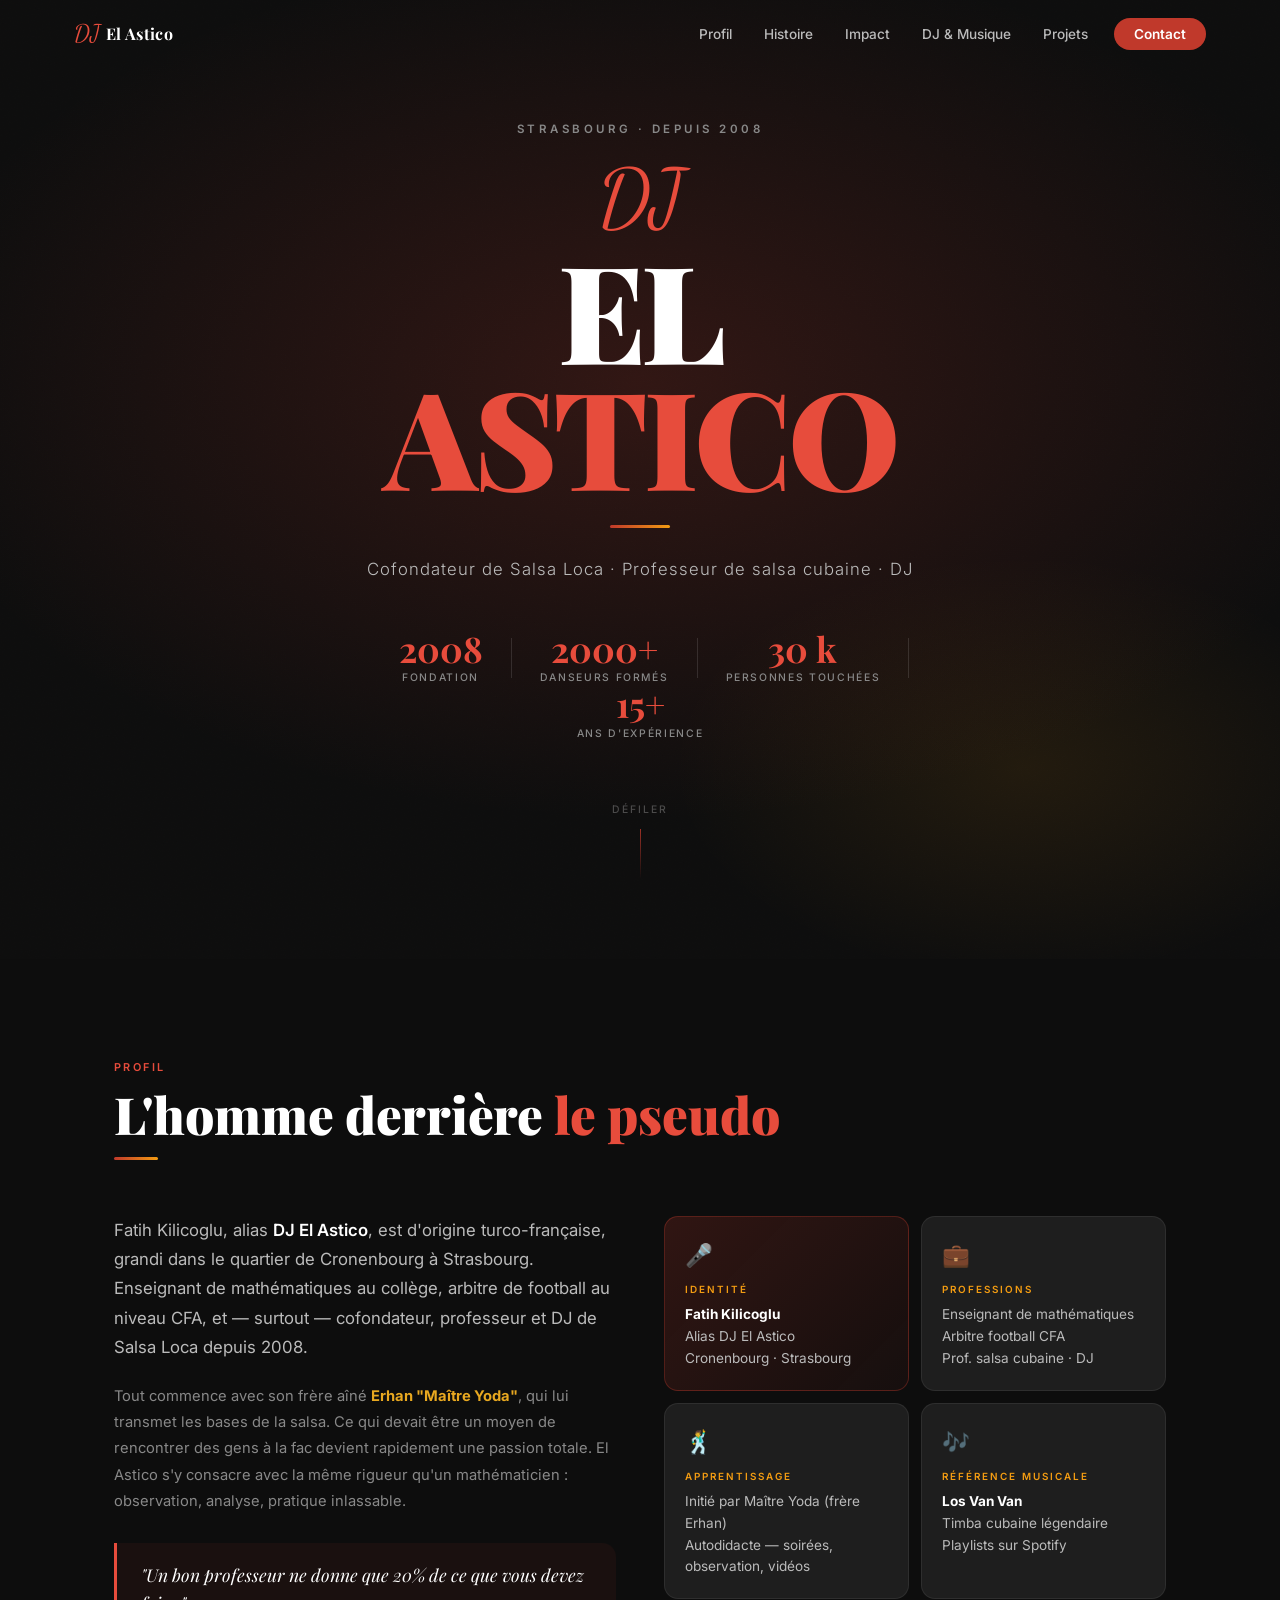
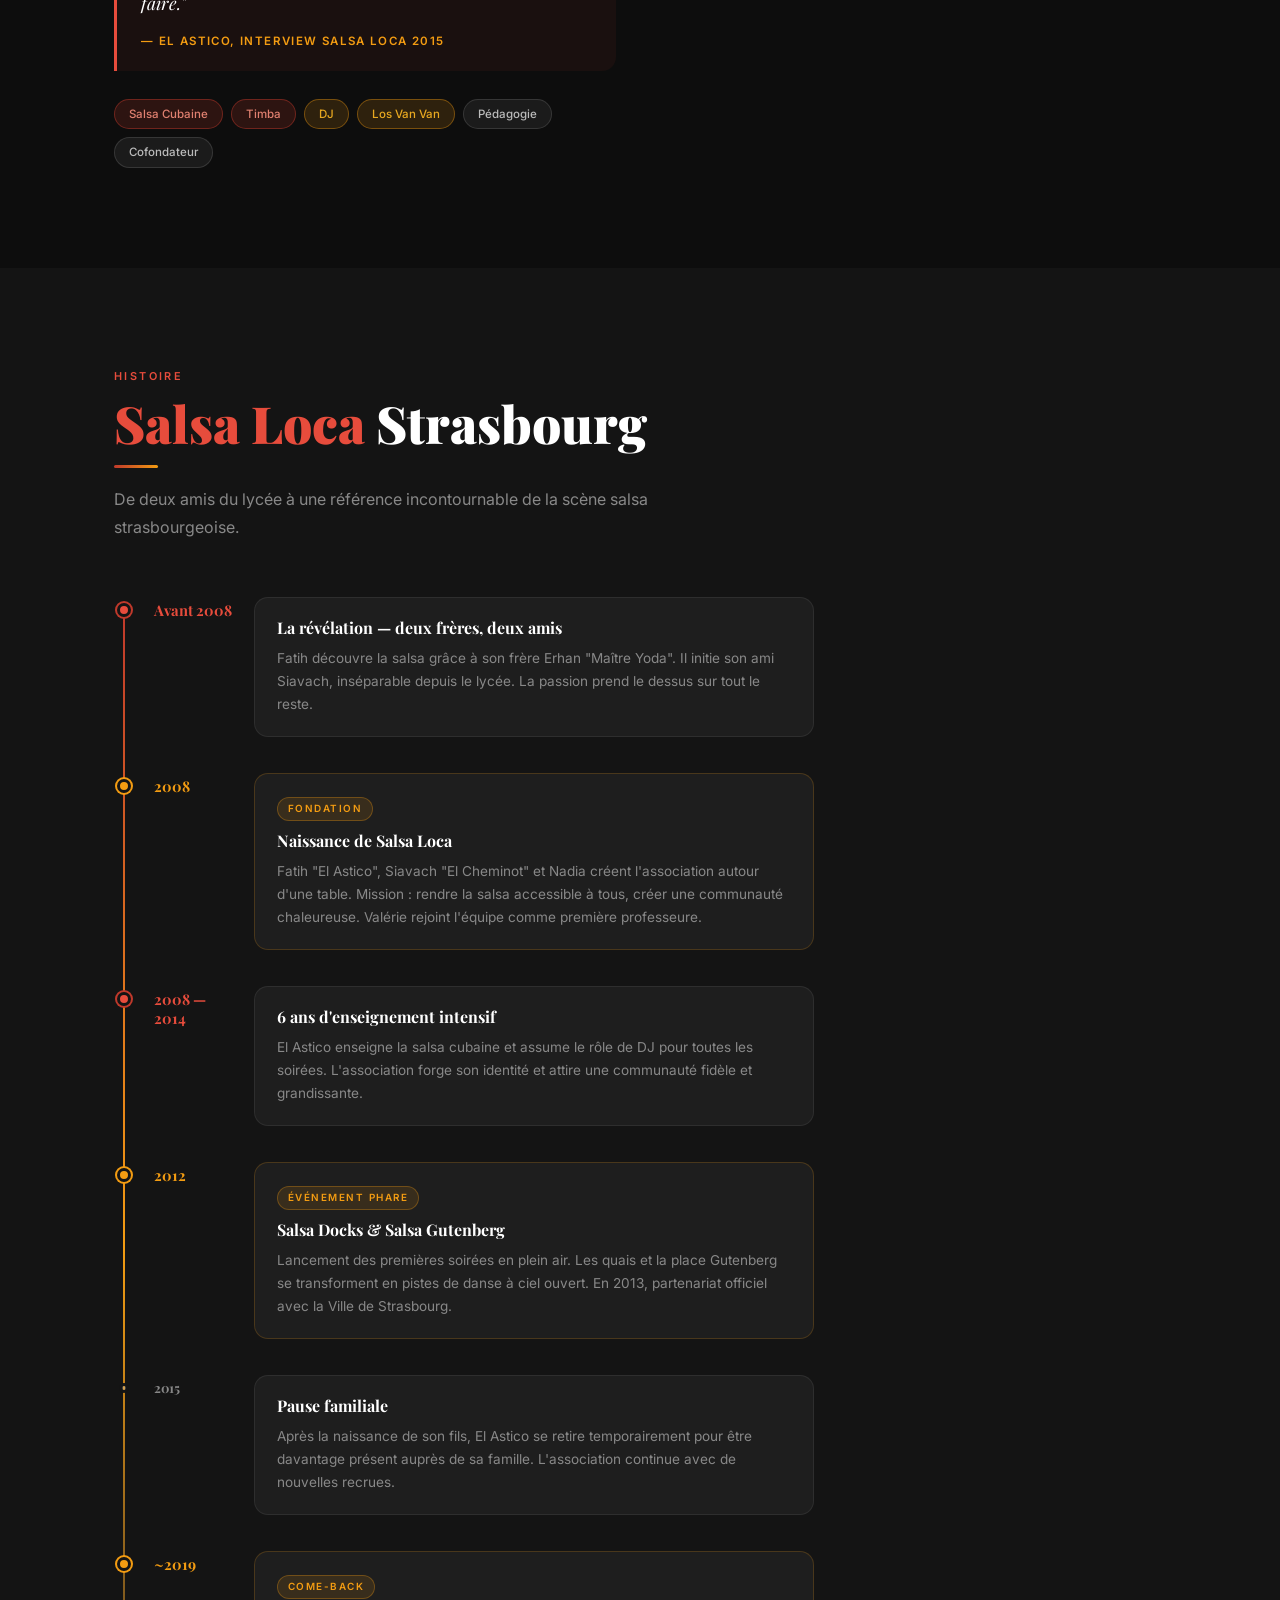
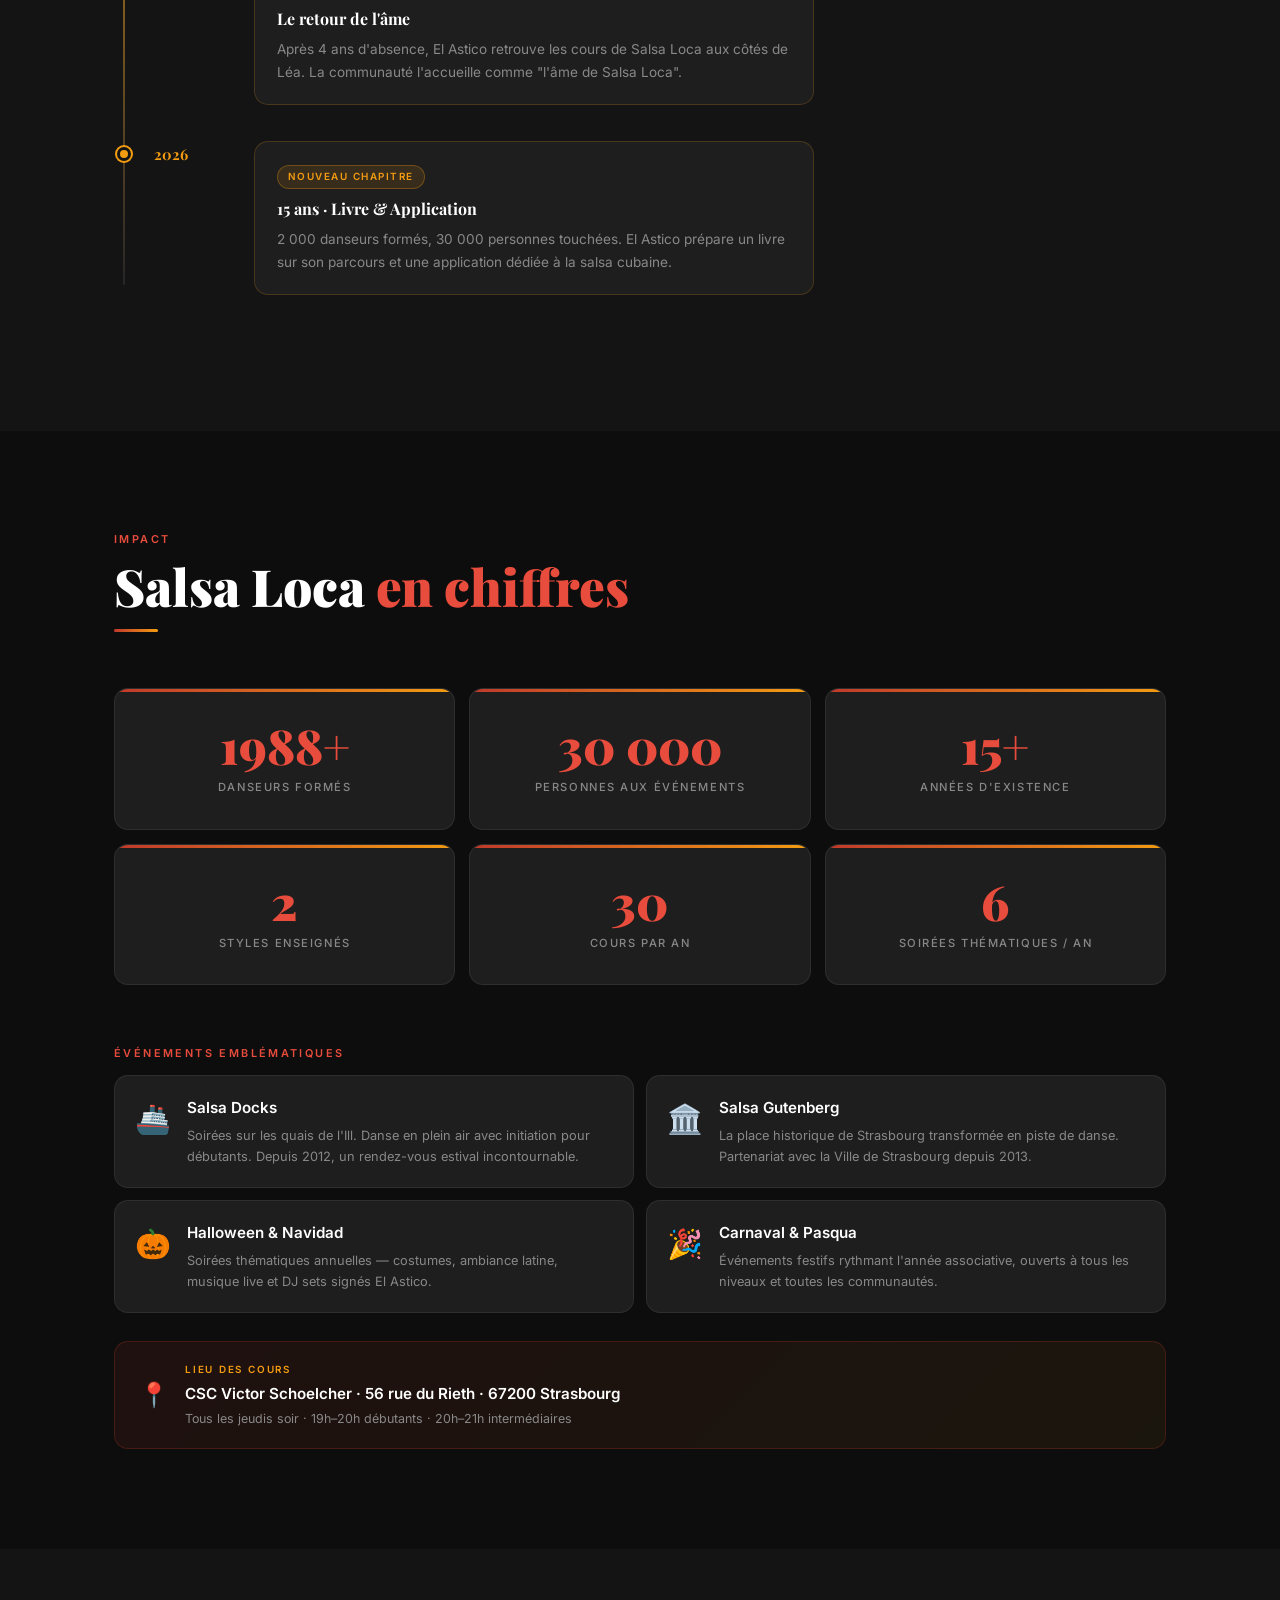
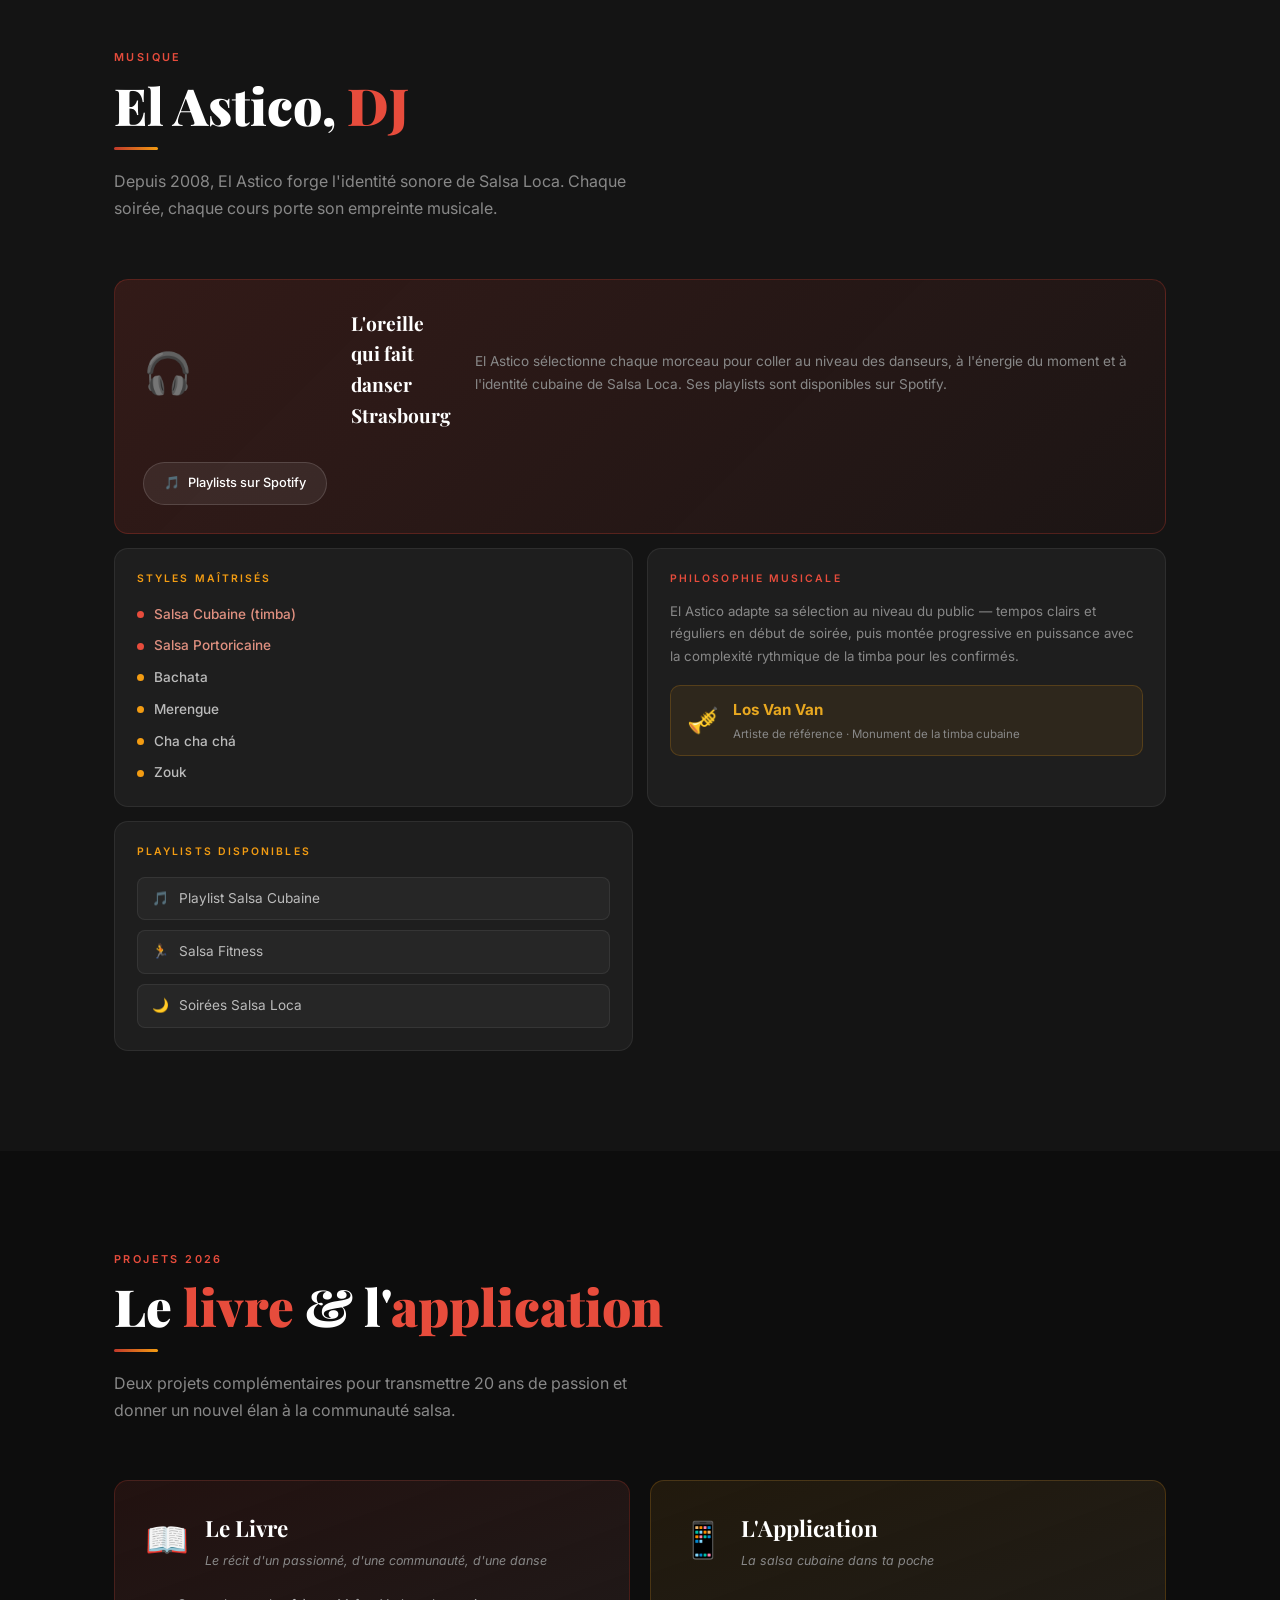
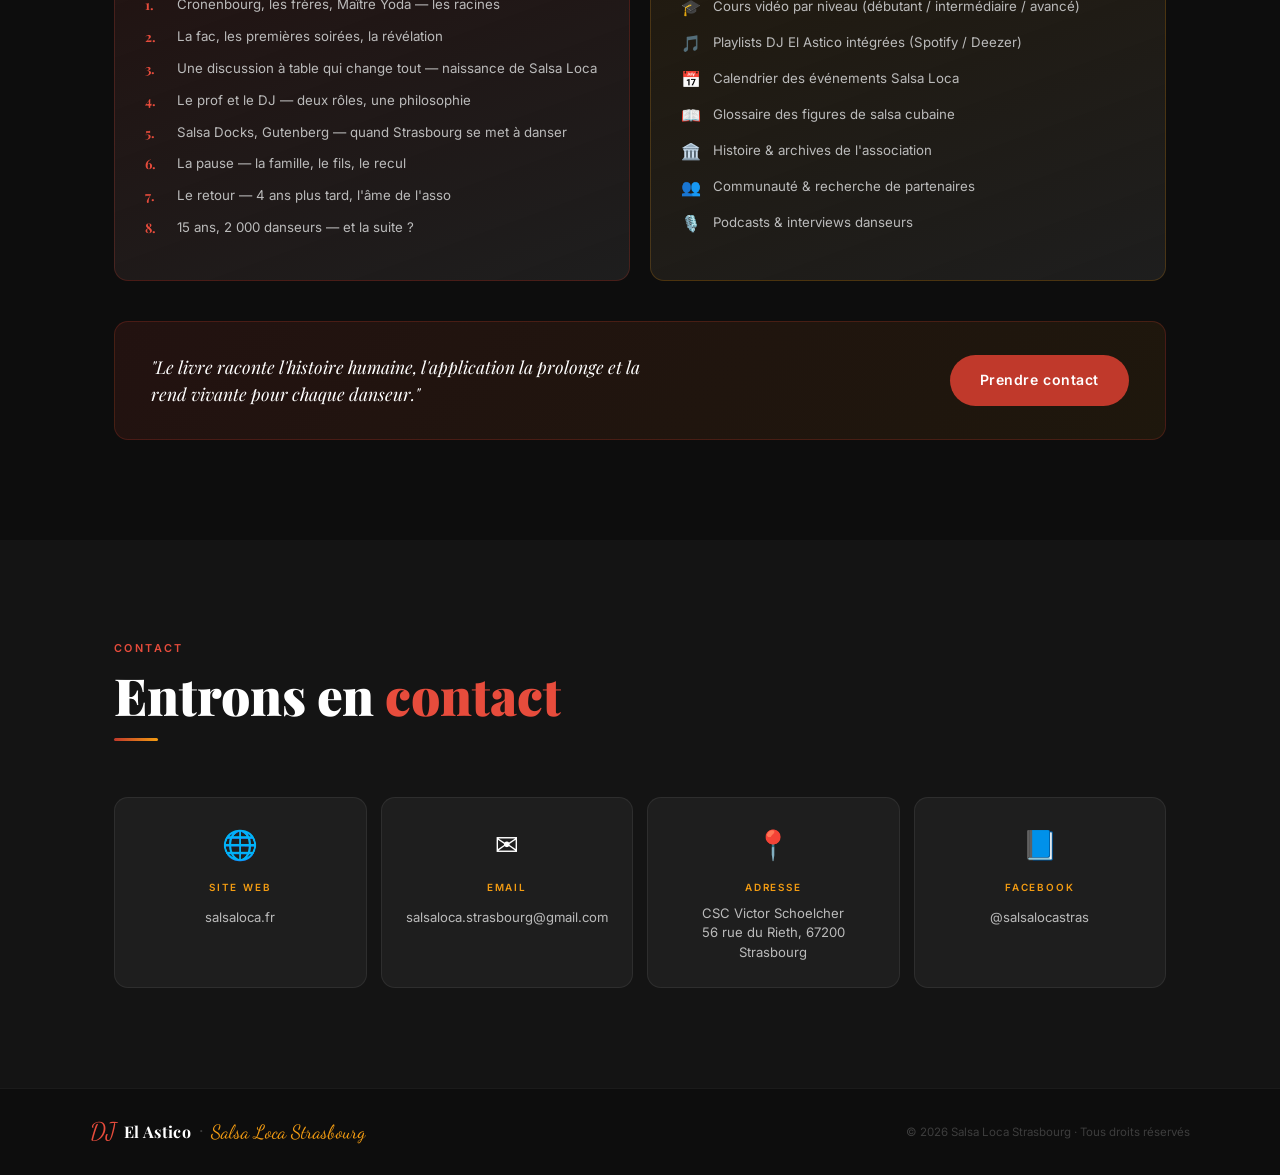
==== index.html @ 4f9b2138 "Initial commit — DJ El Astico website" ====
<!DOCTYPE html>
<html lang="fr">
<head>
  <meta charset="UTF-8">
  <meta name="viewport" content="width=device-width, initial-scale=1.0">
  <meta name="description" content="DJ El Astico — Cofondateur de Salsa Loca Strasbourg. Professeur de salsa cubaine, DJ et passionné de danse depuis plus de 20 ans.">
  <meta property="og:title" content="DJ El Astico · Salsa Loca Strasbourg">
  <meta property="og:description" content="20 ans de passion · 2000 danseurs formés · Cofondateur Salsa Loca Strasbourg">
  <meta property="og:type" content="website">
  <title>DJ El Astico · Salsa Loca Strasbourg</title>
  <link rel="preconnect" href="https://fonts.googleapis.com">
  <link rel="preconnect" href="https://fonts.gstatic.com" crossorigin>
  <link href="https://fonts.googleapis.com/css2?family=Playfair+Display:ital,wght@0,400;0,700;0,900;1,400&family=Inter:wght@300;400;500;600;700&family=Dancing+Script:wght@600;700&display=swap" rel="stylesheet">
  <link rel="stylesheet" href="style.css">
</head>
<body>

  <!-- ── NAV ── -->
  <nav id="navbar">
    <div class="nav-inner">
      <a href="#hero" class="nav-logo">
        <span class="nav-logo-script">DJ</span>
        <span class="nav-logo-name">El Astico</span>
      </a>
      <button class="nav-burger" id="burger" aria-label="Menu">
        <span></span><span></span><span></span>
      </button>
      <ul class="nav-links" id="navLinks">
        <li><a href="#profil">Profil</a></li>
        <li><a href="#histoire">Histoire</a></li>
        <li><a href="#impact">Impact</a></li>
        <li><a href="#dj">DJ & Musique</a></li>
        <li><a href="#vision">Projets</a></li>
        <li><a href="#contact" class="nav-cta">Contact</a></li>
      </ul>
    </div>
  </nav>

  <!-- ── HERO ── -->
  <section id="hero">
    <div class="hero-bg"></div>
    <div class="hero-noise"></div>
    <div class="hero-content">
      <div class="hero-eyebrow reveal">Strasbourg · Depuis 2008</div>
      <div class="hero-script reveal">DJ</div>
      <h1 class="hero-title reveal">El <span>Astico</span></h1>
      <div class="hero-divider reveal"></div>
      <p class="hero-sub reveal">
        Cofondateur de Salsa Loca · Professeur de salsa cubaine · DJ
      </p>
      <div class="hero-stats reveal">
        <div class="hs-item">
          <span class="hs-num" data-target="2008">—</span>
          <span class="hs-label">Fondation</span>
        </div>
        <div class="hs-sep"></div>
        <div class="hs-item">
          <span class="hs-num" data-target="2000" data-suffix="+">—</span>
          <span class="hs-label">Danseurs formés</span>
        </div>
        <div class="hs-sep"></div>
        <div class="hs-item">
          <span class="hs-num" data-target="30000" data-suffix=" k" data-divide="1000">—</span>
          <span class="hs-label">Personnes touchées</span>
        </div>
        <div class="hs-sep"></div>
        <div class="hs-item">
          <span class="hs-num" data-target="15" data-suffix="+">—</span>
          <span class="hs-label">Ans d'expérience</span>
        </div>
      </div>
      <div class="hero-scroll reveal">
        <span>Défiler</span>
        <div class="scroll-line"></div>
      </div>
    </div>
  </section>

  <!-- ── PROFIL ── -->
  <section id="profil" class="section">
    <div class="container">
      <div class="section-header reveal">
        <div class="eyebrow">Profil</div>
        <h2>L'homme derrière <em>le pseudo</em></h2>
        <div class="s-bar"></div>
      </div>

      <div class="profil-grid">
        <div class="profil-bio reveal">
          <p class="bio-lead">
            Fatih Kilicoglu, alias <strong>DJ El Astico</strong>, est d'origine turco-française, grandi dans le quartier de Cronenbourg à Strasbourg. Enseignant de mathématiques au collège, arbitre de football au niveau CFA, et — surtout — cofondateur, professeur et DJ de Salsa Loca depuis 2008.
          </p>
          <p class="bio-body">
            Tout commence avec son frère aîné <strong>Erhan "Maître Yoda"</strong>, qui lui transmet les bases de la salsa. Ce qui devait être un moyen de rencontrer des gens à la fac devient rapidement une passion totale. El Astico s'y consacre avec la même rigueur qu'un mathématicien : observation, analyse, pratique inlassable.
          </p>
          <blockquote class="bio-quote">
            <p>"Un bon professeur ne donne que 20% de ce que vous devez faire."</p>
            <cite>— El Astico, interview Salsa Loca 2015</cite>
          </blockquote>
          <div class="tags-row">
            <span class="tag red">Salsa Cubaine</span>
            <span class="tag red">Timba</span>
            <span class="tag gold">DJ</span>
            <span class="tag gold">Los Van Van</span>
            <span class="tag">Pédagogie</span>
            <span class="tag">Cofondateur</span>
          </div>
        </div>

        <div class="profil-cards reveal">
          <div class="p-card highlight">
            <div class="p-card-icon">🎤</div>
            <div class="p-card-label">Identité</div>
            <div class="p-card-value"><strong>Fatih Kilicoglu</strong><br>Alias DJ El Astico<br>Cronenbourg · Strasbourg</div>
          </div>
          <div class="p-card">
            <div class="p-card-icon">💼</div>
            <div class="p-card-label">Professions</div>
            <div class="p-card-value">Enseignant de mathématiques<br>Arbitre football CFA<br>Prof. salsa cubaine · DJ</div>
          </div>
          <div class="p-card">
            <div class="p-card-icon">🕺</div>
            <div class="p-card-label">Apprentissage</div>
            <div class="p-card-value">Initié par Maître Yoda (frère Erhan)<br>Autodidacte — soirées, observation, vidéos</div>
          </div>
          <div class="p-card">
            <div class="p-card-icon">🎶</div>
            <div class="p-card-label">Référence musicale</div>
            <div class="p-card-value"><strong>Los Van Van</strong><br>Timba cubaine légendaire<br>Playlists sur Spotify</div>
          </div>
        </div>
      </div>
    </div>
  </section>

  <!-- ── HISTOIRE ── -->
  <section id="histoire" class="section dark-section">
    <div class="container">
      <div class="section-header reveal">
        <div class="eyebrow">Histoire</div>
        <h2><em>Salsa Loca</em> Strasbourg</h2>
        <div class="s-bar"></div>
        <p class="section-sub">De deux amis du lycée à une référence incontournable de la scène salsa strasbourgeoise.</p>
      </div>

      <div class="timeline">
        <div class="tl-line"></div>

        <div class="tl-item reveal">
          <div class="tl-marker"></div>
          <div class="tl-year">Avant 2008</div>
          <div class="tl-card">
            <h3>La révélation — deux frères, deux amis</h3>
            <p>Fatih découvre la salsa grâce à son frère Erhan "Maître Yoda". Il initie son ami Siavach, inséparable depuis le lycée. La passion prend le dessus sur tout le reste.</p>
          </div>
        </div>

        <div class="tl-item gold reveal">
          <div class="tl-marker"></div>
          <div class="tl-year">2008</div>
          <div class="tl-card">
            <div class="tl-badge">Fondation</div>
            <h3>Naissance de Salsa Loca</h3>
            <p>Fatih "El Astico", Siavach "El Cheminot" et Nadia créent l'association autour d'une table. Mission : rendre la salsa accessible à tous, créer une communauté chaleureuse. Valérie rejoint l'équipe comme première professeure.</p>
          </div>
        </div>

        <div class="tl-item reveal">
          <div class="tl-marker"></div>
          <div class="tl-year">2008 — 2014</div>
          <div class="tl-card">
            <h3>6 ans d'enseignement intensif</h3>
            <p>El Astico enseigne la salsa cubaine et assume le rôle de DJ pour toutes les soirées. L'association forge son identité et attire une communauté fidèle et grandissante.</p>
          </div>
        </div>

        <div class="tl-item gold reveal">
          <div class="tl-marker"></div>
          <div class="tl-year">2012</div>
          <div class="tl-card">
            <div class="tl-badge">Événement phare</div>
            <h3>Salsa Docks & Salsa Gutenberg</h3>
            <p>Lancement des premières soirées en plein air. Les quais et la place Gutenberg se transforment en pistes de danse à ciel ouvert. En 2013, partenariat officiel avec la Ville de Strasbourg.</p>
          </div>
        </div>

        <div class="tl-item dim reveal">
          <div class="tl-marker"></div>
          <div class="tl-year">2015</div>
          <div class="tl-card">
            <h3>Pause familiale</h3>
            <p>Après la naissance de son fils, El Astico se retire temporairement pour être davantage présent auprès de sa famille. L'association continue avec de nouvelles recrues.</p>
          </div>
        </div>

        <div class="tl-item gold reveal">
          <div class="tl-marker"></div>
          <div class="tl-year">~2019</div>
          <div class="tl-card">
            <div class="tl-badge">Come-back</div>
            <h3>Le retour de l'âme</h3>
            <p>Après 4 ans d'absence, El Astico retrouve les cours de Salsa Loca aux côtés de Léa. La communauté l'accueille comme "l'âme de Salsa Loca".</p>
          </div>
        </div>

        <div class="tl-item gold reveal">
          <div class="tl-marker"></div>
          <div class="tl-year">2026</div>
          <div class="tl-card">
            <div class="tl-badge">Nouveau chapitre</div>
            <h3>15 ans · Livre & Application</h3>
            <p>2 000 danseurs formés, 30 000 personnes touchées. El Astico prépare un livre sur son parcours et une application dédiée à la salsa cubaine.</p>
          </div>
        </div>

      </div>
    </div>
  </section>

  <!-- ── IMPACT ── -->
  <section id="impact" class="section">
    <div class="container">
      <div class="section-header reveal">
        <div class="eyebrow">Impact</div>
        <h2>Salsa Loca <em>en chiffres</em></h2>
        <div class="s-bar"></div>
      </div>

      <div class="stats-grid reveal">
        <div class="stat-card">
          <div class="stat-num" data-target="2000" data-suffix="+">0</div>
          <div class="stat-label">Danseurs formés</div>
        </div>
        <div class="stat-card">
          <div class="stat-num" data-target="30" data-suffix=" 000">0</div>
          <div class="stat-label">Personnes aux événements</div>
        </div>
        <div class="stat-card">
          <div class="stat-num" data-target="15" data-suffix="+">0</div>
          <div class="stat-label">Années d'existence</div>
        </div>
        <div class="stat-card">
          <div class="stat-num" data-target="2">0</div>
          <div class="stat-label">Styles enseignés</div>
        </div>
        <div class="stat-card">
          <div class="stat-num" data-target="30">0</div>
          <div class="stat-label">Cours par an</div>
        </div>
        <div class="stat-card">
          <div class="stat-num" data-target="6">0</div>
          <div class="stat-label">Soirées thématiques / an</div>
        </div>
      </div>

      <div class="events-section reveal">
        <div class="eyebrow" style="margin-bottom:12px;">Événements emblématiques</div>
        <div class="events-grid">
          <div class="event-card">
            <div class="event-icon">🚢</div>
            <div class="event-info">
              <div class="event-name">Salsa Docks</div>
              <div class="event-desc">Soirées sur les quais de l'Ill. Danse en plein air avec initiation pour débutants. Depuis 2012, un rendez-vous estival incontournable.</div>
            </div>
          </div>
          <div class="event-card">
            <div class="event-icon">🏛️</div>
            <div class="event-info">
              <div class="event-name">Salsa Gutenberg</div>
              <div class="event-desc">La place historique de Strasbourg transformée en piste de danse. Partenariat avec la Ville de Strasbourg depuis 2013.</div>
            </div>
          </div>
          <div class="event-card">
            <div class="event-icon">🎃</div>
            <div class="event-info">
              <div class="event-name">Halloween & Navidad</div>
              <div class="event-desc">Soirées thématiques annuelles — costumes, ambiance latine, musique live et DJ sets signés El Astico.</div>
            </div>
          </div>
          <div class="event-card">
            <div class="event-icon">🎉</div>
            <div class="event-info">
              <div class="event-name">Carnaval & Pasqua</div>
              <div class="event-desc">Événements festifs rythmant l'année associative, ouverts à tous les niveaux et toutes les communautés.</div>
            </div>
          </div>
        </div>
      </div>

      <div class="lieu-card reveal">
        <div class="lieu-icon">📍</div>
        <div>
          <div class="lieu-label">Lieu des cours</div>
          <div class="lieu-name">CSC Victor Schoelcher · 56 rue du Rieth · 67200 Strasbourg</div>
          <div class="lieu-info">Tous les jeudis soir · 19h–20h débutants · 20h–21h intermédiaires</div>
        </div>
      </div>
    </div>
  </section>

  <!-- ── DJ & MUSIQUE ── -->
  <section id="dj" class="section dark-section">
    <div class="container">
      <div class="section-header reveal">
        <div class="eyebrow">Musique</div>
        <h2>El Astico, <em>DJ</em></h2>
        <div class="s-bar"></div>
        <p class="section-sub">Depuis 2008, El Astico forge l'identité sonore de Salsa Loca. Chaque soirée, chaque cours porte son empreinte musicale.</p>
      </div>

      <div class="dj-grid">
        <div class="dj-card reveal">
          <div class="dj-card-icon">🎧</div>
          <h3>L'oreille qui fait danser Strasbourg</h3>
          <p>El Astico sélectionne chaque morceau pour coller au niveau des danseurs, à l'énergie du moment et à l'identité cubaine de Salsa Loca. Ses playlists sont disponibles sur Spotify.</p>
          <div class="spotify-btn">
            <span>🎵</span> Playlists sur Spotify
          </div>
        </div>

        <div class="dj-styles reveal">
          <div class="styles-title">Styles maîtrisés</div>
          <div class="style-list">
            <div class="style-item red"><span class="style-dot"></span>Salsa Cubaine (timba)</div>
            <div class="style-item red"><span class="style-dot"></span>Salsa Portoricaine</div>
            <div class="style-item gold"><span class="style-dot g"></span>Bachata</div>
            <div class="style-item gold"><span class="style-dot g"></span>Merengue</div>
            <div class="style-item gold"><span class="style-dot g"></span>Cha cha chá</div>
            <div class="style-item gold"><span class="style-dot g"></span>Zouk</div>
          </div>
        </div>

        <div class="dj-philosophy reveal">
          <div class="dj-philo-label">Philosophie musicale</div>
          <p>El Astico adapte sa sélection au niveau du public — tempos clairs et réguliers en début de soirée, puis montée progressive en puissance avec la complexité rythmique de la timba pour les confirmés.</p>
          <div class="artist-ref">
            <div class="artist-icon">🎺</div>
            <div>
              <div class="artist-name">Los Van Van</div>
              <div class="artist-sub">Artiste de référence · Monument de la timba cubaine</div>
            </div>
          </div>
        </div>

        <div class="dj-playlists reveal">
          <div class="styles-title">Playlists disponibles</div>
          <div class="playlist-list">
            <div class="playlist-item"><span>🎵</span> Playlist Salsa Cubaine</div>
            <div class="playlist-item"><span>🏃</span> Salsa Fitness</div>
            <div class="playlist-item"><span>🌙</span> Soirées Salsa Loca</div>
          </div>
        </div>
      </div>
    </div>
  </section>

  <!-- ── VISION ── -->
  <section id="vision" class="section">
    <div class="container">
      <div class="section-header reveal">
        <div class="eyebrow">Projets 2026</div>
        <h2>Le <em>livre</em> & l'<em>application</em></h2>
        <div class="s-bar"></div>
        <p class="section-sub">Deux projets complémentaires pour transmettre 20 ans de passion et donner un nouvel élan à la communauté salsa.</p>
      </div>

      <div class="vision-grid">
        <div class="vision-card book reveal">
          <div class="vision-card-header">
            <div class="vision-icon">📖</div>
            <div>
              <h3>Le Livre</h3>
              <p class="vision-sub-title">Le récit d'un passionné, d'une communauté, d'une danse</p>
            </div>
          </div>
          <ol class="chapter-list">
            <li>Cronenbourg, les frères, Maître Yoda — les racines</li>
            <li>La fac, les premières soirées, la révélation</li>
            <li>Une discussion à table qui change tout — naissance de Salsa Loca</li>
            <li>Le prof et le DJ — deux rôles, une philosophie</li>
            <li>Salsa Docks, Gutenberg — quand Strasbourg se met à danser</li>
            <li>La pause — la famille, le fils, le recul</li>
            <li>Le retour — 4 ans plus tard, l'âme de l'asso</li>
            <li>15 ans, 2 000 danseurs — et la suite ?</li>
          </ol>
        </div>

        <div class="vision-card app reveal">
          <div class="vision-card-header">
            <div class="vision-icon">📱</div>
            <div>
              <h3>L'Application</h3>
              <p class="vision-sub-title">La salsa cubaine dans ta poche</p>
            </div>
          </div>
          <ul class="feature-list">
            <li><span>🎓</span> Cours vidéo par niveau (débutant / intermédiaire / avancé)</li>
            <li><span>🎵</span> Playlists DJ El Astico intégrées (Spotify / Deezer)</li>
            <li><span>📅</span> Calendrier des événements Salsa Loca</li>
            <li><span>📖</span> Glossaire des figures de salsa cubaine</li>
            <li><span>🏛️</span> Histoire & archives de l'association</li>
            <li><span>👥</span> Communauté & recherche de partenaires</li>
            <li><span>🎙️</span> Podcasts & interviews danseurs</li>
          </ul>
        </div>
      </div>

      <div class="vision-cta reveal">
        <p>"Le livre raconte l'histoire humaine, l'application la prolonge et la rend vivante pour chaque danseur."</p>
        <a href="#contact" class="cta-btn">Prendre contact</a>
      </div>
    </div>
  </section>

  <!-- ── CONTACT ── -->
  <section id="contact" class="section dark-section">
    <div class="container">
      <div class="section-header reveal">
        <div class="eyebrow">Contact</div>
        <h2>Entrons en <em>contact</em></h2>
        <div class="s-bar"></div>
      </div>
      <div class="contact-grid reveal">
        <div class="contact-card">
          <div class="contact-icon">🌐</div>
          <div class="contact-label">Site web</div>
          <a href="https://salsaloca.fr" target="_blank" class="contact-value">salsaloca.fr</a>
        </div>
        <div class="contact-card">
          <div class="contact-icon">✉️</div>
          <div class="contact-label">Email</div>
          <a href="mailto:salsaloca.strasbourg@gmail.com" class="contact-value">salsaloca.strasbourg@gmail.com</a>
        </div>
        <div class="contact-card">
          <div class="contact-icon">📍</div>
          <div class="contact-label">Adresse</div>
          <div class="contact-value">CSC Victor Schoelcher<br>56 rue du Rieth, 67200 Strasbourg</div>
        </div>
        <div class="contact-card">
          <div class="contact-icon">📘</div>
          <div class="contact-label">Facebook</div>
          <a href="https://www.facebook.com/salsalocastras" target="_blank" class="contact-value">@salsalocastras</a>
        </div>
      </div>
    </div>
  </section>

  <!-- ── FOOTER ── -->
  <footer>
    <div class="footer-inner">
      <div class="footer-logo">
        <span class="nav-logo-script">DJ</span>
        <span class="nav-logo-name">El Astico</span>
        <span class="footer-sep">·</span>
        <span class="footer-asso">Salsa Loca Strasbourg</span>
      </div>
      <div class="footer-copy">© 2026 Salsa Loca Strasbourg · Tous droits réservés</div>
    </div>
  </footer>

  <script src="script.js"></script>
</body>
</html>
---- style.css ----
/* ─────────────────────────────────────────
   VARIABLES & RESET
───────────────────────────────────────── */
:root {
  --red:    #C0392B;
  --red2:   #E74C3C;
  --gold:   #F39C12;
  --gold2:  #E8A820;
  --dark:   #0D0D0D;
  --dark2:  #141414;
  --dark3:  #1E1E1E;
  --dark4:  #252525;
  --white:  #FFFFFF;
  --grey:   #888888;
  --grey2:  #BBBBBB;
  --light:  #F5F5F5;

  --font-display: 'Playfair Display', Georgia, serif;
  --font-script:  'Dancing Script', cursive;
  --font-body:    'Inter', system-ui, sans-serif;

  --nav-h: 68px;
  --radius: 14px;
  --transition: 0.35s cubic-bezier(0.4, 0, 0.2, 1);
}

*, *::before, *::after { margin: 0; padding: 0; box-sizing: border-box; }

html {
  scroll-behavior: smooth;
  font-size: 16px;
}

body {
  background: var(--dark);
  color: var(--white);
  font-family: var(--font-body);
  line-height: 1.6;
  overflow-x: hidden;
}

img { display: block; max-width: 100%; }
a { color: inherit; text-decoration: none; }

/* ─────────────────────────────────────────
   SCROLLBAR
───────────────────────────────────────── */
::-webkit-scrollbar { width: 5px; }
::-webkit-scrollbar-track { background: var(--dark); }
::-webkit-scrollbar-thumb { background: var(--red); border-radius: 3px; }

/* ─────────────────────────────────────────
   TYPOGRAPHY HELPERS
───────────────────────────────────────── */
.eyebrow {
  font-size: 0.68rem;
  font-weight: 600;
  letter-spacing: 0.22em;
  text-transform: uppercase;
  color: var(--red2);
  display: block;
  margin-bottom: 10px;
}

.s-bar {
  width: 44px;
  height: 3px;
  background: linear-gradient(90deg, var(--red), var(--gold));
  border-radius: 2px;
  margin-top: 14px;
  margin-bottom: 0;
}

/* ─────────────────────────────────────────
   NAV
───────────────────────────────────────── */
#navbar {
  position: fixed;
  top: 0; left: 0; right: 0;
  z-index: 100;
  height: var(--nav-h);
  transition: background var(--transition), box-shadow var(--transition);
}

#navbar.scrolled {
  background: rgba(13, 13, 13, 0.95);
  backdrop-filter: blur(12px);
  -webkit-backdrop-filter: blur(12px);
  box-shadow: 0 1px 0 rgba(255,255,255,0.06);
}

.nav-inner {
  max-width: 1180px;
  margin: 0 auto;
  padding: 0 24px;
  height: 100%;
  display: flex;
  align-items: center;
  justify-content: space-between;
}

.nav-logo {
  display: flex;
  align-items: center;
  gap: 6px;
}

.nav-logo-script {
  font-family: var(--font-script);
  font-size: 1.5rem;
  color: var(--red2);
  line-height: 1;
}

.nav-logo-name {
  font-family: var(--font-display);
  font-size: 1rem;
  font-weight: 700;
  color: var(--white);
  letter-spacing: 0.02em;
}

.nav-links {
  display: flex;
  list-style: none;
  gap: 4px;
  align-items: center;
}

.nav-links a {
  padding: 8px 14px;
  font-size: 0.85rem;
  font-weight: 500;
  color: var(--grey2);
  border-radius: 6px;
  transition: color var(--transition), background var(--transition);
}

.nav-links a:hover { color: var(--white); background: rgba(255,255,255,0.07); }

.nav-links a.nav-cta {
  background: var(--red);
  color: var(--white);
  padding: 8px 20px;
  border-radius: 30px;
  font-weight: 600;
  margin-left: 8px;
}

.nav-links a.nav-cta:hover { background: var(--red2); }

.nav-burger {
  display: none;
  flex-direction: column;
  gap: 5px;
  background: none;
  border: none;
  cursor: pointer;
  padding: 6px;
}

.nav-burger span {
  display: block;
  width: 24px;
  height: 2px;
  background: var(--white);
  border-radius: 2px;
  transition: var(--transition);
}

/* ─────────────────────────────────────────
   HERO
───────────────────────────────────────── */
#hero {
  position: relative;
  min-height: 100vh;
  display: flex;
  align-items: center;
  justify-content: center;
  text-align: center;
  overflow: hidden;
}

.hero-bg {
  position: absolute;
  inset: 0;
  background:
    radial-gradient(ellipse 90% 70% at 50% 40%, rgba(192,57,43,0.20) 0%, transparent 65%),
    radial-gradient(ellipse 50% 40% at 80% 80%, rgba(243,156,18,0.09) 0%, transparent 55%),
    var(--dark);
}

.hero-noise {
  position: absolute;
  inset: 0;
  background-image: url("data:image/svg+xml,%3Csvg xmlns='http://www.w3.org/2000/svg' width='300' height='300'%3E%3Cfilter id='n'%3E%3CfeTurbulence type='fractalNoise' baseFrequency='0.85' numOctaves='4' stitchTiles='stitch'/%3E%3C/filter%3E%3Crect width='300' height='300' filter='url(%23n)' opacity='0.03'/%3E%3C/svg%3E");
  opacity: 0.4;
  pointer-events: none;
}

.hero-content {
  position: relative;
  z-index: 2;
  padding: 120px 24px 80px;
  max-width: 700px;
}

.hero-eyebrow {
  font-size: 0.72rem;
  font-weight: 600;
  letter-spacing: 0.3em;
  text-transform: uppercase;
  color: var(--grey);
  margin-bottom: 20px;
}

.hero-script {
  font-family: var(--font-script);
  font-size: clamp(3rem, 8vw, 5rem);
  color: var(--red2);
  line-height: 1;
  margin-bottom: 8px;
}

.hero-title {
  font-family: var(--font-display);
  font-size: clamp(4rem, 14vw, 8.5rem);
  font-weight: 900;
  line-height: 0.92;
  letter-spacing: -0.03em;
  text-transform: uppercase;
  color: var(--white);
  margin-bottom: 28px;
}

.hero-title span { color: var(--red2); }

.hero-divider {
  width: 60px;
  height: 3px;
  background: linear-gradient(90deg, var(--red), var(--gold));
  border-radius: 2px;
  margin: 0 auto 28px;
}

.hero-sub {
  font-size: clamp(0.9rem, 2.5vw, 1.05rem);
  font-weight: 300;
  color: var(--grey2);
  letter-spacing: 0.06em;
  margin-bottom: 48px;
}

.hero-stats {
  display: flex;
  gap: 0;
  justify-content: center;
  align-items: center;
  flex-wrap: wrap;
  margin-bottom: 60px;
}

.hs-item { text-align: center; padding: 0 28px; }

.hs-num {
  display: block;
  font-family: var(--font-display);
  font-size: clamp(1.6rem, 4vw, 2.2rem);
  font-weight: 700;
  color: var(--red2);
  line-height: 1;
  margin-bottom: 4px;
}

.hs-label {
  display: block;
  font-size: 0.65rem;
  font-weight: 500;
  letter-spacing: 0.16em;
  text-transform: uppercase;
  color: var(--grey);
}

.hs-sep {
  width: 1px;
  height: 40px;
  background: rgba(255,255,255,0.12);
}

.hero-scroll {
  display: flex;
  flex-direction: column;
  align-items: center;
  gap: 10px;
}

.hero-scroll span {
  font-size: 0.65rem;
  font-weight: 500;
  letter-spacing: 0.2em;
  text-transform: uppercase;
  color: rgba(255,255,255,0.25);
}

.scroll-line {
  width: 1px;
  height: 50px;
  background: linear-gradient(180deg, rgba(192,57,43,0.8), transparent);
  animation: scrollPulse 2s ease-in-out infinite;
}

@keyframes scrollPulse {
  0%, 100% { opacity: 0.5; transform: scaleY(1); }
  50% { opacity: 1; transform: scaleY(1.2); }
}

/* ─────────────────────────────────────────
   SECTIONS
───────────────────────────────────────── */
.section {
  padding: 100px 0;
}

.dark-section {
  background: var(--dark2);
}

.container {
  max-width: 1100px;
  margin: 0 auto;
  padding: 0 24px;
}

.section-header {
  margin-bottom: 56px;
}

.section-header h2 {
  font-family: var(--font-display);
  font-size: clamp(2.2rem, 5vw, 3.2rem);
  font-weight: 900;
  color: var(--white);
  line-height: 1.1;
}

.section-header h2 em {
  color: var(--red2);
  font-style: normal;
}

.section-sub {
  margin-top: 18px;
  font-size: 1rem;
  color: var(--grey);
  max-width: 560px;
  line-height: 1.7;
}

/* ─────────────────────────────────────────
   PROFIL SECTION
───────────────────────────────────────── */
.profil-grid {
  display: grid;
  grid-template-columns: 1fr 1fr;
  gap: 48px;
  align-items: start;
}

.bio-lead {
  font-size: 1.05rem;
  font-weight: 400;
  color: var(--grey2);
  line-height: 1.75;
  margin-bottom: 20px;
}

.bio-lead strong { color: var(--white); font-weight: 600; }

.bio-body {
  font-size: 0.92rem;
  color: var(--grey);
  line-height: 1.8;
  margin-bottom: 28px;
}

.bio-body strong { color: var(--gold2); }

.bio-quote {
  border-left: 3px solid var(--red2);
  padding: 18px 24px;
  margin-bottom: 28px;
  background: rgba(192,57,43,0.07);
  border-radius: 0 var(--radius) var(--radius) 0;
}

.bio-quote p {
  font-family: var(--font-display);
  font-size: 1.1rem;
  font-style: italic;
  color: var(--white);
  line-height: 1.6;
  margin-bottom: 10px;
}

.bio-quote cite {
  font-size: 0.72rem;
  font-weight: 600;
  letter-spacing: 0.12em;
  text-transform: uppercase;
  color: var(--gold);
  font-style: normal;
}

.tags-row {
  display: flex;
  flex-wrap: wrap;
  gap: 8px;
}

.tag {
  padding: 5px 14px;
  border-radius: 20px;
  font-size: 0.72rem;
  font-weight: 500;
  border: 1px solid rgba(255,255,255,0.12);
  background: rgba(255,255,255,0.06);
  color: var(--grey2);
}

.tag.red {
  background: rgba(192,57,43,0.18);
  border-color: rgba(192,57,43,0.45);
  color: #E08070;
}

.tag.gold {
  background: rgba(243,156,18,0.14);
  border-color: rgba(243,156,18,0.38);
  color: var(--gold2);
}

.profil-cards {
  display: grid;
  grid-template-columns: 1fr 1fr;
  gap: 12px;
}

.p-card {
  background: var(--dark3);
  border: 1px solid rgba(255,255,255,0.07);
  border-radius: var(--radius);
  padding: 20px;
  transition: border-color var(--transition), transform var(--transition);
}

.p-card:hover {
  border-color: rgba(192,57,43,0.35);
  transform: translateY(-2px);
}

.p-card.highlight {
  background: linear-gradient(135deg, rgba(192,57,43,0.2), rgba(192,57,43,0.05));
  border-color: rgba(192,57,43,0.35);
}

.p-card-icon { font-size: 1.4rem; margin-bottom: 10px; }

.p-card-label {
  font-size: 0.62rem;
  font-weight: 600;
  letter-spacing: 0.2em;
  text-transform: uppercase;
  color: var(--gold);
  margin-bottom: 6px;
}

.p-card-value {
  font-size: 0.85rem;
  color: var(--grey2);
  line-height: 1.6;
}

.p-card-value strong { color: var(--white); }

/* ─────────────────────────────────────────
   TIMELINE
───────────────────────────────────────── */
.timeline {
  position: relative;
  max-width: 700px;
  padding-left: 40px;
}

.tl-line {
  position: absolute;
  left: 9px;
  top: 10px;
  bottom: 10px;
  width: 2px;
  background: linear-gradient(180deg, var(--red), var(--gold), rgba(255,255,255,0.08));
  border-radius: 2px;
}

.tl-item {
  position: relative;
  margin-bottom: 36px;
  display: grid;
  grid-template-columns: 80px 1fr;
  gap: 20px;
  align-items: flex-start;
}

.tl-marker {
  position: absolute;
  left: -37px;
  top: 6px;
  width: 14px;
  height: 14px;
  border-radius: 50%;
  background: var(--red2);
  border: 3px solid var(--dark2);
  box-shadow: 0 0 0 2px var(--red);
}

.tl-item.gold .tl-marker {
  background: var(--gold);
  box-shadow: 0 0 0 2px var(--gold);
}

.tl-item.dim .tl-marker {
  background: rgba(255,255,255,0.25);
  box-shadow: none;
  border-color: var(--dark2);
  width: 10px;
  height: 10px;
  left: -35px;
  top: 8px;
}

.tl-year {
  font-family: var(--font-display);
  font-size: 0.92rem;
  font-weight: 700;
  color: var(--red2);
  line-height: 1.3;
  padding-top: 4px;
}

.tl-item.gold .tl-year { color: var(--gold); }
.tl-item.dim .tl-year { color: var(--grey); font-size: 0.82rem; }

.tl-card {
  background: var(--dark3);
  border: 1px solid rgba(255,255,255,0.07);
  border-radius: var(--radius);
  padding: 20px 22px;
  transition: border-color var(--transition);
}

.tl-item.gold .tl-card { border-color: rgba(243,156,18,0.2); }
.tl-card:hover { border-color: rgba(192,57,43,0.3); }
.tl-item.gold .tl-card:hover { border-color: rgba(243,156,18,0.4); }

.tl-badge {
  display: inline-block;
  font-size: 0.62rem;
  font-weight: 600;
  letter-spacing: 0.15em;
  text-transform: uppercase;
  color: var(--gold);
  background: rgba(243,156,18,0.12);
  border: 1px solid rgba(243,156,18,0.3);
  border-radius: 20px;
  padding: 3px 10px;
  margin-bottom: 10px;
}

.tl-card h3 {
  font-family: var(--font-display);
  font-size: 1rem;
  font-weight: 700;
  color: var(--white);
  margin-bottom: 8px;
  line-height: 1.3;
}

.tl-card p {
  font-size: 0.85rem;
  color: var(--grey);
  line-height: 1.7;
}

/* ─────────────────────────────────────────
   STATS
───────────────────────────────────────── */
.stats-grid {
  display: grid;
  grid-template-columns: repeat(3, 1fr);
  gap: 14px;
  margin-bottom: 60px;
}

.stat-card {
  background: var(--dark3);
  border: 1px solid rgba(255,255,255,0.07);
  border-radius: var(--radius);
  padding: 32px 20px;
  text-align: center;
  position: relative;
  overflow: hidden;
  transition: transform var(--transition), border-color var(--transition);
}

.stat-card::before {
  content: '';
  position: absolute;
  top: 0; left: 0; right: 0;
  height: 3px;
  background: linear-gradient(90deg, var(--red), var(--gold));
}

.stat-card:hover {
  transform: translateY(-4px);
  border-color: rgba(192,57,43,0.3);
}

.stat-num {
  display: block;
  font-family: var(--font-display);
  font-size: clamp(2.2rem, 4vw, 3rem);
  font-weight: 900;
  color: var(--red2);
  line-height: 1;
  margin-bottom: 10px;
}

.stat-label {
  font-size: 0.7rem;
  font-weight: 500;
  letter-spacing: 0.14em;
  text-transform: uppercase;
  color: var(--grey);
}

/* ─────────────────────────────────────────
   EVENTS
───────────────────────────────────────── */
.events-grid {
  display: grid;
  grid-template-columns: 1fr 1fr;
  gap: 12px;
  margin-bottom: 28px;
}

.event-card {
  background: var(--dark3);
  border: 1px solid rgba(255,255,255,0.07);
  border-radius: var(--radius);
  padding: 20px;
  display: flex;
  gap: 16px;
  transition: border-color var(--transition), transform var(--transition);
}

.event-card:hover {
  border-color: rgba(192,57,43,0.3);
  transform: translateY(-2px);
}

.event-icon { font-size: 1.8rem; flex-shrink: 0; }

.event-name {
  font-size: 0.95rem;
  font-weight: 600;
  color: var(--white);
  margin-bottom: 6px;
}

.event-desc {
  font-size: 0.8rem;
  color: var(--grey);
  line-height: 1.6;
}

.lieu-card {
  background: linear-gradient(135deg, rgba(192,57,43,0.1), rgba(243,156,18,0.06));
  border: 1px solid rgba(192,57,43,0.25);
  border-radius: var(--radius);
  padding: 20px 24px;
  display: flex;
  gap: 16px;
  align-items: center;
}

.lieu-icon { font-size: 1.5rem; flex-shrink: 0; }

.lieu-label {
  font-size: 0.62rem;
  font-weight: 600;
  letter-spacing: 0.18em;
  text-transform: uppercase;
  color: var(--gold);
  margin-bottom: 4px;
}

.lieu-name {
  font-size: 0.95rem;
  font-weight: 600;
  color: var(--white);
  margin-bottom: 2px;
}

.lieu-info {
  font-size: 0.78rem;
  color: var(--grey);
}

/* ─────────────────────────────────────────
   DJ SECTION
───────────────────────────────────────── */
.dj-grid {
  display: grid;
  grid-template-columns: 1fr 1fr;
  gap: 14px;
}

.dj-card {
  background: linear-gradient(135deg, rgba(192,57,43,0.18), rgba(192,57,43,0.05));
  border: 1px solid rgba(192,57,43,0.3);
  border-radius: var(--radius);
  padding: 28px;
  grid-column: 1 / -1;
  display: grid;
  grid-template-columns: auto 1fr auto;
  gap: 24px;
  align-items: center;
}

.dj-card-icon { font-size: 2.5rem; }

.dj-card h3 {
  font-family: var(--font-display);
  font-size: 1.2rem;
  font-weight: 700;
  color: var(--white);
  margin-bottom: 8px;
}

.dj-card p {
  font-size: 0.85rem;
  color: var(--grey);
  line-height: 1.7;
}

.spotify-btn {
  display: flex;
  align-items: center;
  gap: 8px;
  background: rgba(255,255,255,0.07);
  border: 1px solid rgba(255,255,255,0.14);
  border-radius: 30px;
  padding: 10px 20px;
  font-size: 0.8rem;
  font-weight: 500;
  color: var(--white);
  white-space: nowrap;
  cursor: pointer;
  transition: background var(--transition);
}

.spotify-btn:hover { background: rgba(255,255,255,0.12); }

.dj-styles, .dj-philosophy, .dj-playlists {
  background: var(--dark3);
  border: 1px solid rgba(255,255,255,0.07);
  border-radius: var(--radius);
  padding: 22px;
}

.styles-title {
  font-size: 0.65rem;
  font-weight: 600;
  letter-spacing: 0.2em;
  text-transform: uppercase;
  color: var(--gold);
  margin-bottom: 16px;
}

.style-list { display: flex; flex-direction: column; gap: 10px; }

.style-item {
  display: flex;
  align-items: center;
  gap: 10px;
  font-size: 0.85rem;
  font-weight: 500;
}

.style-item.red { color: #E09080; }
.style-item.gold { color: var(--grey2); }

.style-dot {
  width: 7px;
  height: 7px;
  border-radius: 50%;
  background: var(--red2);
  flex-shrink: 0;
}

.style-dot.g { background: var(--gold); }

.dj-philo-label {
  font-size: 0.65rem;
  font-weight: 600;
  letter-spacing: 0.2em;
  text-transform: uppercase;
  color: var(--red2);
  margin-bottom: 12px;
}

.dj-philosophy p {
  font-size: 0.83rem;
  color: var(--grey);
  line-height: 1.7;
  margin-bottom: 18px;
}

.artist-ref {
  display: flex;
  align-items: center;
  gap: 14px;
  background: rgba(243,156,18,0.08);
  border: 1px solid rgba(243,156,18,0.2);
  border-radius: 10px;
  padding: 12px 16px;
}

.artist-icon { font-size: 1.6rem; }

.artist-name {
  font-size: 0.95rem;
  font-weight: 700;
  color: var(--gold2);
}

.artist-sub {
  font-size: 0.72rem;
  color: var(--grey);
  margin-top: 2px;
}

.playlist-list { display: flex; flex-direction: column; gap: 10px; }

.playlist-item {
  display: flex;
  align-items: center;
  gap: 10px;
  font-size: 0.85rem;
  color: var(--grey2);
  background: rgba(255,255,255,0.04);
  border-radius: 8px;
  padding: 10px 14px;
  border: 1px solid rgba(255,255,255,0.07);
}

/* ─────────────────────────────────────────
   VISION SECTION
───────────────────────────────────────── */
.vision-grid {
  display: grid;
  grid-template-columns: 1fr 1fr;
  gap: 20px;
  margin-bottom: 40px;
}

.vision-card {
  border-radius: var(--radius);
  padding: 30px;
  border: 1px solid rgba(255,255,255,0.08);
}

.vision-card.book {
  background: linear-gradient(160deg, rgba(192,57,43,0.12), var(--dark3));
  border-color: rgba(192,57,43,0.25);
}

.vision-card.app {
  background: linear-gradient(160deg, rgba(243,156,18,0.09), var(--dark3));
  border-color: rgba(243,156,18,0.2);
}

.vision-card-header {
  display: flex;
  gap: 16px;
  align-items: flex-start;
  margin-bottom: 24px;
}

.vision-icon { font-size: 2.2rem; flex-shrink: 0; }

.vision-card h3 {
  font-family: var(--font-display);
  font-size: 1.4rem;
  font-weight: 700;
  color: var(--white);
  margin-bottom: 4px;
}

.vision-sub-title {
  font-size: 0.78rem;
  color: var(--grey);
  font-style: italic;
}

.chapter-list {
  padding-left: 0;
  list-style: none;
  counter-reset: ch;
}

.chapter-list li {
  counter-increment: ch;
  display: flex;
  gap: 12px;
  margin-bottom: 12px;
  font-size: 0.83rem;
  color: var(--grey2);
  line-height: 1.5;
}

.chapter-list li::before {
  content: counter(ch) ".";
  font-family: var(--font-display);
  font-weight: 700;
  color: var(--red2);
  flex-shrink: 0;
  min-width: 20px;
}

.feature-list {
  list-style: none;
}

.feature-list li {
  display: flex;
  align-items: center;
  gap: 12px;
  margin-bottom: 12px;
  font-size: 0.83rem;
  color: var(--grey2);
  line-height: 1.5;
}

.feature-list li span {
  font-size: 1rem;
  flex-shrink: 0;
}

.vision-cta {
  background: linear-gradient(135deg, rgba(192,57,43,0.12), rgba(243,156,18,0.08));
  border: 1px solid rgba(192,57,43,0.25);
  border-radius: var(--radius);
  padding: 32px 36px;
  display: flex;
  align-items: center;
  justify-content: space-between;
  gap: 24px;
}

.vision-cta p {
  font-family: var(--font-display);
  font-size: 1.1rem;
  font-style: italic;
  color: var(--white);
  line-height: 1.5;
  max-width: 520px;
}

.cta-btn {
  flex-shrink: 0;
  background: var(--red);
  color: var(--white);
  border-radius: 30px;
  padding: 14px 30px;
  font-size: 0.88rem;
  font-weight: 600;
  letter-spacing: 0.04em;
  transition: background var(--transition), transform var(--transition);
  white-space: nowrap;
}

.cta-btn:hover { background: var(--red2); transform: translateY(-2px); }

/* ─────────────────────────────────────────
   CONTACT
───────────────────────────────────────── */
.contact-grid {
  display: grid;
  grid-template-columns: repeat(4, 1fr);
  gap: 14px;
}

.contact-card {
  background: var(--dark3);
  border: 1px solid rgba(255,255,255,0.07);
  border-radius: var(--radius);
  padding: 24px;
  text-align: center;
  transition: border-color var(--transition), transform var(--transition);
}

.contact-card:hover {
  border-color: rgba(192,57,43,0.35);
  transform: translateY(-3px);
}

.contact-icon { font-size: 1.8rem; margin-bottom: 12px; }

.contact-label {
  font-size: 0.62rem;
  font-weight: 600;
  letter-spacing: 0.18em;
  text-transform: uppercase;
  color: var(--gold);
  margin-bottom: 8px;
}

.contact-value {
  font-size: 0.82rem;
  color: var(--grey2);
  line-height: 1.5;
  word-break: break-word;
  transition: color var(--transition);
}

a.contact-value:hover { color: var(--red2); }

/* ─────────────────────────────────────────
   FOOTER
───────────────────────────────────────── */
footer {
  border-top: 1px solid rgba(255,255,255,0.06);
  padding: 28px 24px;
}

.footer-inner {
  max-width: 1100px;
  margin: 0 auto;
  display: flex;
  align-items: center;
  justify-content: space-between;
  flex-wrap: wrap;
  gap: 12px;
}

.footer-logo {
  display: flex;
  align-items: center;
  gap: 8px;
}

.footer-sep { color: rgba(255,255,255,0.2); }

.footer-asso {
  font-family: var(--font-script);
  font-size: 1.2rem;
  color: var(--gold);
}

.footer-copy {
  font-size: 0.72rem;
  color: rgba(255,255,255,0.2);
}

/* ─────────────────────────────────────────
   SCROLL REVEAL ANIMATIONS
───────────────────────────────────────── */
.reveal {
  opacity: 0;
  transform: translateY(30px);
  transition: opacity 0.7s cubic-bezier(0.4,0,0.2,1), transform 0.7s cubic-bezier(0.4,0,0.2,1);
}

.reveal.visible {
  opacity: 1;
  transform: translateY(0);
}

/* stagger children of reveal */
.reveal:nth-child(2) { transition-delay: 0.1s; }
.reveal:nth-child(3) { transition-delay: 0.2s; }
.reveal:nth-child(4) { transition-delay: 0.3s; }

/* ─────────────────────────────────────────
   RESPONSIVE
───────────────────────────────────────── */
@media (max-width: 900px) {
  .profil-grid { grid-template-columns: 1fr; }
  .stats-grid { grid-template-columns: repeat(2, 1fr); }
  .vision-grid { grid-template-columns: 1fr; }
  .contact-grid { grid-template-columns: repeat(2, 1fr); }
  .dj-card { grid-template-columns: 1fr; text-align: center; }
  .dj-card-icon { margin: 0 auto; }
  .spotify-btn { margin: 0 auto; }
  .vision-cta { flex-direction: column; text-align: center; }
  .vision-cta p { max-width: 100%; }
}

@media (max-width: 640px) {
  .nav-links { display: none; flex-direction: column; position: fixed; top: var(--nav-h); left: 0; right: 0; background: rgba(13,13,13,0.98); backdrop-filter: blur(16px); padding: 24px; gap: 4px; border-top: 1px solid rgba(255,255,255,0.08); }
  .nav-links.open { display: flex; }
  .nav-burger { display: flex; }
  .nav-links a { padding: 12px 16px; }
  .nav-links a.nav-cta { margin-left: 0; text-align: center; }

  .hero-stats { gap: 16px; }
  .hs-sep { display: none; }
  .hs-item { padding: 0 12px; }

  .stats-grid { grid-template-columns: 1fr 1fr; }
  .events-grid { grid-template-columns: 1fr; }
  .contact-grid { grid-template-columns: 1fr 1fr; }
  .dj-grid { grid-template-columns: 1fr; }
  .timeline { padding-left: 30px; }
  .tl-item { grid-template-columns: 70px 1fr; }

  .section { padding: 70px 0; }
}

@media (max-width: 420px) {
  .profil-cards { grid-template-columns: 1fr; }
  .contact-grid { grid-template-columns: 1fr; }
  .stats-grid { grid-template-columns: 1fr; }
}
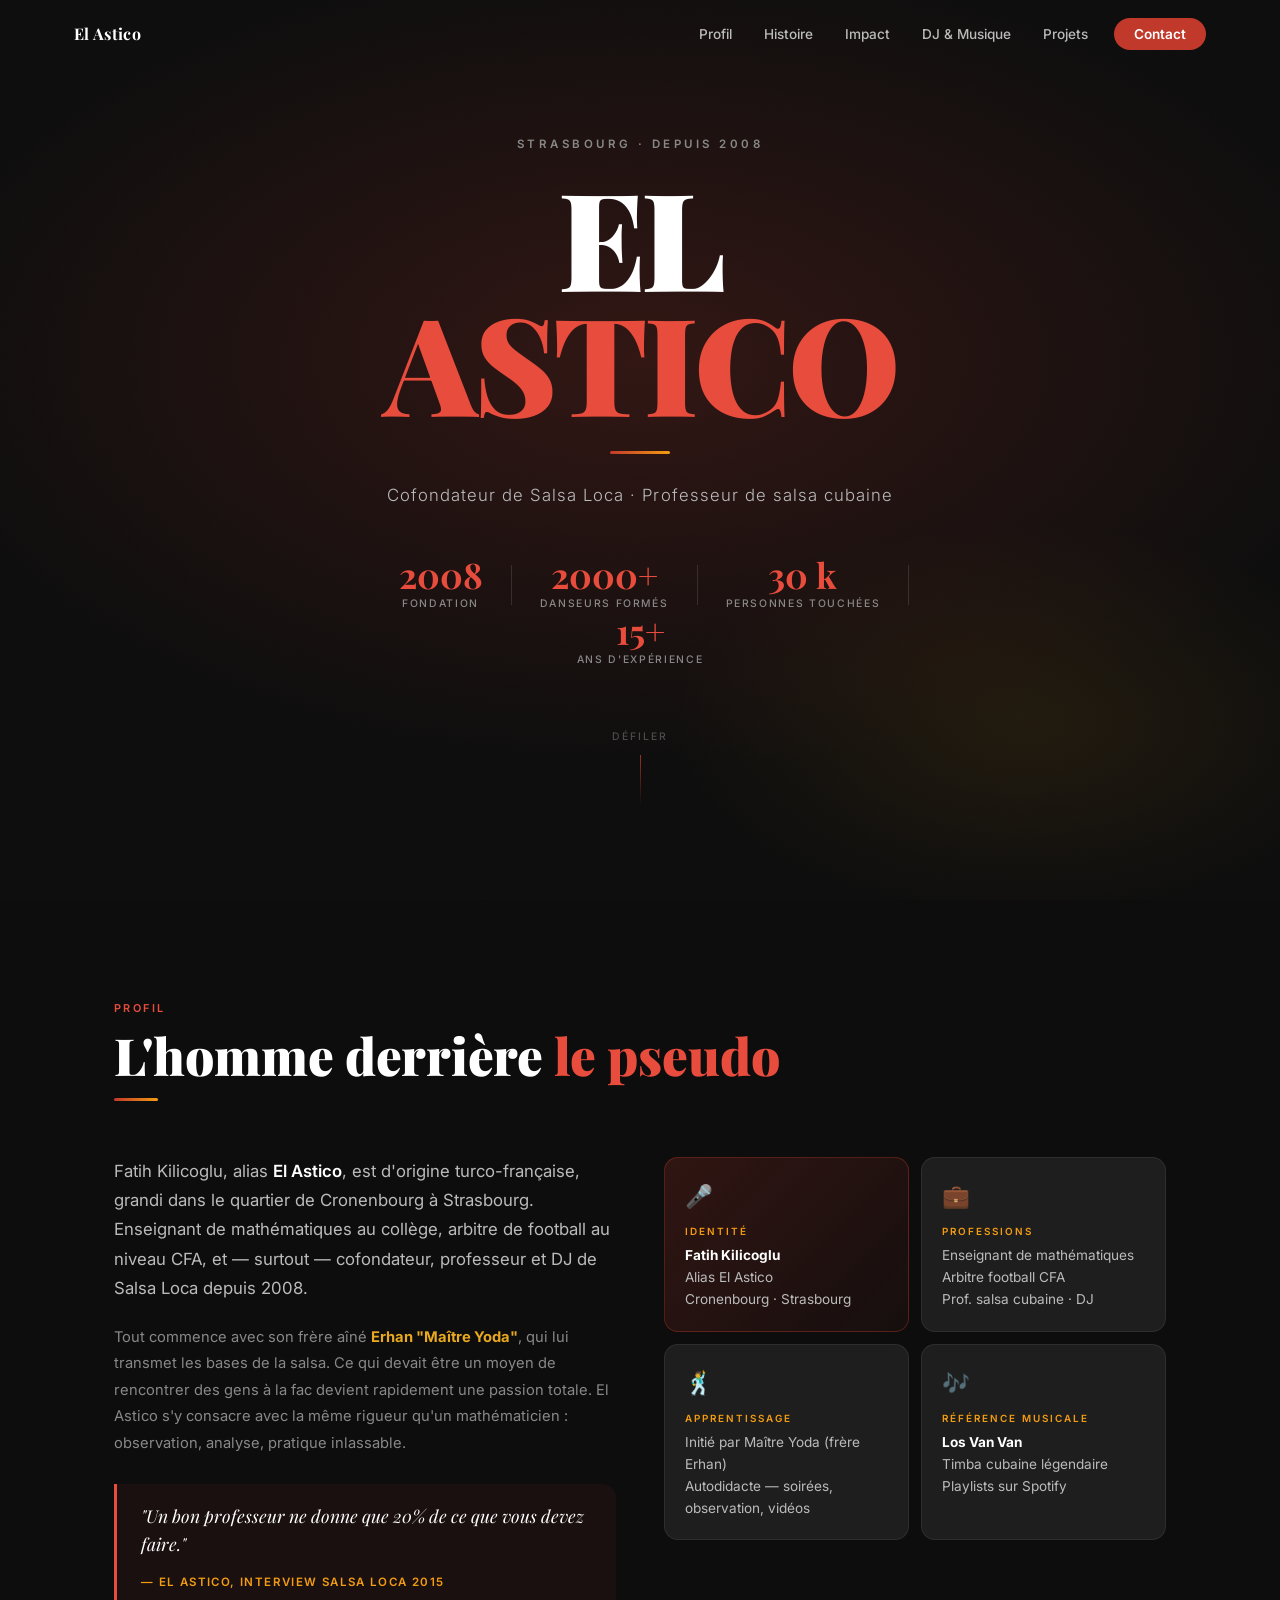
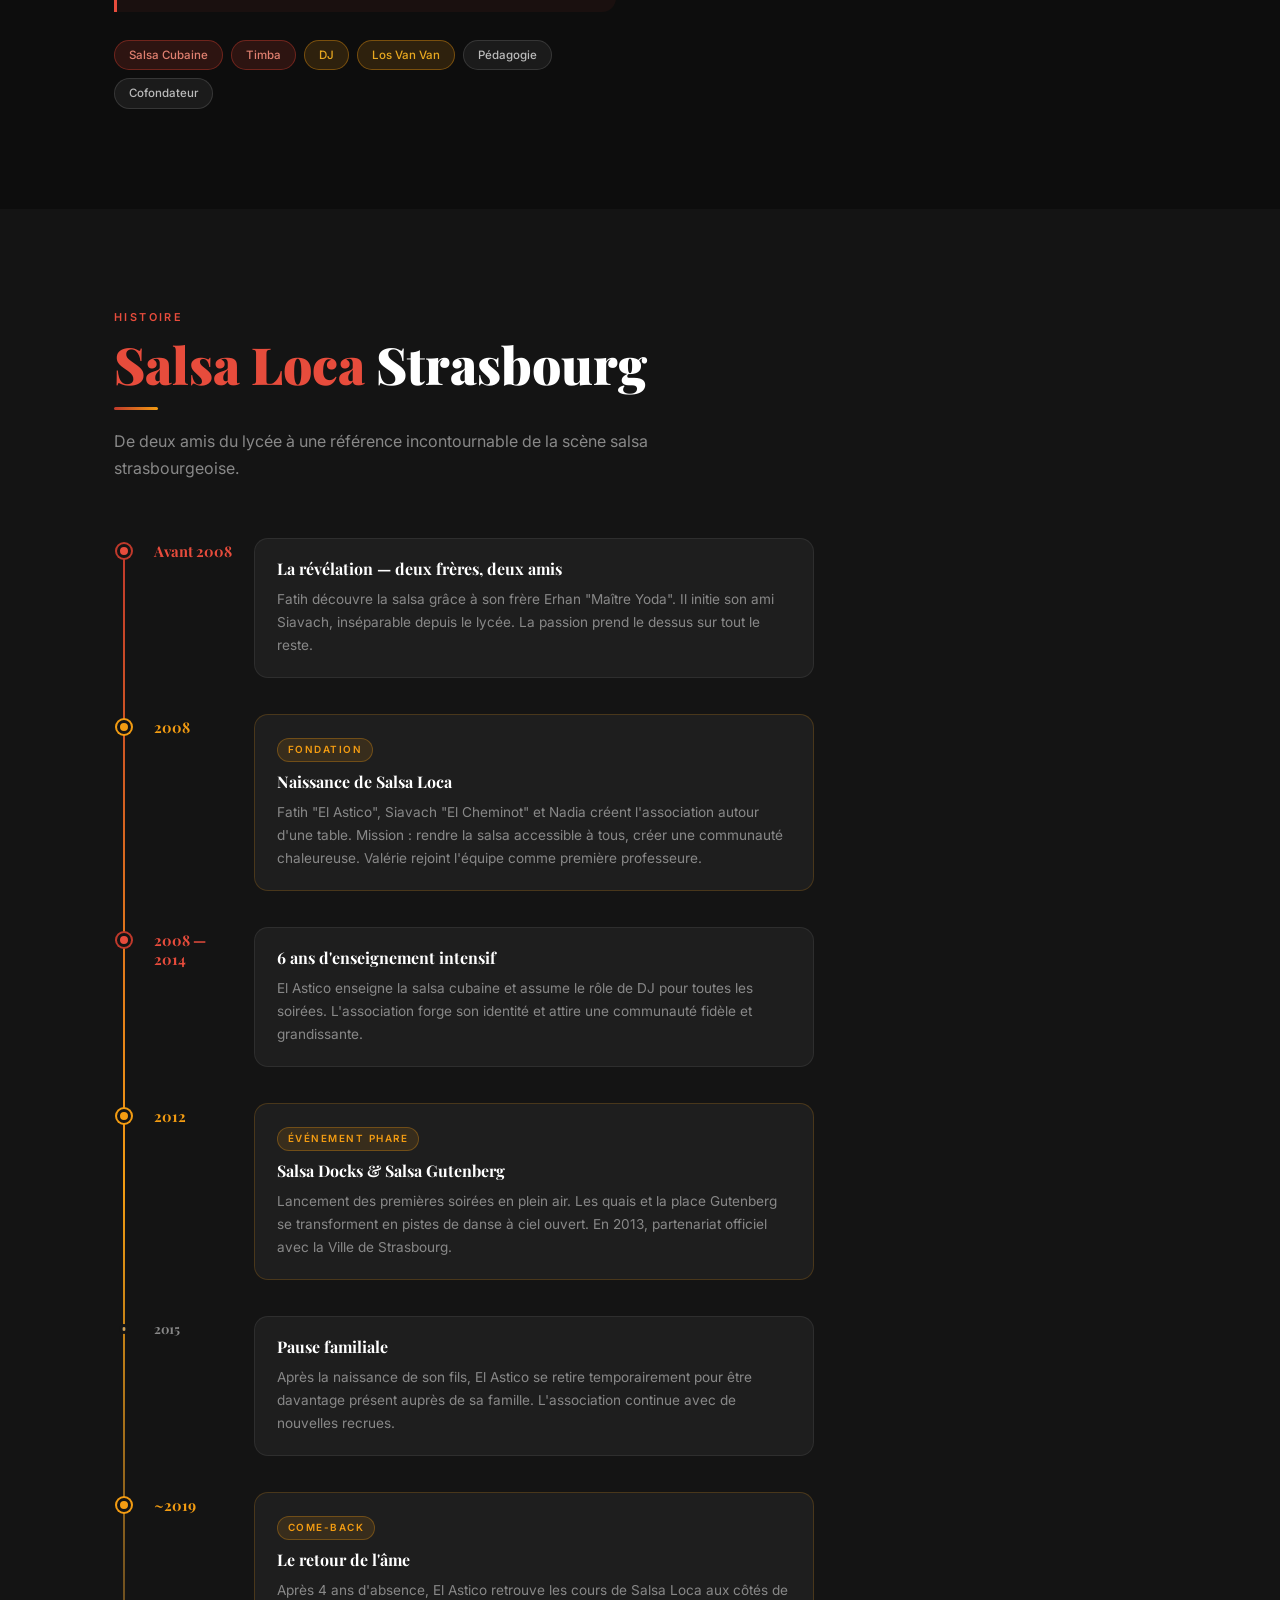
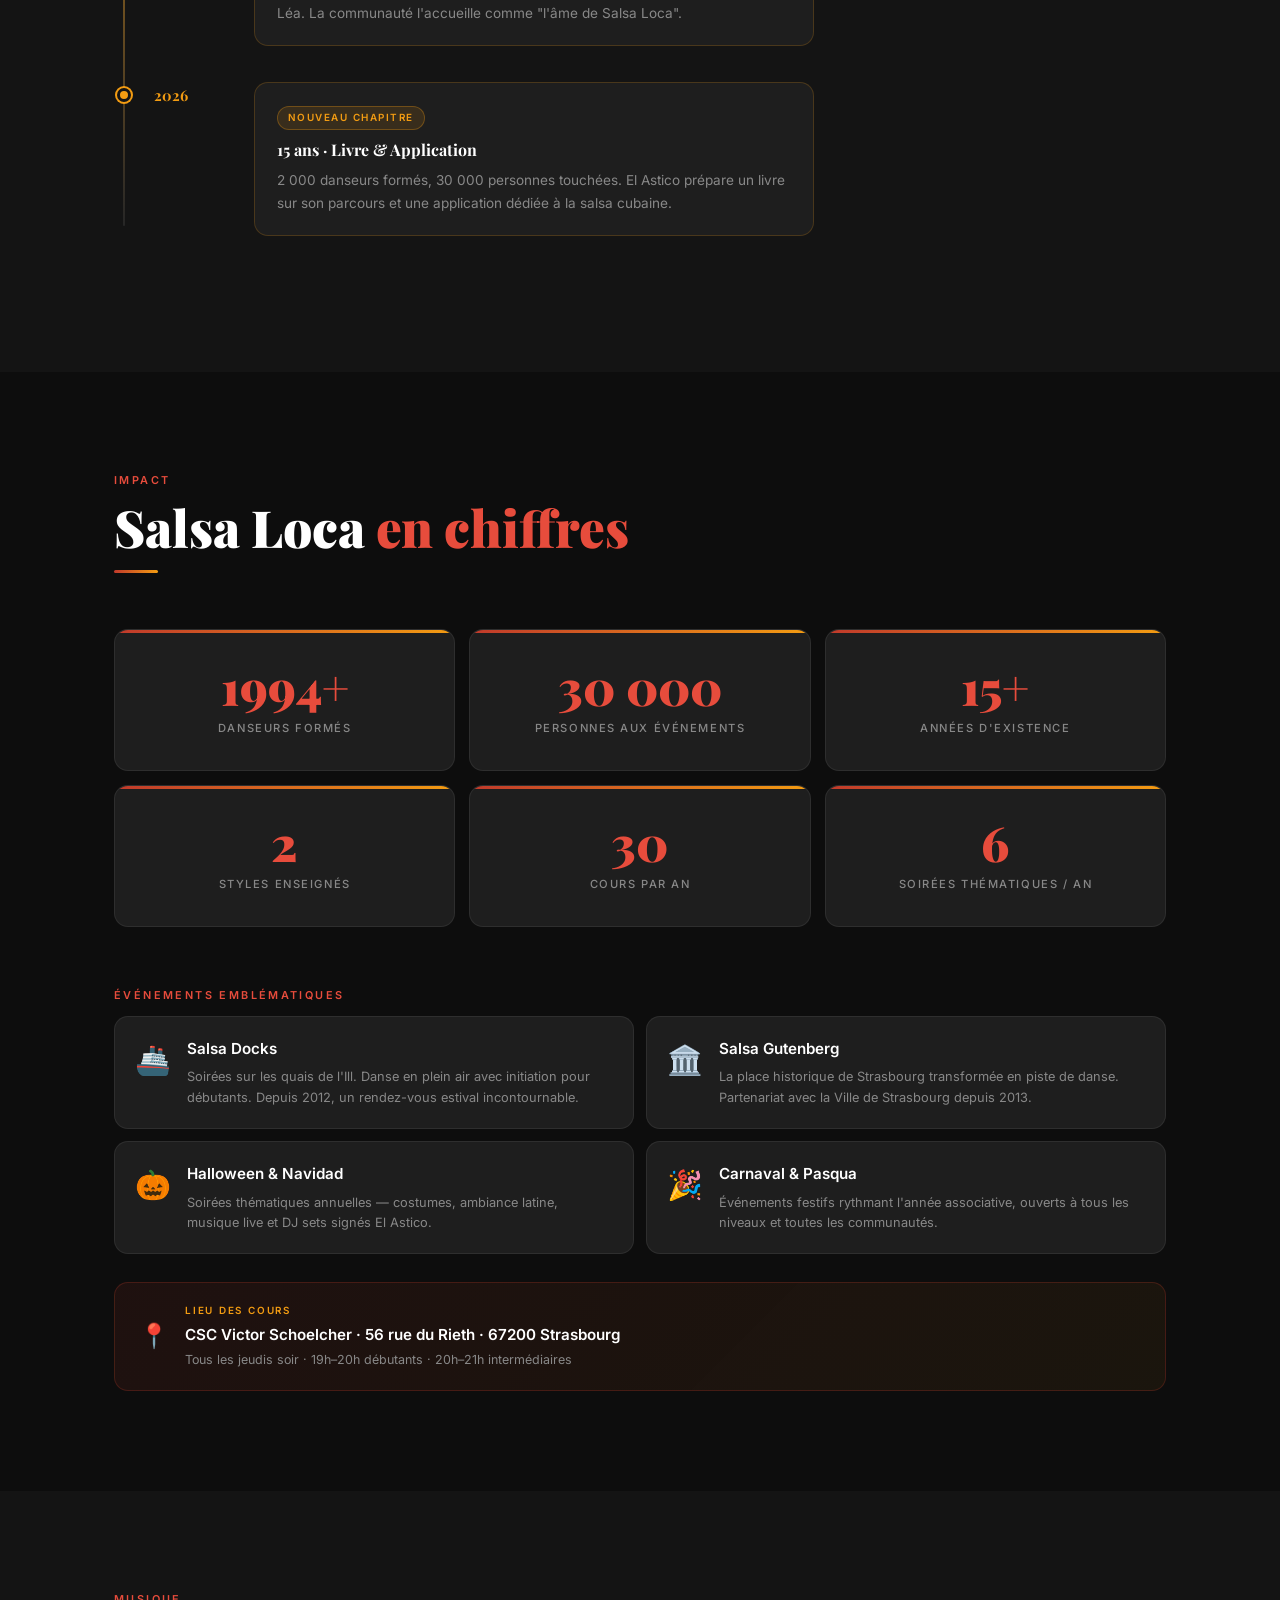
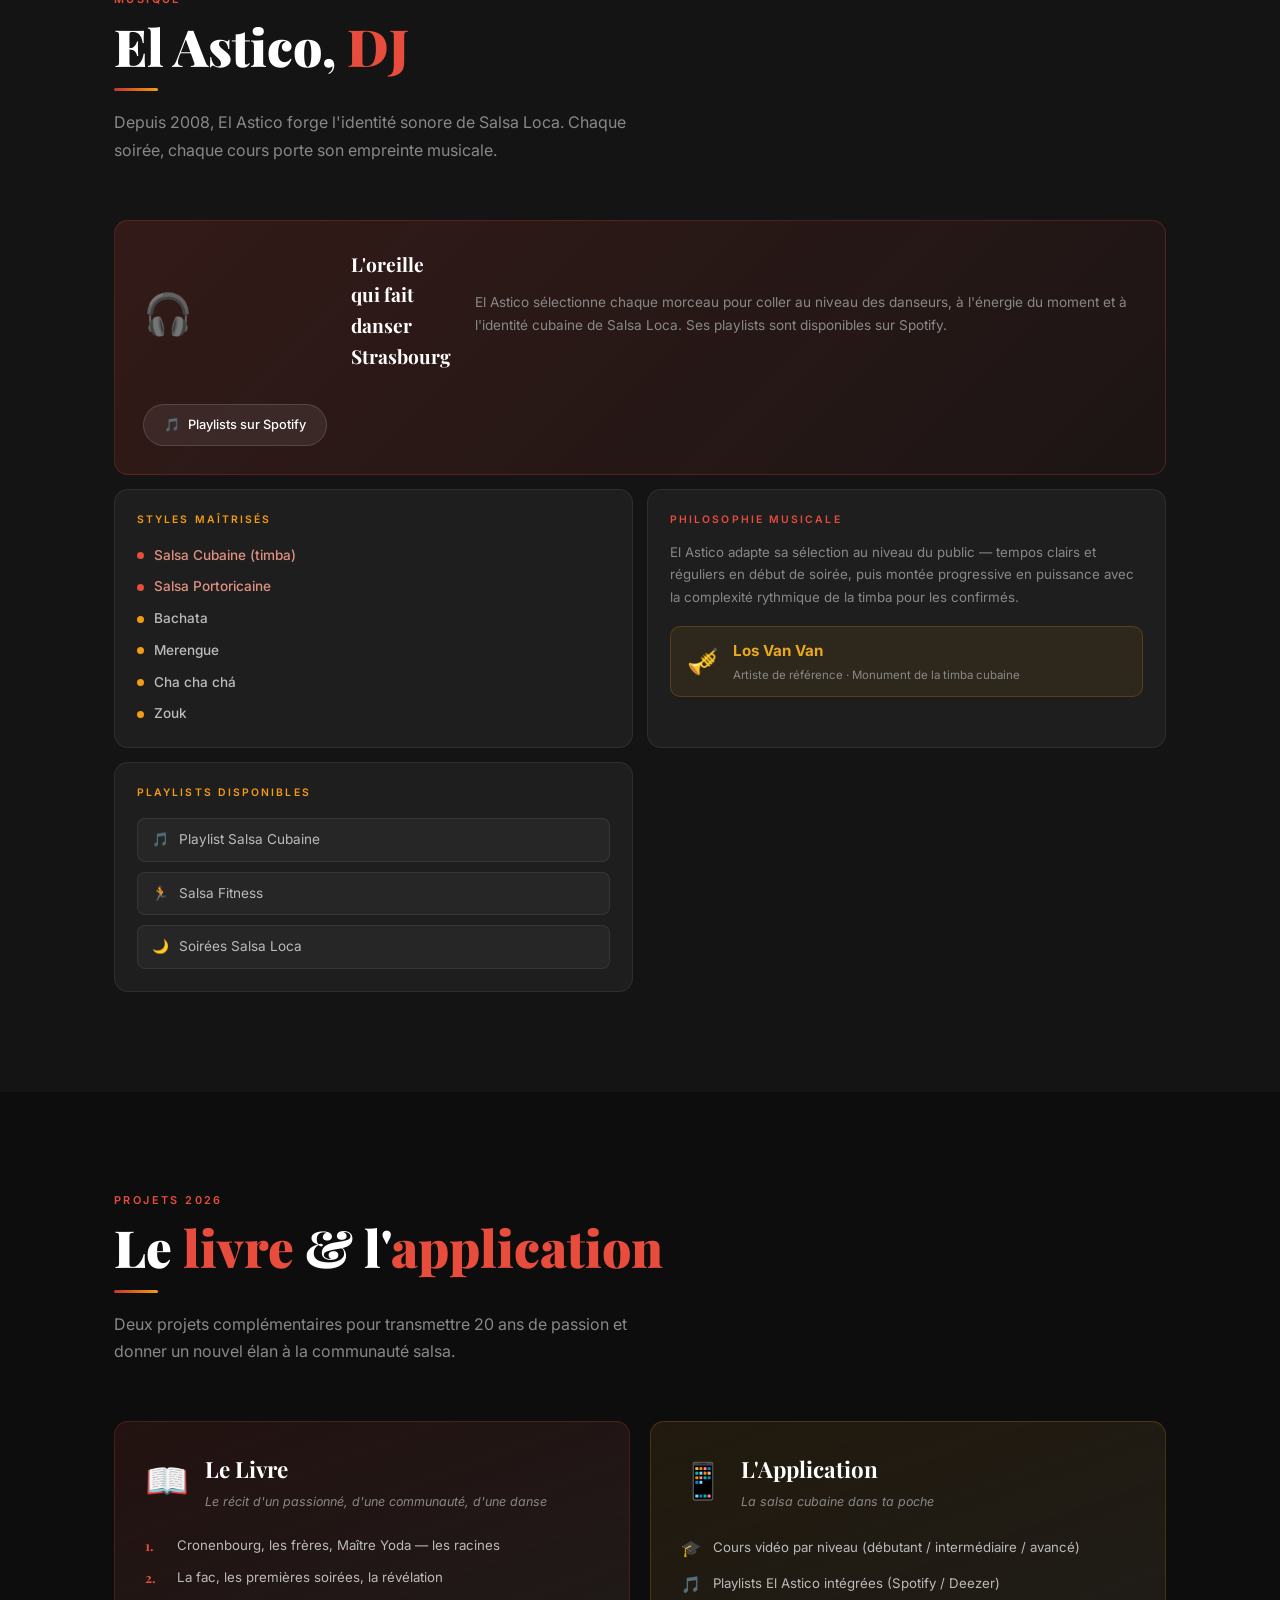
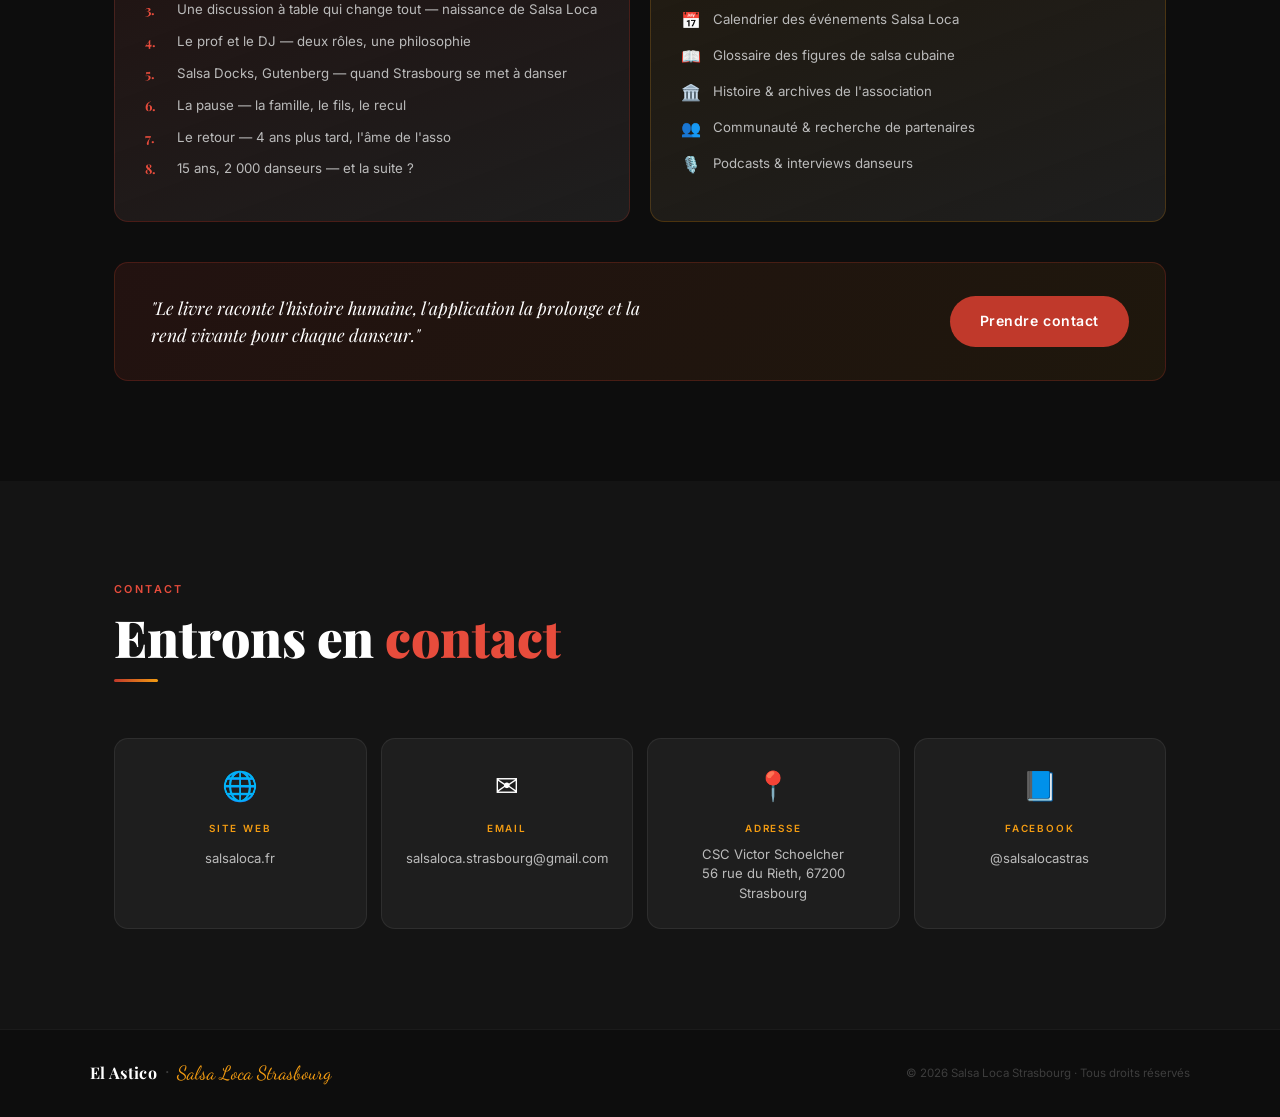
==== commit 00e780ed: "Remove DJ prefix from El Astico throughout the site" ====
--- a/index.html
+++ b/index.html
@@ -3,11 +3,11 @@
 <head>
   <meta charset="UTF-8">
   <meta name="viewport" content="width=device-width, initial-scale=1.0">
-  <meta name="description" content="DJ El Astico — Cofondateur de Salsa Loca Strasbourg. Professeur de salsa cubaine, DJ et passionné de danse depuis plus de 20 ans.">
-  <meta property="og:title" content="DJ El Astico · Salsa Loca Strasbourg">
+  <meta name="description" content="El Astico — Cofondateur de Salsa Loca Strasbourg. Professeur de salsa cubaine, DJ et passionné de danse depuis plus de 20 ans.">
+  <meta property="og:title" content="El Astico · Salsa Loca Strasbourg">
   <meta property="og:description" content="20 ans de passion · 2000 danseurs formés · Cofondateur Salsa Loca Strasbourg">
   <meta property="og:type" content="website">
-  <title>DJ El Astico · Salsa Loca Strasbourg</title>
+  <title>El Astico · Salsa Loca Strasbourg</title>
   <link rel="preconnect" href="https://fonts.googleapis.com">
   <link rel="preconnect" href="https://fonts.gstatic.com" crossorigin>
   <link href="https://fonts.googleapis.com/css2?family=Playfair+Display:ital,wght@0,400;0,700;0,900;1,400&family=Inter:wght@300;400;500;600;700&family=Dancing+Script:wght@600;700&display=swap" rel="stylesheet">
@@ -19,7 +19,6 @@
   <nav id="navbar">
     <div class="nav-inner">
       <a href="#hero" class="nav-logo">
-        <span class="nav-logo-script">DJ</span>
         <span class="nav-logo-name">El Astico</span>
       </a>
       <button class="nav-burger" id="burger" aria-label="Menu">
@@ -42,11 +41,10 @@
     <div class="hero-noise"></div>
     <div class="hero-content">
       <div class="hero-eyebrow reveal">Strasbourg · Depuis 2008</div>
-      <div class="hero-script reveal">DJ</div>
       <h1 class="hero-title reveal">El <span>Astico</span></h1>
       <div class="hero-divider reveal"></div>
       <p class="hero-sub reveal">
-        Cofondateur de Salsa Loca · Professeur de salsa cubaine · DJ
+        Cofondateur de Salsa Loca · Professeur de salsa cubaine
       </p>
       <div class="hero-stats reveal">
         <div class="hs-item">
@@ -88,7 +86,7 @@
       <div class="profil-grid">
         <div class="profil-bio reveal">
           <p class="bio-lead">
-            Fatih Kilicoglu, alias <strong>DJ El Astico</strong>, est d'origine turco-française, grandi dans le quartier de Cronenbourg à Strasbourg. Enseignant de mathématiques au collège, arbitre de football au niveau CFA, et — surtout — cofondateur, professeur et DJ de Salsa Loca depuis 2008.
+            Fatih Kilicoglu, alias <strong>El Astico</strong>, est d'origine turco-française, grandi dans le quartier de Cronenbourg à Strasbourg. Enseignant de mathématiques au collège, arbitre de football au niveau CFA, et — surtout — cofondateur, professeur et DJ de Salsa Loca depuis 2008.
           </p>
           <p class="bio-body">
             Tout commence avec son frère aîné <strong>Erhan "Maître Yoda"</strong>, qui lui transmet les bases de la salsa. Ce qui devait être un moyen de rencontrer des gens à la fac devient rapidement une passion totale. El Astico s'y consacre avec la même rigueur qu'un mathématicien : observation, analyse, pratique inlassable.
@@ -111,7 +109,7 @@
           <div class="p-card highlight">
             <div class="p-card-icon">🎤</div>
             <div class="p-card-label">Identité</div>
-            <div class="p-card-value"><strong>Fatih Kilicoglu</strong><br>Alias DJ El Astico<br>Cronenbourg · Strasbourg</div>
+            <div class="p-card-value"><strong>Fatih Kilicoglu</strong><br>Alias El Astico<br>Cronenbourg · Strasbourg</div>
           </div>
           <div class="p-card">
             <div class="p-card-icon">💼</div>
@@ -395,7 +393,7 @@
           </div>
           <ul class="feature-list">
             <li><span>🎓</span> Cours vidéo par niveau (débutant / intermédiaire / avancé)</li>
-            <li><span>🎵</span> Playlists DJ El Astico intégrées (Spotify / Deezer)</li>
+            <li><span>🎵</span> Playlists El Astico intégrées (Spotify / Deezer)</li>
             <li><span>📅</span> Calendrier des événements Salsa Loca</li>
             <li><span>📖</span> Glossaire des figures de salsa cubaine</li>
             <li><span>🏛️</span> Histoire & archives de l'association</li>
@@ -449,7 +447,6 @@
   <footer>
     <div class="footer-inner">
       <div class="footer-logo">
-        <span class="nav-logo-script">DJ</span>
         <span class="nav-logo-name">El Astico</span>
         <span class="footer-sep">·</span>
         <span class="footer-asso">Salsa Loca Strasbourg</span>
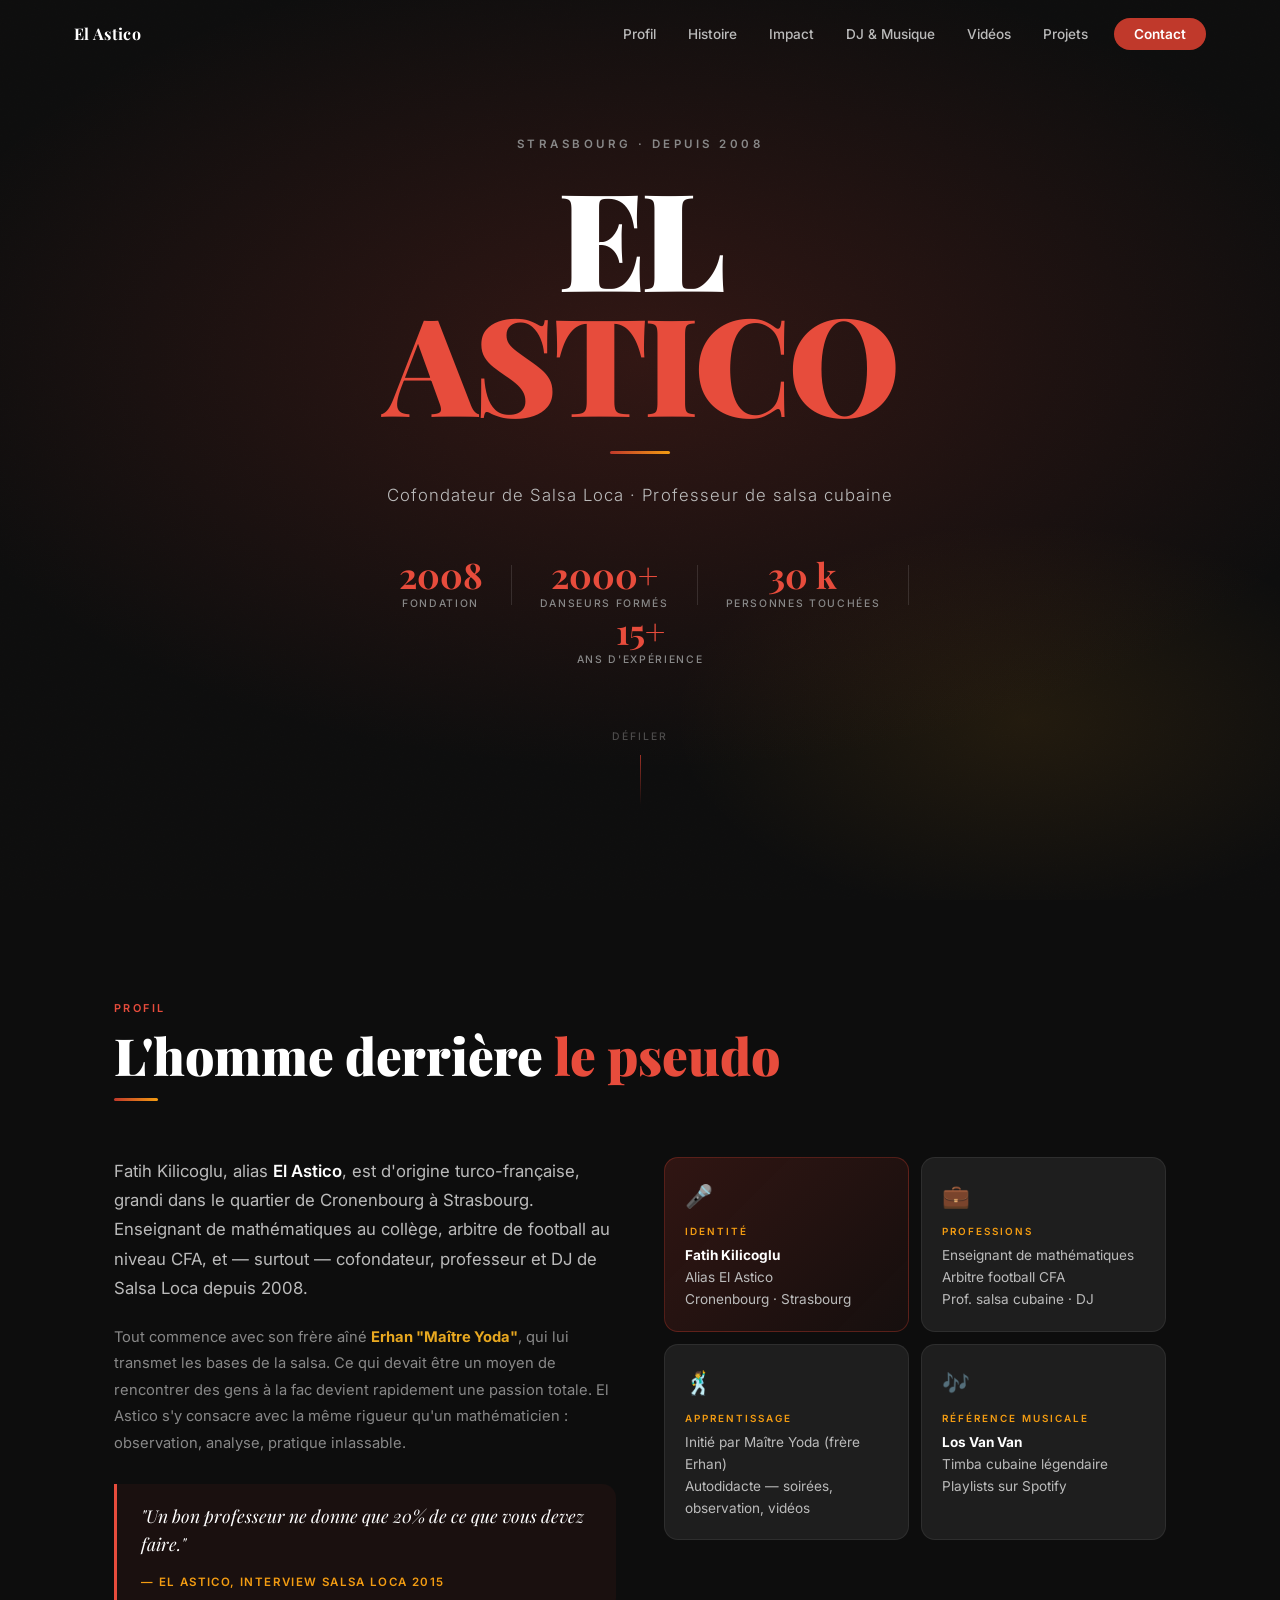
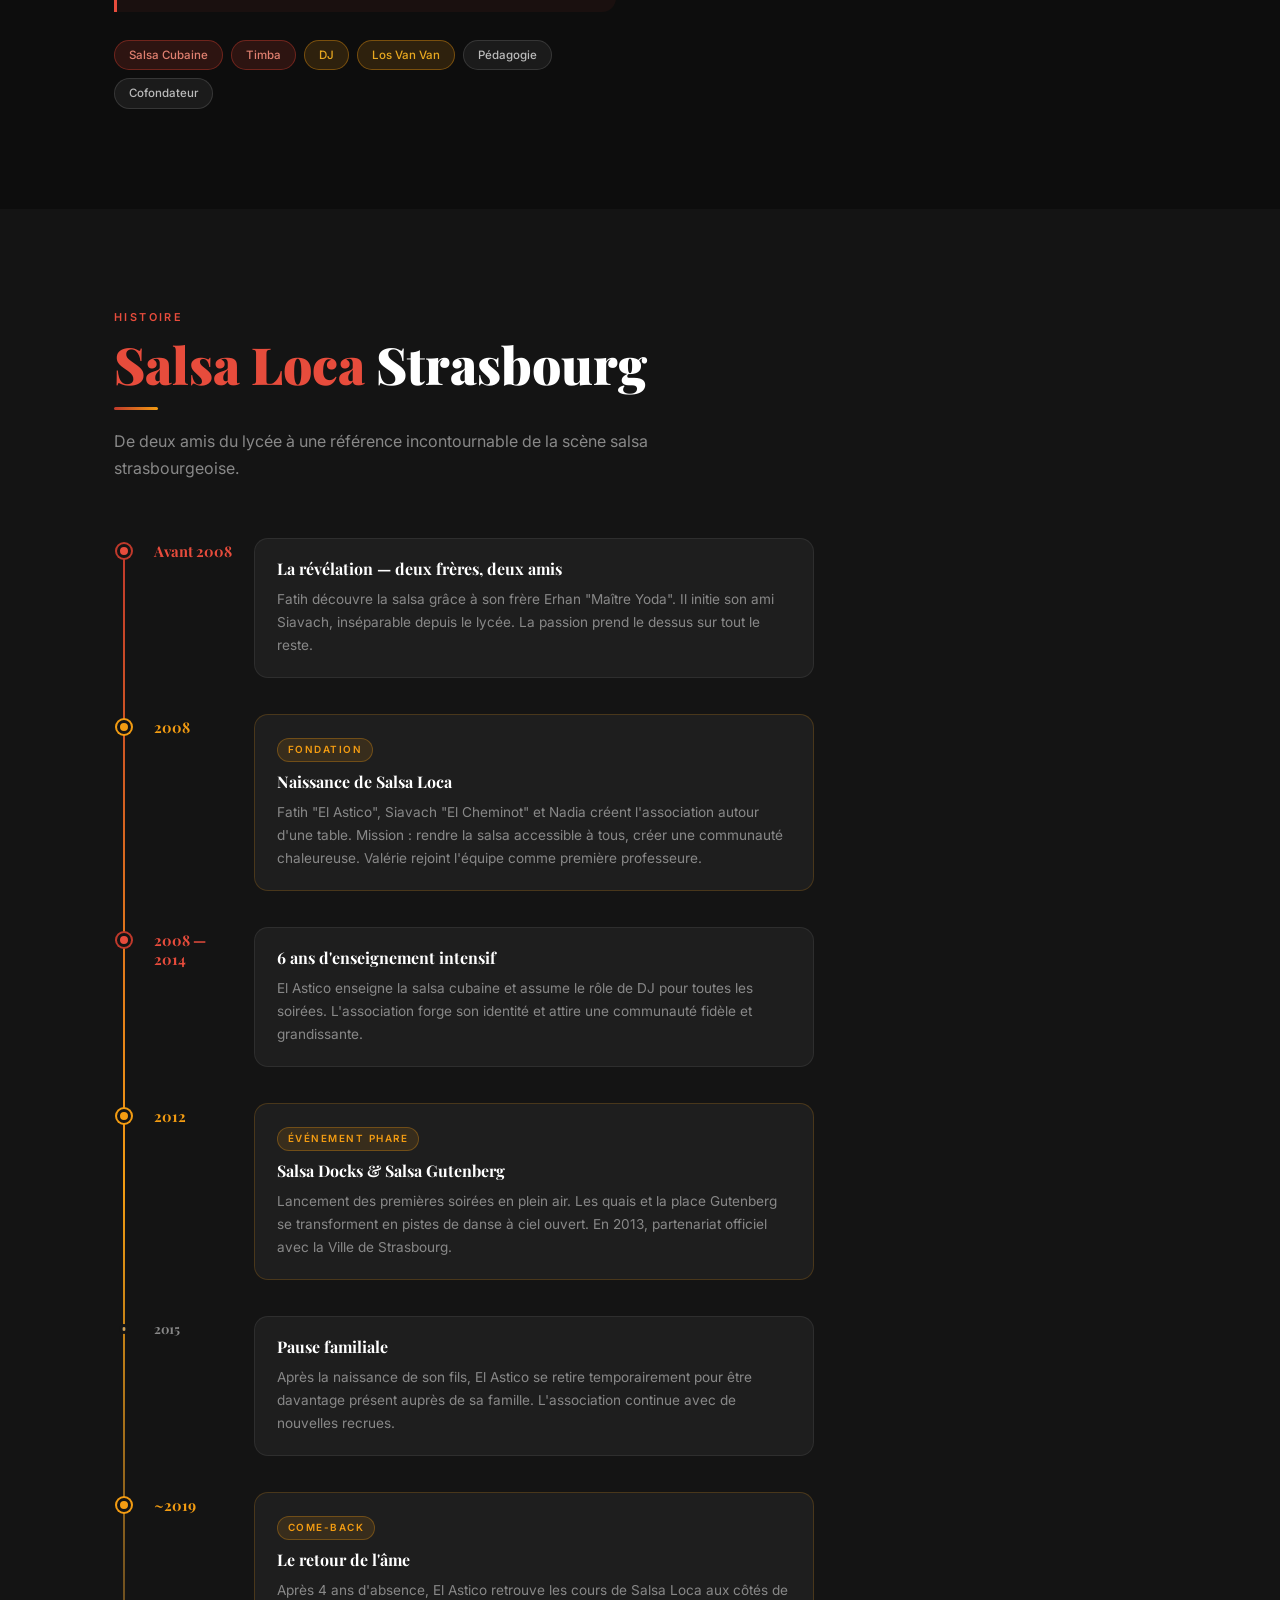
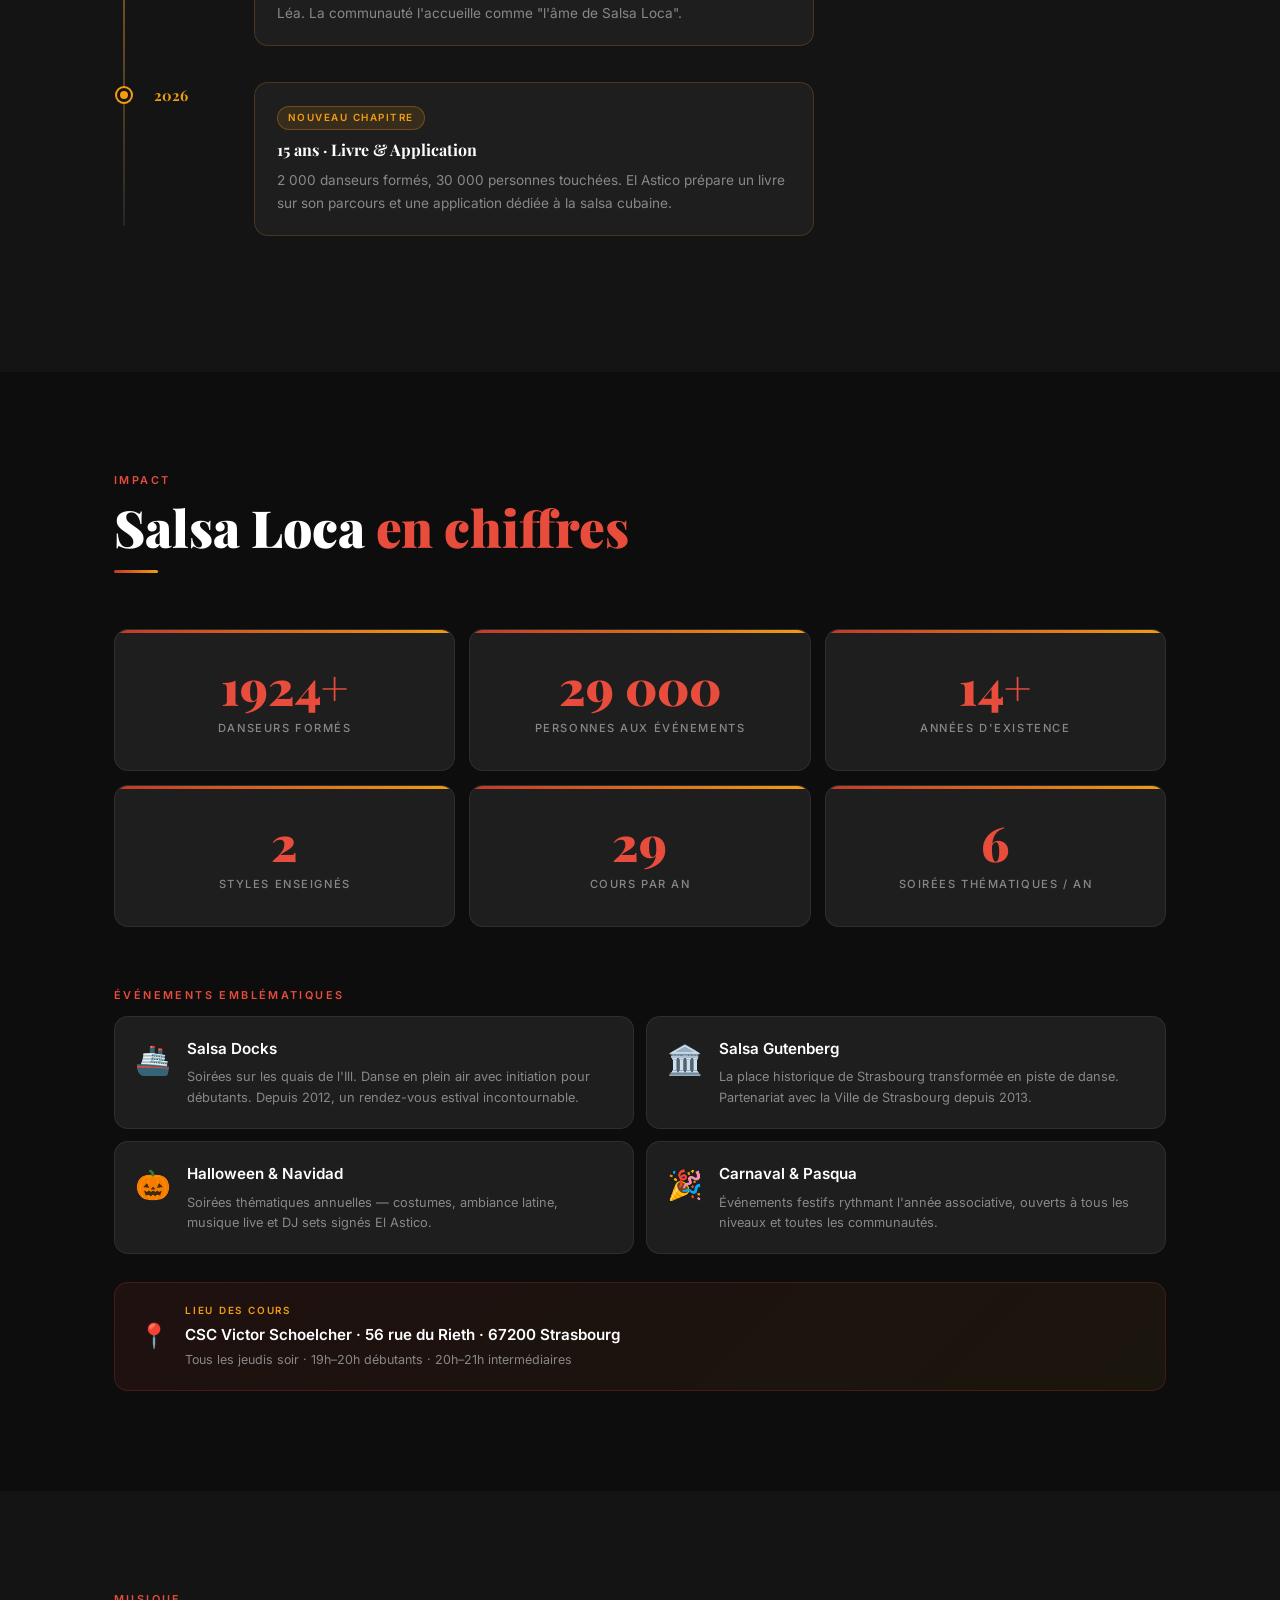
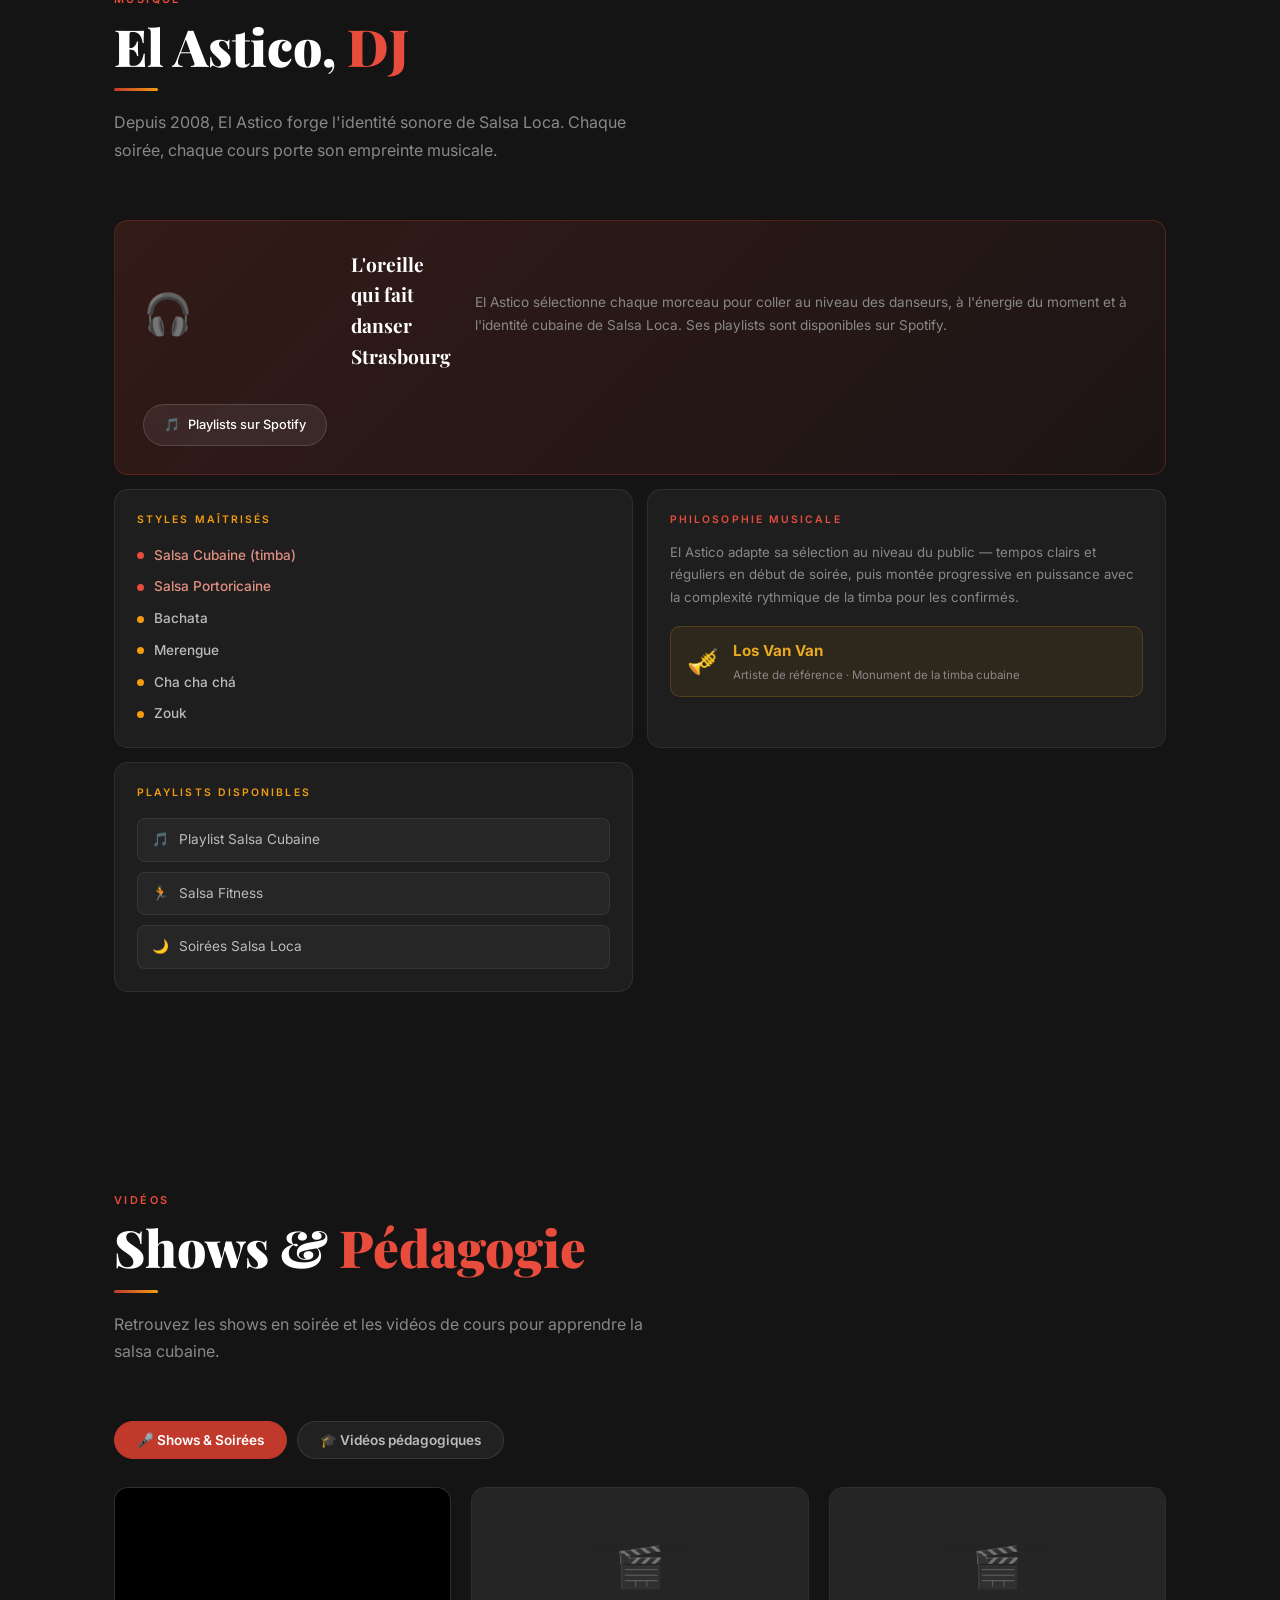
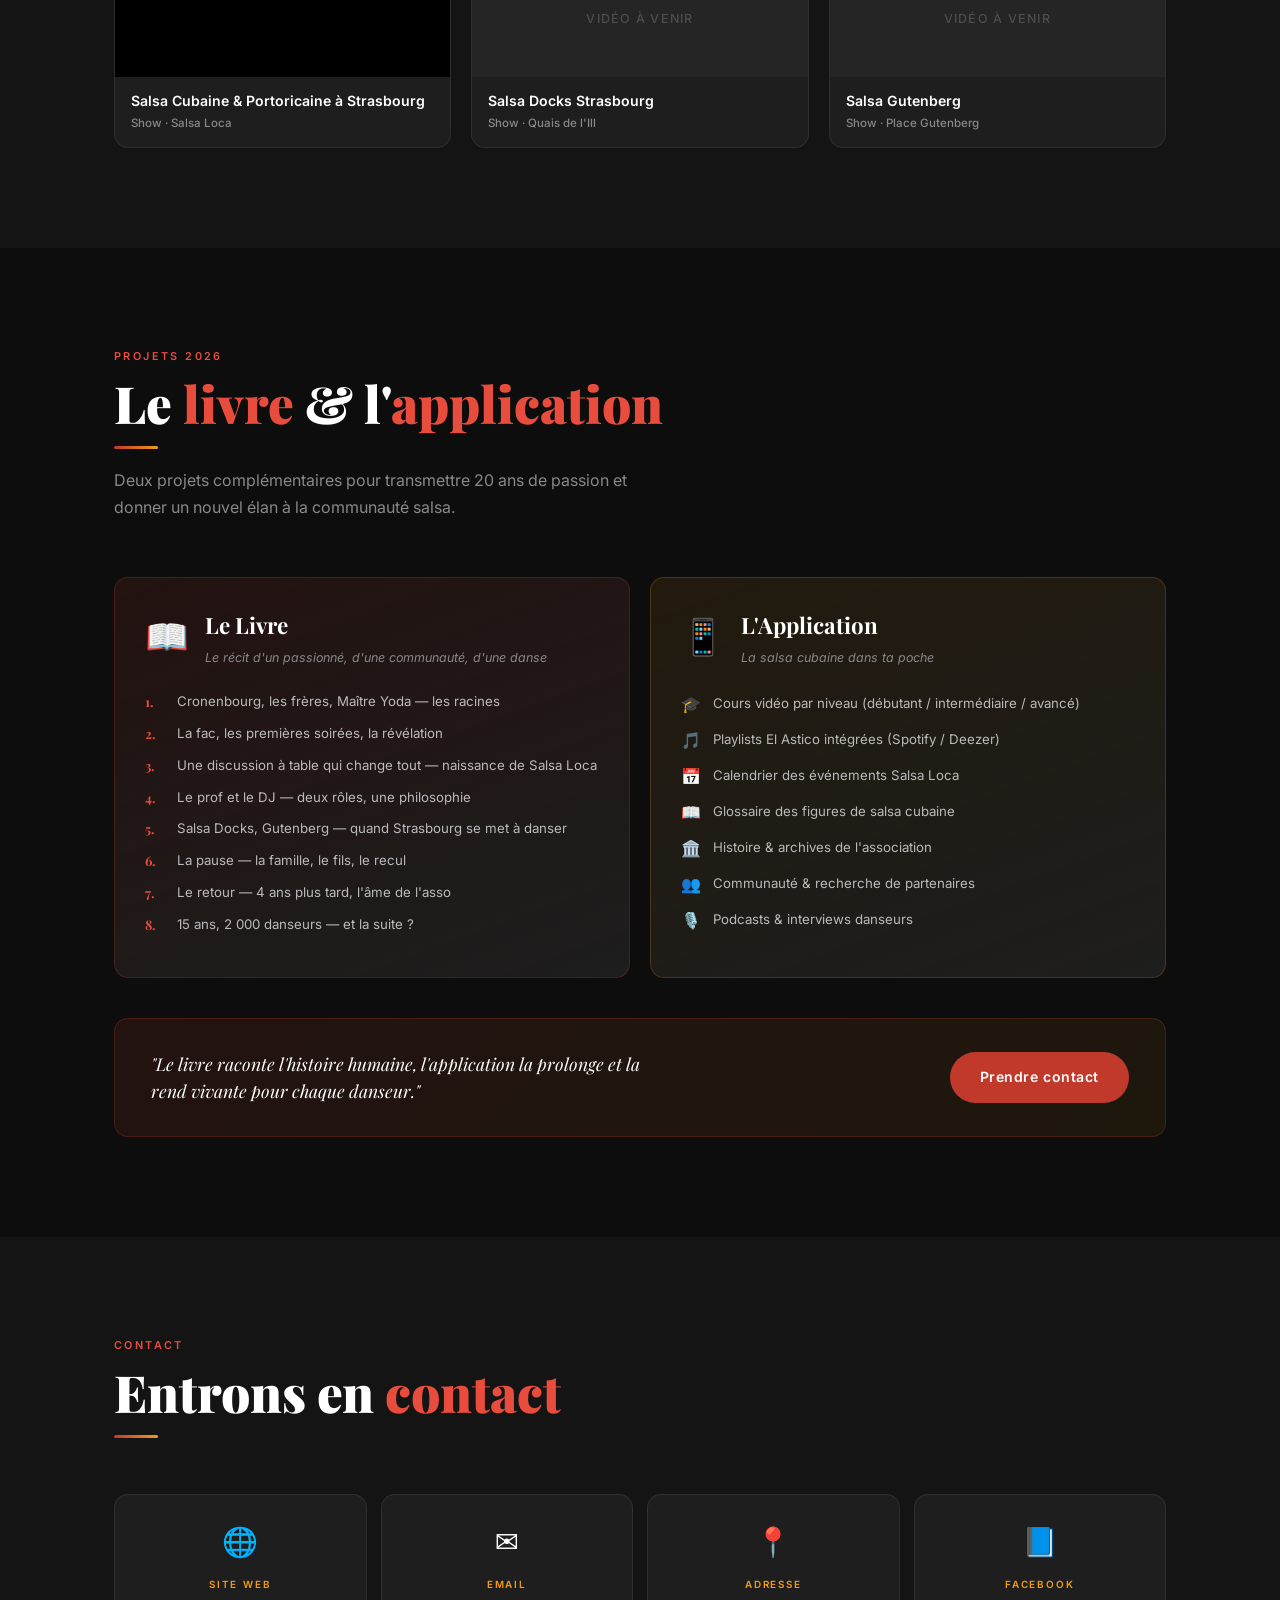
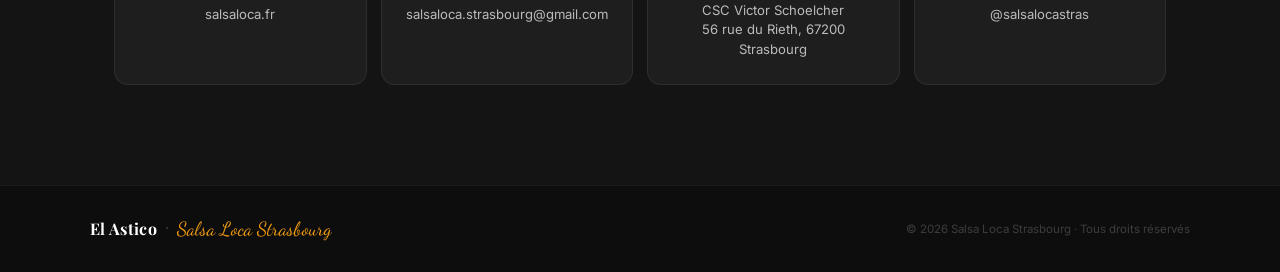
==== commit 52536222: "Add Vidéos section with Shows and Pédagogie tabs" ====
--- a/index.html
+++ b/index.html
@@ -29,6 +29,7 @@
         <li><a href="#histoire">Histoire</a></li>
         <li><a href="#impact">Impact</a></li>
         <li><a href="#dj">DJ & Musique</a></li>
+        <li><a href="#videos">Vidéos</a></li>
         <li><a href="#vision">Projets</a></li>
         <li><a href="#contact" class="nav-cta">Contact</a></li>
       </ul>
@@ -352,6 +353,106 @@
     </div>
   </section>
 
+  <!-- ── VIDÉOS ── -->
+  <section id="videos" class="section dark-section">
+    <div class="container">
+      <div class="section-header reveal">
+        <div class="eyebrow">Vidéos</div>
+        <h2>Shows & <em>Pédagogie</em></h2>
+        <div class="s-bar"></div>
+        <p class="section-sub">Retrouvez les shows en soirée et les vidéos de cours pour apprendre la salsa cubaine.</p>
+      </div>
+
+      <!-- Tabs -->
+      <div class="video-tabs reveal">
+        <button class="vtab active" data-tab="shows">🎤 Shows & Soirées</button>
+        <button class="vtab" data-tab="peda">🎓 Vidéos pédagogiques</button>
+      </div>
+
+      <!-- Shows -->
+      <div class="video-panel active" id="tab-shows">
+        <div class="video-grid">
+          <div class="video-card reveal">
+            <div class="video-wrap">
+              <iframe src="https://www.youtube.com/embed/HRZWXYoumAY" title="Salsa Cubaine & Portoricaine avec El Astico" allowfullscreen loading="lazy"></iframe>
+            </div>
+            <div class="video-info">
+              <div class="video-title">Salsa Cubaine & Portoricaine à Strasbourg</div>
+              <div class="video-meta">Show · Salsa Loca</div>
+            </div>
+          </div>
+          <div class="video-card reveal">
+            <div class="video-wrap video-placeholder">
+              <div class="placeholder-inner">
+                <span class="placeholder-icon">🎬</span>
+                <span class="placeholder-text">Vidéo à venir</span>
+              </div>
+            </div>
+            <div class="video-info">
+              <div class="video-title">Salsa Docks Strasbourg</div>
+              <div class="video-meta">Show · Quais de l'Ill</div>
+            </div>
+          </div>
+          <div class="video-card reveal">
+            <div class="video-wrap video-placeholder">
+              <div class="placeholder-inner">
+                <span class="placeholder-icon">🎬</span>
+                <span class="placeholder-text">Vidéo à venir</span>
+              </div>
+            </div>
+            <div class="video-info">
+              <div class="video-title">Salsa Gutenberg</div>
+              <div class="video-meta">Show · Place Gutenberg</div>
+            </div>
+          </div>
+        </div>
+      </div>
+
+      <!-- Pédagogie -->
+      <div class="video-panel" id="tab-peda">
+        <div class="video-grid">
+          <div class="video-card reveal">
+            <div class="video-wrap video-placeholder">
+              <div class="placeholder-inner">
+                <span class="placeholder-icon">🎓</span>
+                <span class="placeholder-text">Vidéo à venir</span>
+              </div>
+            </div>
+            <div class="video-info">
+              <div class="video-title">Bases de la salsa cubaine — Débutants</div>
+              <div class="video-meta">Cours · Niveau débutant</div>
+            </div>
+          </div>
+          <div class="video-card reveal">
+            <div class="video-wrap video-placeholder">
+              <div class="placeholder-inner">
+                <span class="placeholder-icon">🎓</span>
+                <span class="placeholder-text">Vidéo à venir</span>
+              </div>
+            </div>
+            <div class="video-info">
+              <div class="video-title">Figures intermédiaires — Casino</div>
+              <div class="video-meta">Cours · Niveau intermédiaire</div>
+            </div>
+          </div>
+          <div class="video-card reveal">
+            <div class="video-wrap video-placeholder">
+              <div class="placeholder-inner">
+                <span class="placeholder-icon">🎓</span>
+                <span class="placeholder-text">Vidéo à venir</span>
+              </div>
+            </div>
+            <div class="video-info">
+              <div class="video-title">Rueda de Casino</div>
+              <div class="video-meta">Cours · Niveau avancé</div>
+            </div>
+          </div>
+        </div>
+      </div>
+
+    </div>
+  </section>
+
   <!-- ── VISION ── -->
   <section id="vision" class="section">
     <div class="container">
--- a/style.css
+++ b/style.css
@@ -1092,9 +1092,128 @@
 .reveal:nth-child(4) { transition-delay: 0.3s; }
 
 /* ─────────────────────────────────────────
+   VIDÉOS SECTION
+───────────────────────────────────────── */
+.video-tabs {
+  display: flex;
+  gap: 10px;
+  margin-bottom: 28px;
+}
+
+.vtab {
+  background: rgba(255,255,255,0.06);
+  border: 1px solid rgba(255,255,255,0.1);
+  border-radius: 30px;
+  padding: 10px 22px;
+  font-size: 0.85rem;
+  font-weight: 600;
+  color: var(--grey2);
+  cursor: pointer;
+  transition: all var(--transition);
+  font-family: var(--font-body);
+}
+
+.vtab:hover {
+  background: rgba(255,255,255,0.1);
+  color: var(--white);
+}
+
+.vtab.active {
+  background: var(--red);
+  border-color: var(--red);
+  color: var(--white);
+}
+
+.video-panel {
+  display: none;
+}
+
+.video-panel.active {
+  display: block;
+}
+
+.video-grid {
+  display: grid;
+  grid-template-columns: repeat(3, 1fr);
+  gap: 20px;
+}
+
+.video-card {
+  background: var(--dark3);
+  border: 1px solid rgba(255,255,255,0.07);
+  border-radius: var(--radius);
+  overflow: hidden;
+  transition: transform var(--transition), border-color var(--transition);
+}
+
+.video-card:hover {
+  transform: translateY(-4px);
+  border-color: rgba(192,57,43,0.35);
+}
+
+.video-wrap {
+  position: relative;
+  width: 100%;
+  padding-top: 56.25%;
+  background: #000;
+}
+
+.video-wrap iframe {
+  position: absolute;
+  inset: 0;
+  width: 100%;
+  height: 100%;
+  border: none;
+}
+
+.video-placeholder {
+  background: var(--dark4);
+}
+
+.placeholder-inner {
+  position: absolute;
+  inset: 0;
+  display: flex;
+  flex-direction: column;
+  align-items: center;
+  justify-content: center;
+  gap: 10px;
+  opacity: 0.4;
+}
+
+.placeholder-icon { font-size: 2.5rem; }
+
+.placeholder-text {
+  font-size: 0.78rem;
+  font-weight: 500;
+  letter-spacing: 0.1em;
+  text-transform: uppercase;
+  color: var(--grey);
+}
+
+.video-info {
+  padding: 14px 16px;
+}
+
+.video-title {
+  font-size: 0.88rem;
+  font-weight: 600;
+  color: var(--white);
+  margin-bottom: 4px;
+  line-height: 1.4;
+}
+
+.video-meta {
+  font-size: 0.72rem;
+  color: var(--grey);
+  font-weight: 500;
+}
+
+/* ─────────────────────────────────────────
    RESPONSIVE
 ───────────────────────────────────────── */
 @media (max-width: 900px) {
+  .video-grid { grid-template-columns: 1fr 1fr; }
   .profil-grid { grid-template-columns: 1fr; }
   .stats-grid { grid-template-columns: repeat(2, 1fr); }
   .vision-grid { grid-template-columns: 1fr; }
@@ -1107,6 +1226,8 @@
 }
 
 @media (max-width: 640px) {
+  .video-grid { grid-template-columns: 1fr; }
+  .video-tabs { flex-direction: column; }
   .nav-links { display: none; flex-direction: column; position: fixed; top: var(--nav-h); left: 0; right: 0; background: rgba(13,13,13,0.98); backdrop-filter: blur(16px); padding: 24px; gap: 4px; border-top: 1px solid rgba(255,255,255,0.08); }
   .nav-links.open { display: flex; }
   .nav-burger { display: flex; }
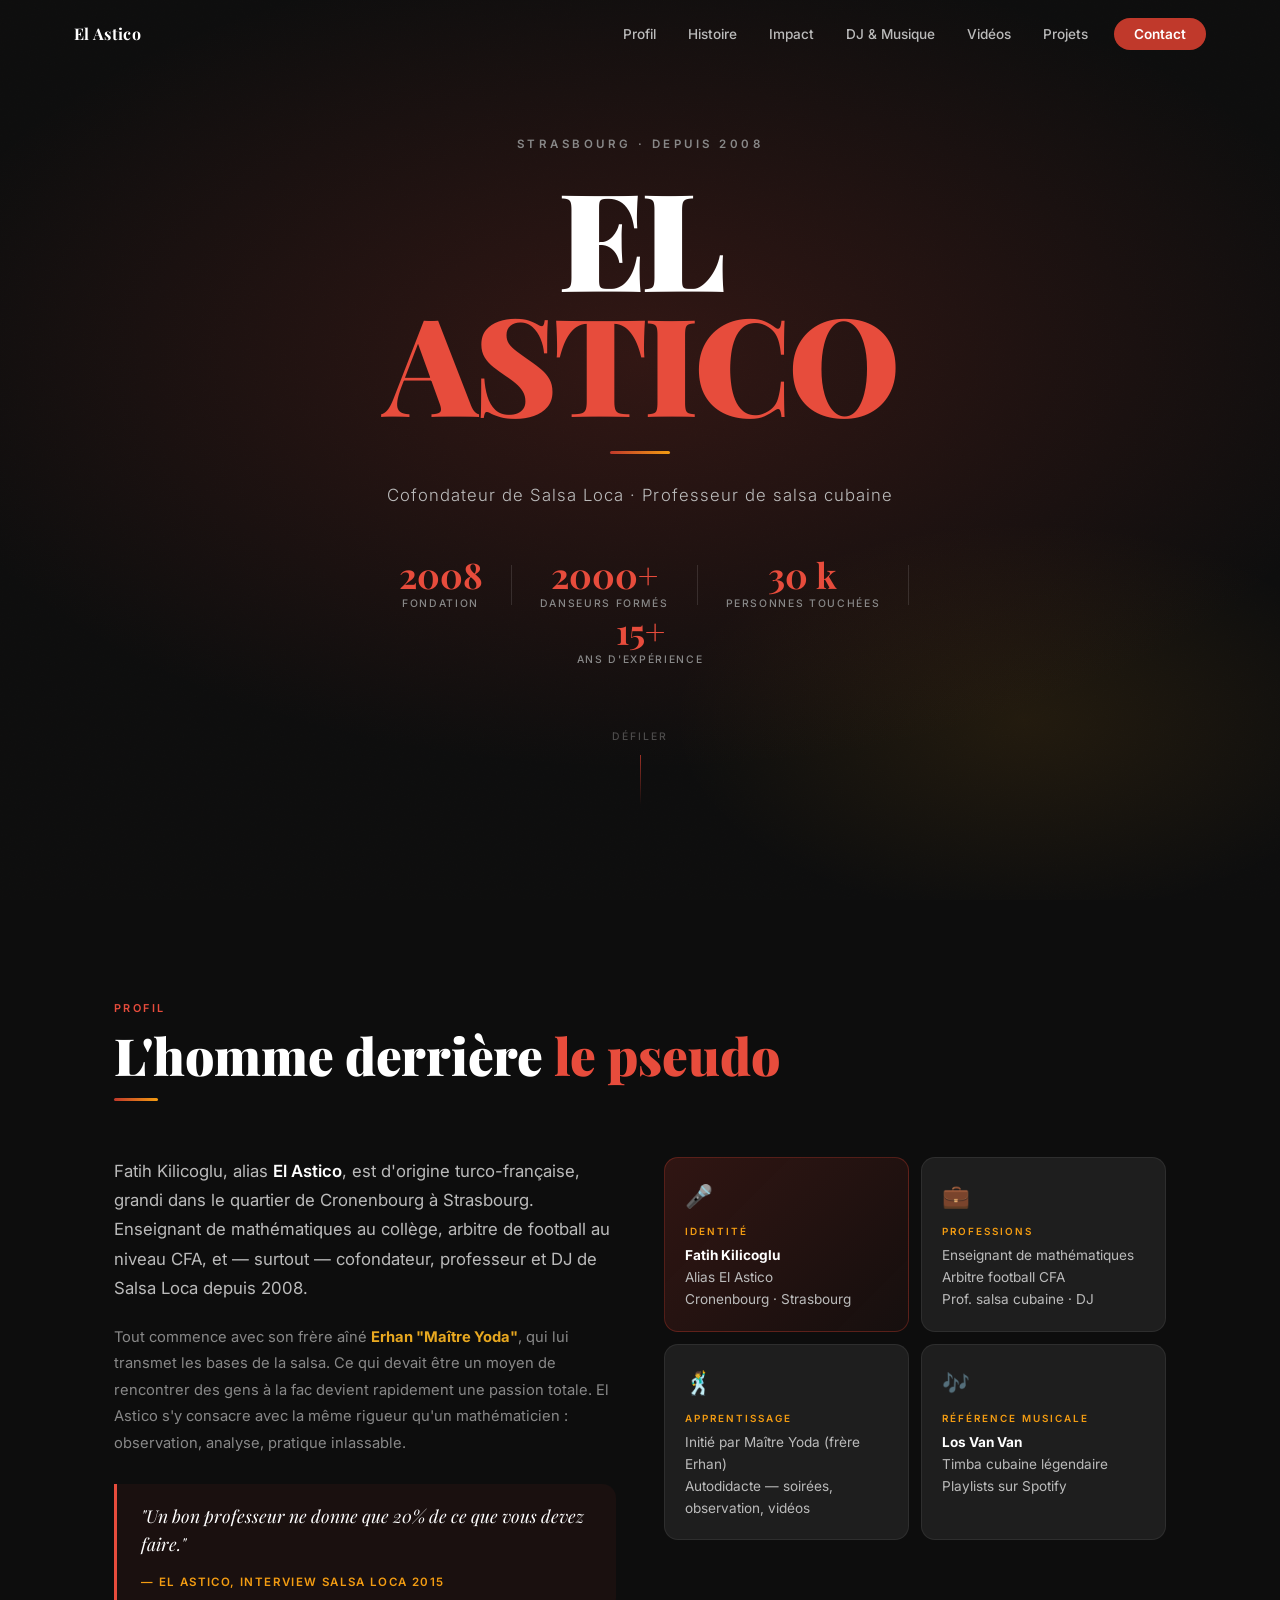
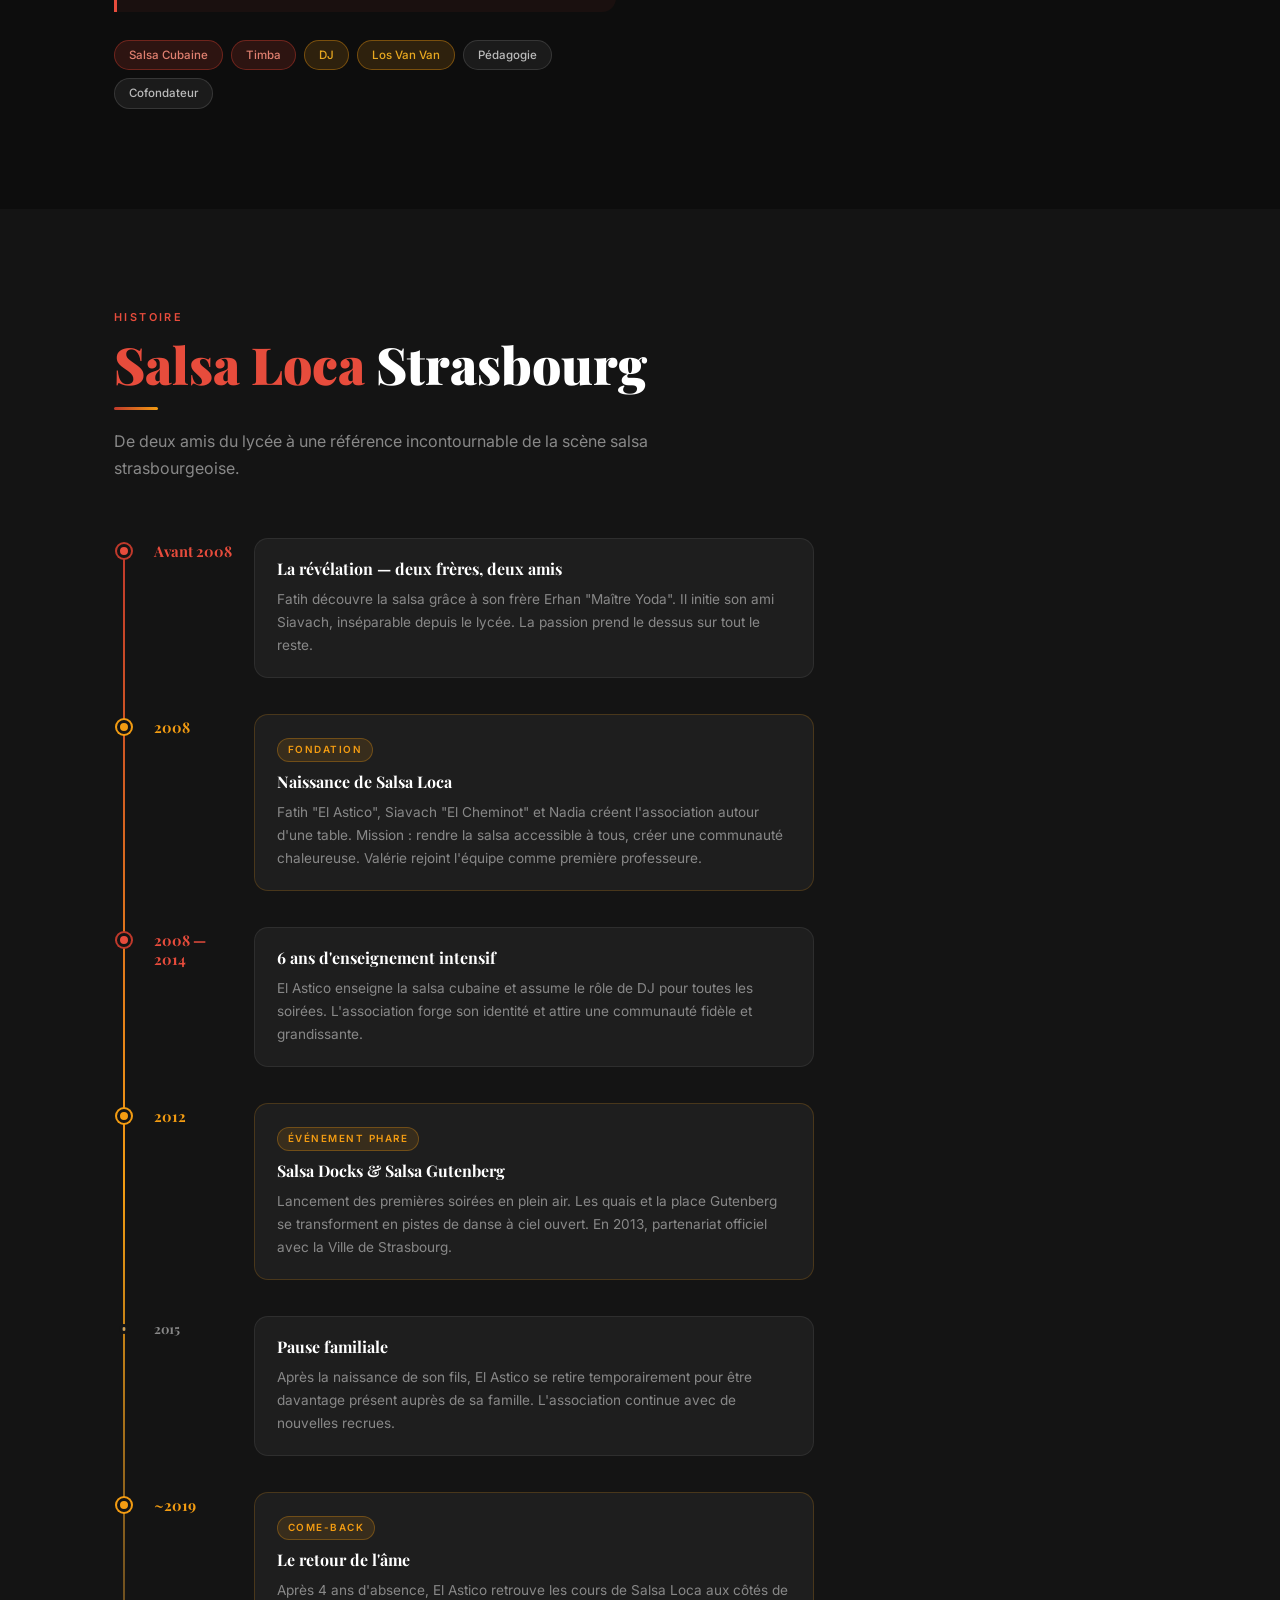
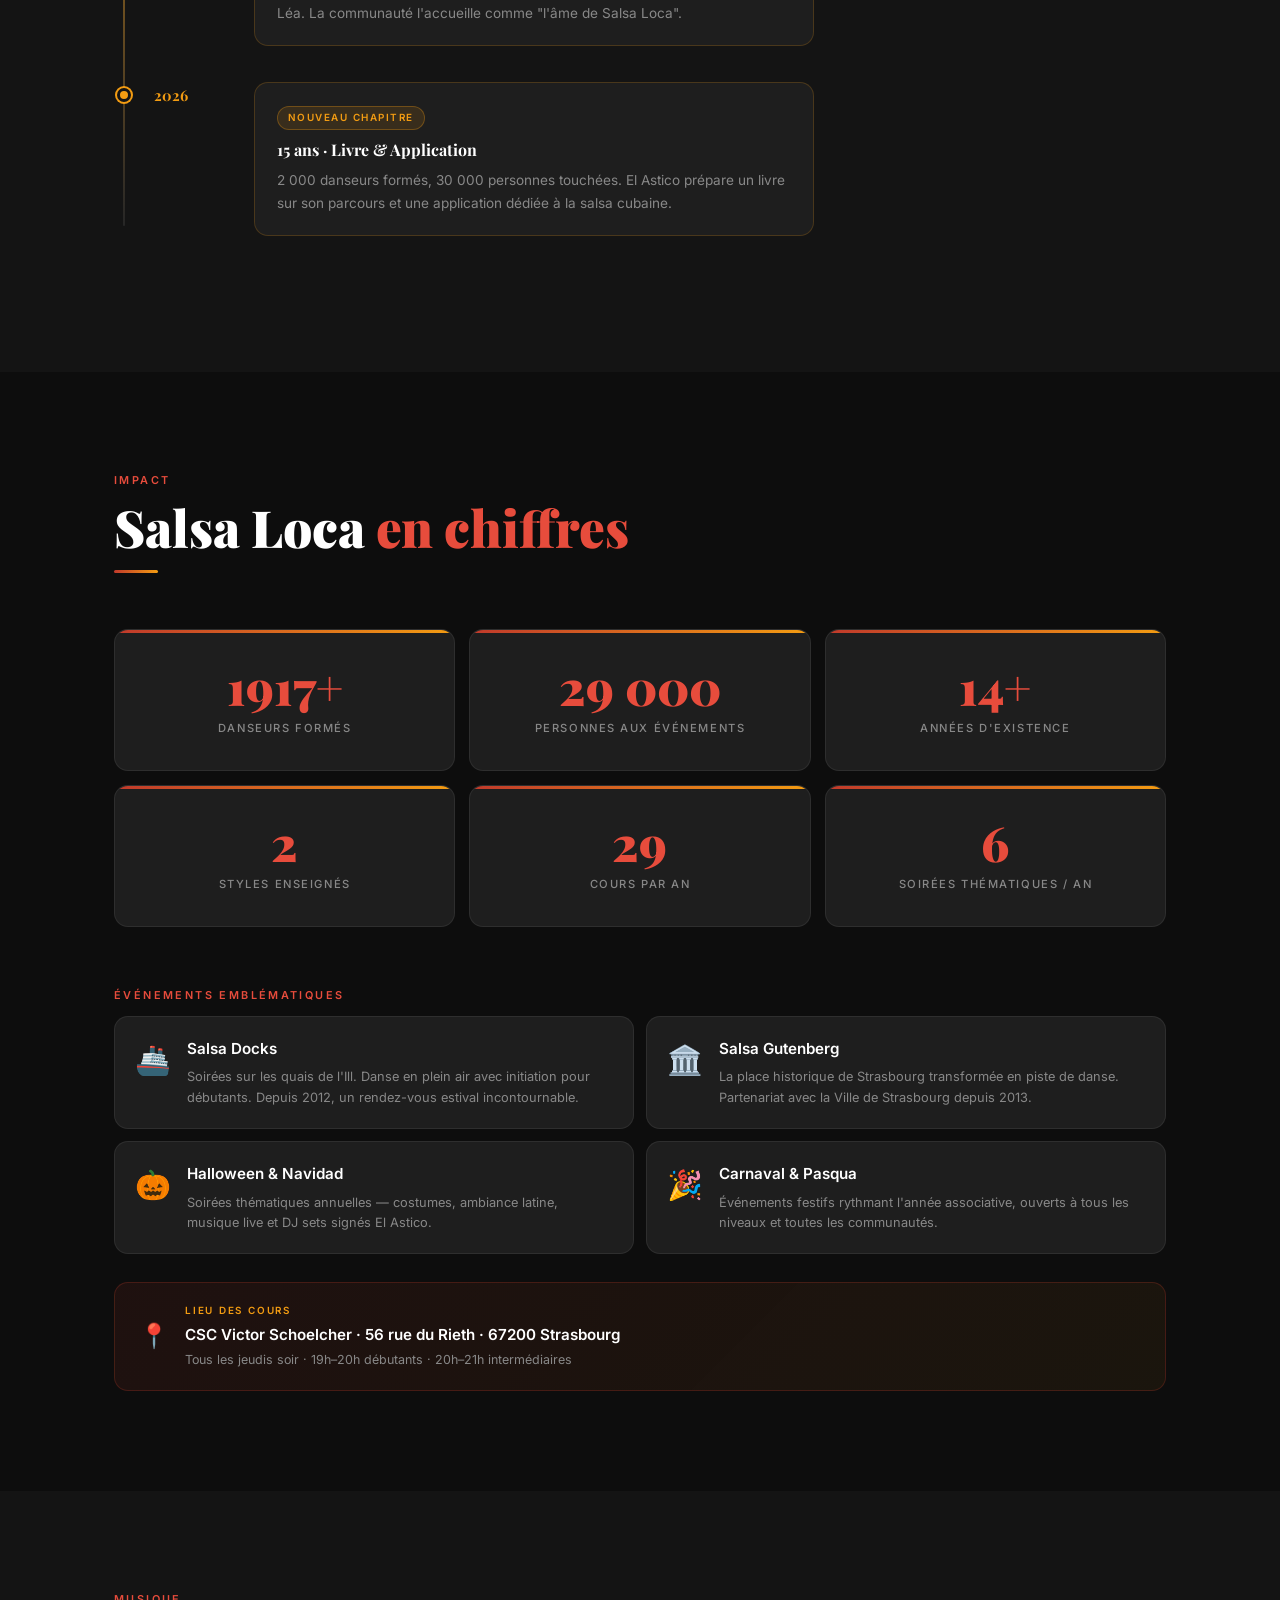
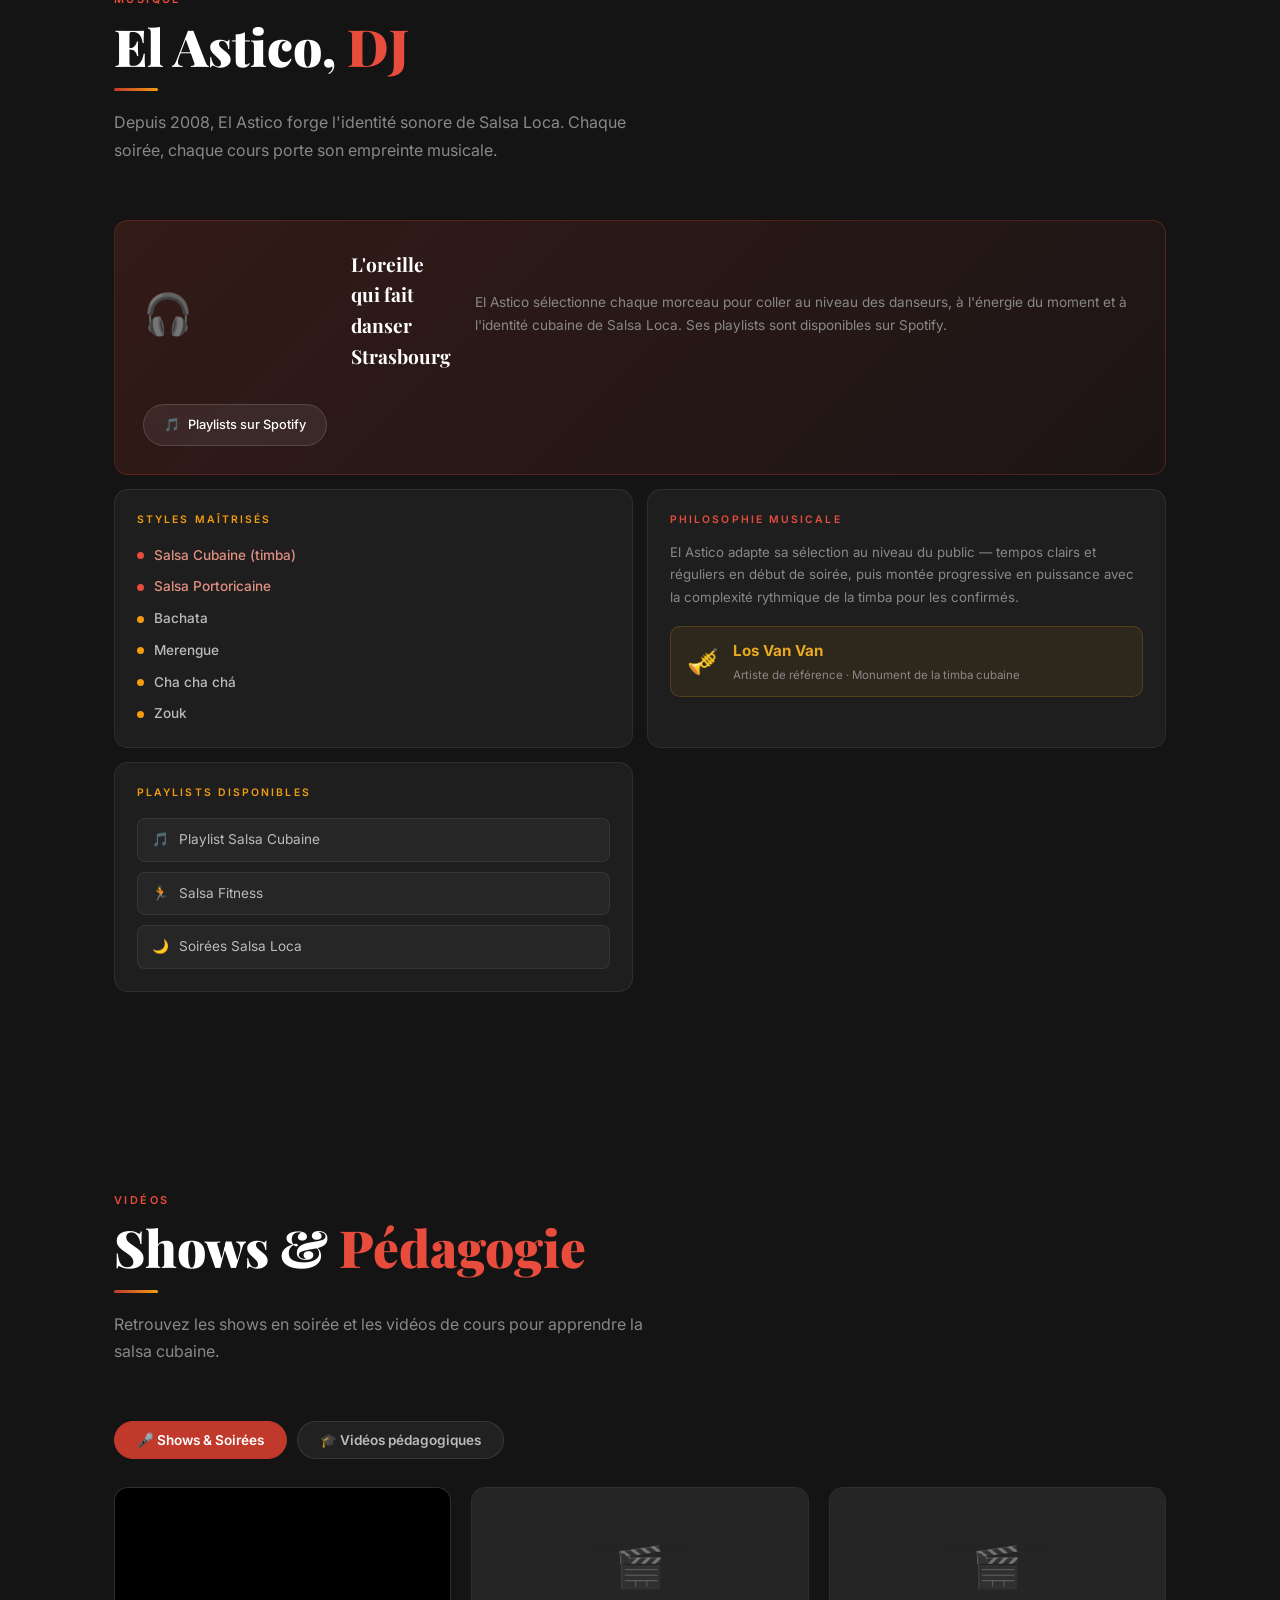
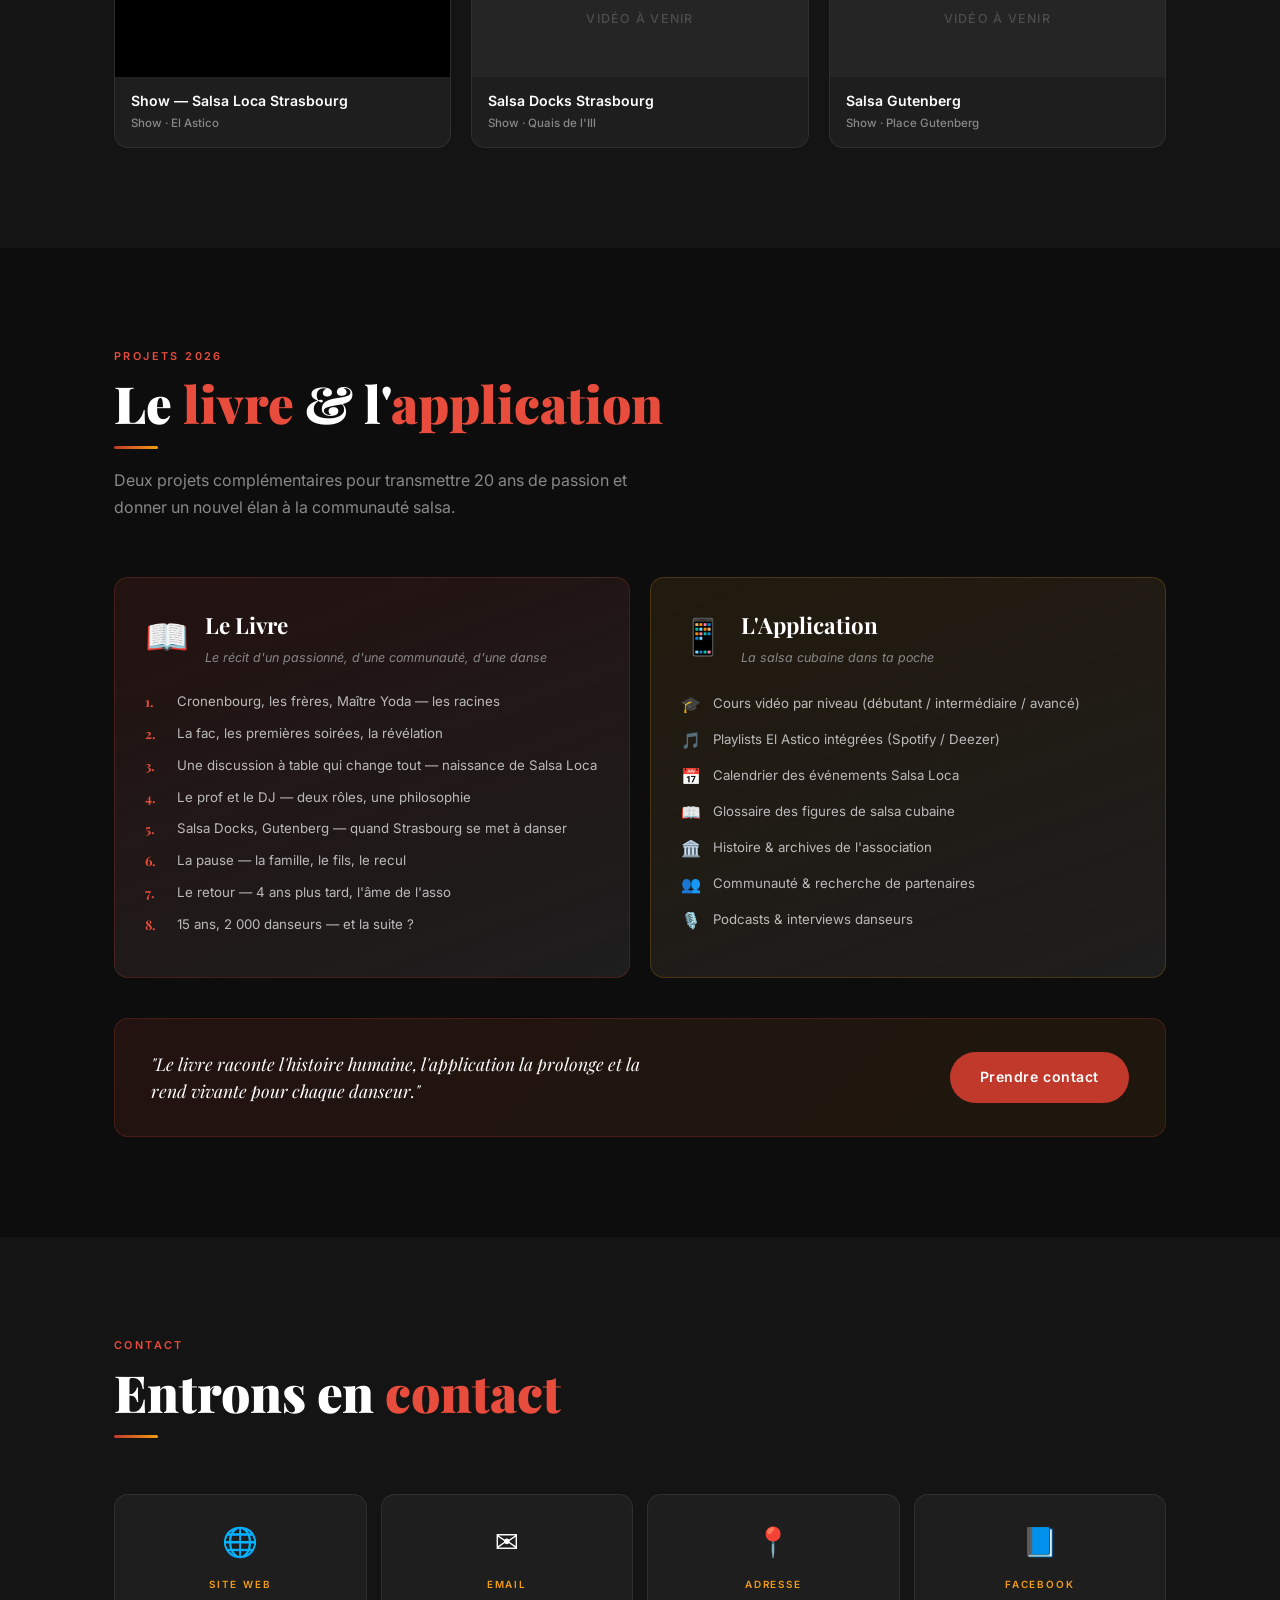
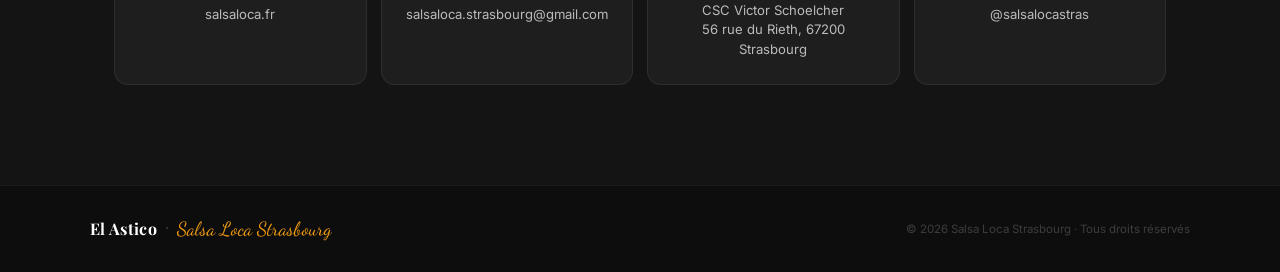
==== commit d2b8cb15: "Add real YouTube videos — show and cours de salsa" ====
--- a/index.html
+++ b/index.html
@@ -374,11 +374,11 @@
         <div class="video-grid">
           <div class="video-card reveal">
             <div class="video-wrap">
-              <iframe src="https://www.youtube.com/embed/HRZWXYoumAY" title="Salsa Cubaine & Portoricaine avec El Astico" allowfullscreen loading="lazy"></iframe>
+              <iframe src="https://www.youtube.com/embed/_o21quQY--4" title="Show El Astico — Salsa Loca" allowfullscreen loading="lazy"></iframe>
             </div>
             <div class="video-info">
-              <div class="video-title">Salsa Cubaine & Portoricaine à Strasbourg</div>
-              <div class="video-meta">Show · Salsa Loca</div>
+              <div class="video-title">Show — Salsa Loca Strasbourg</div>
+              <div class="video-meta">Show · El Astico</div>
             </div>
           </div>
           <div class="video-card reveal">
@@ -412,15 +412,12 @@
       <div class="video-panel" id="tab-peda">
         <div class="video-grid">
           <div class="video-card reveal">
-            <div class="video-wrap video-placeholder">
-              <div class="placeholder-inner">
-                <span class="placeholder-icon">🎓</span>
-                <span class="placeholder-text">Vidéo à venir</span>
-              </div>
+            <div class="video-wrap">
+              <iframe src="https://www.youtube.com/embed/SihZKUajiJ0" title="Cours salsa cubaine — El Astico" allowfullscreen loading="lazy"></iframe>
             </div>
             <div class="video-info">
-              <div class="video-title">Bases de la salsa cubaine — Débutants</div>
-              <div class="video-meta">Cours · Niveau débutant</div>
+              <div class="video-title">Cours de salsa cubaine</div>
+              <div class="video-meta">Cours · El Astico</div>
             </div>
           </div>
           <div class="video-card reveal">
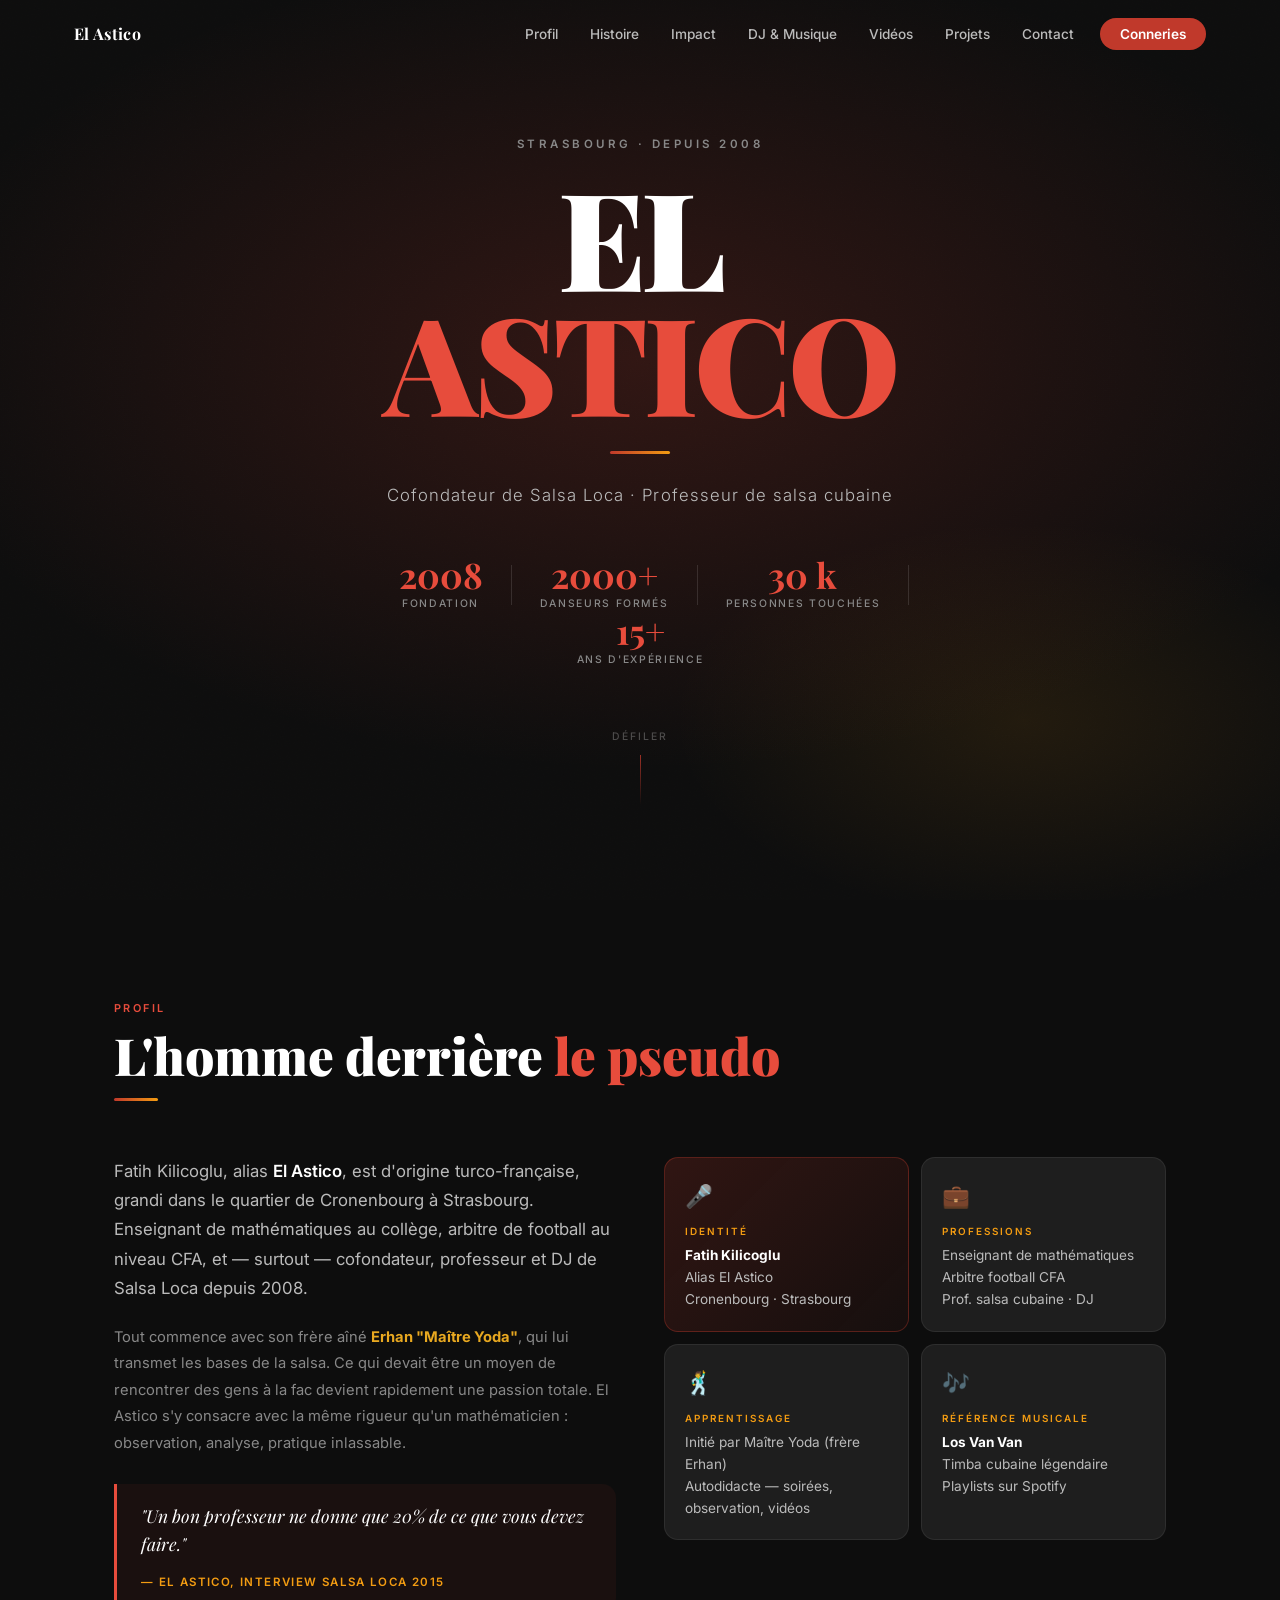
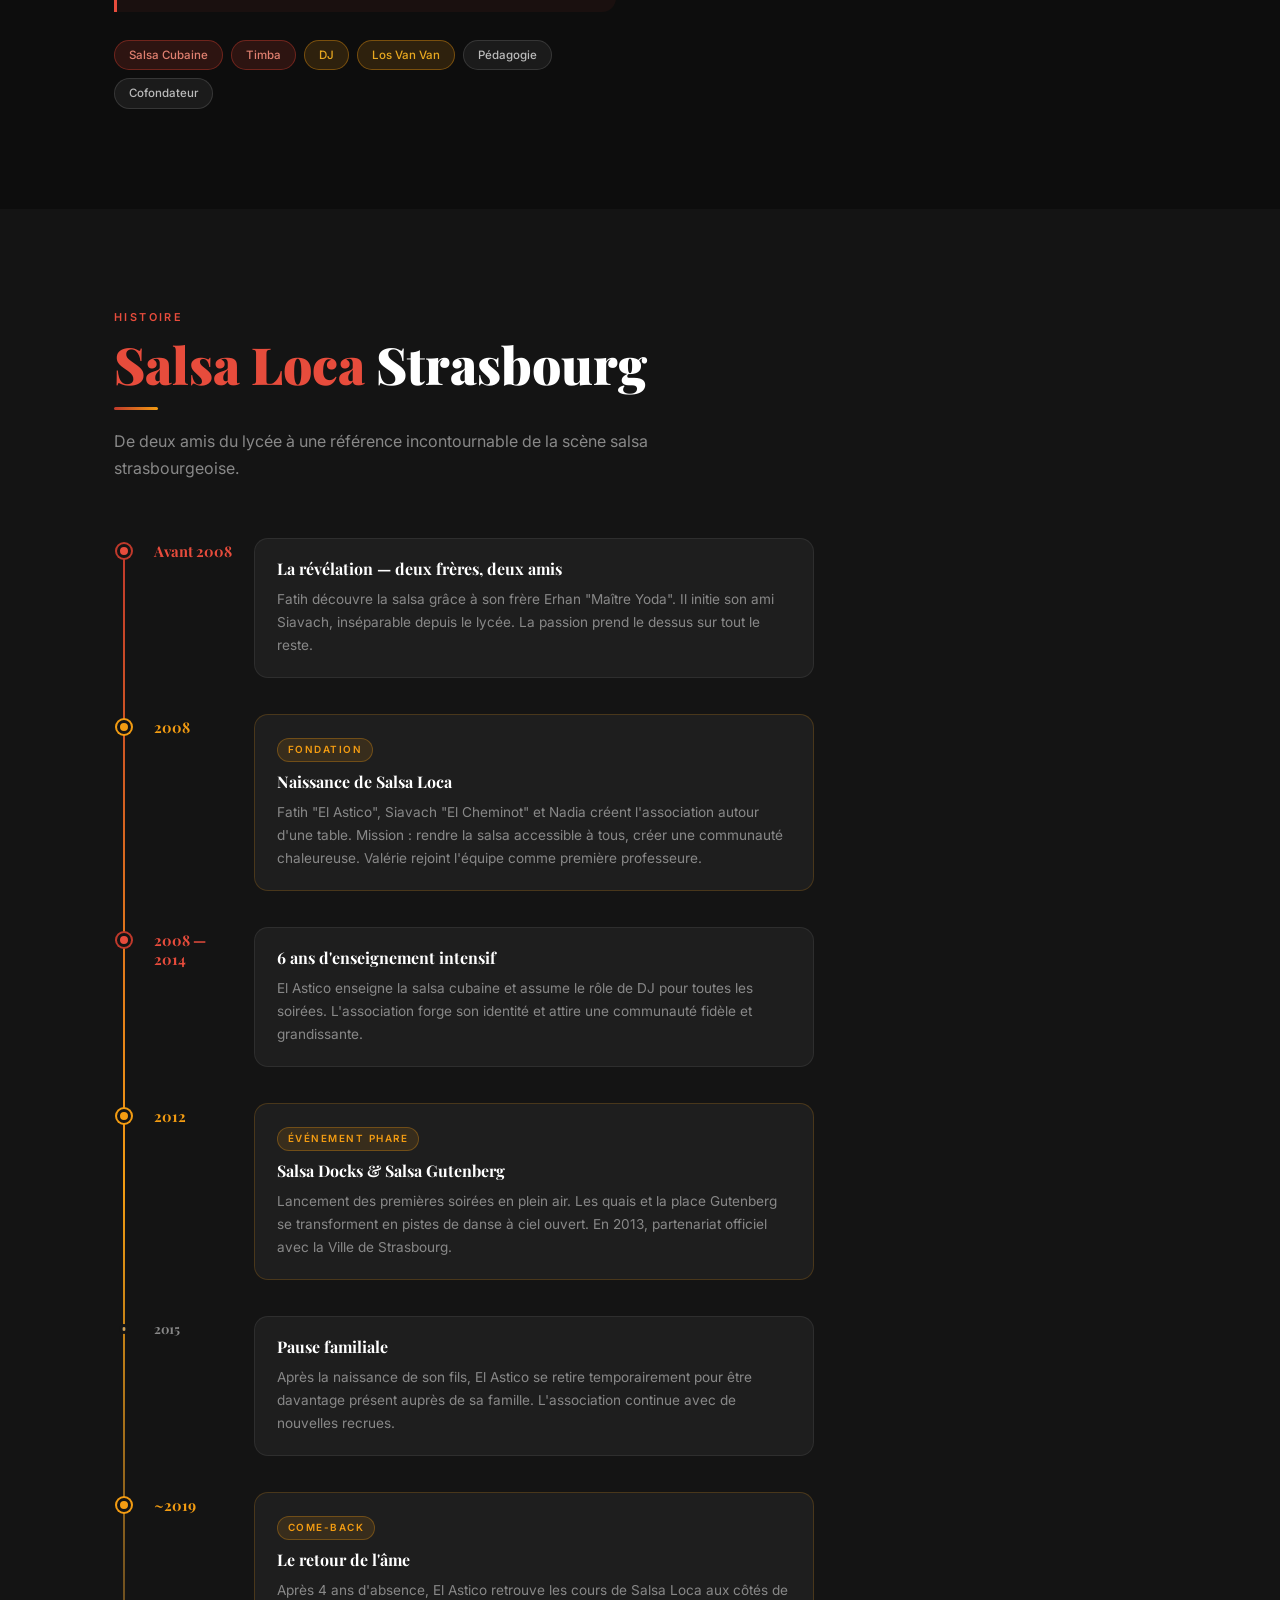
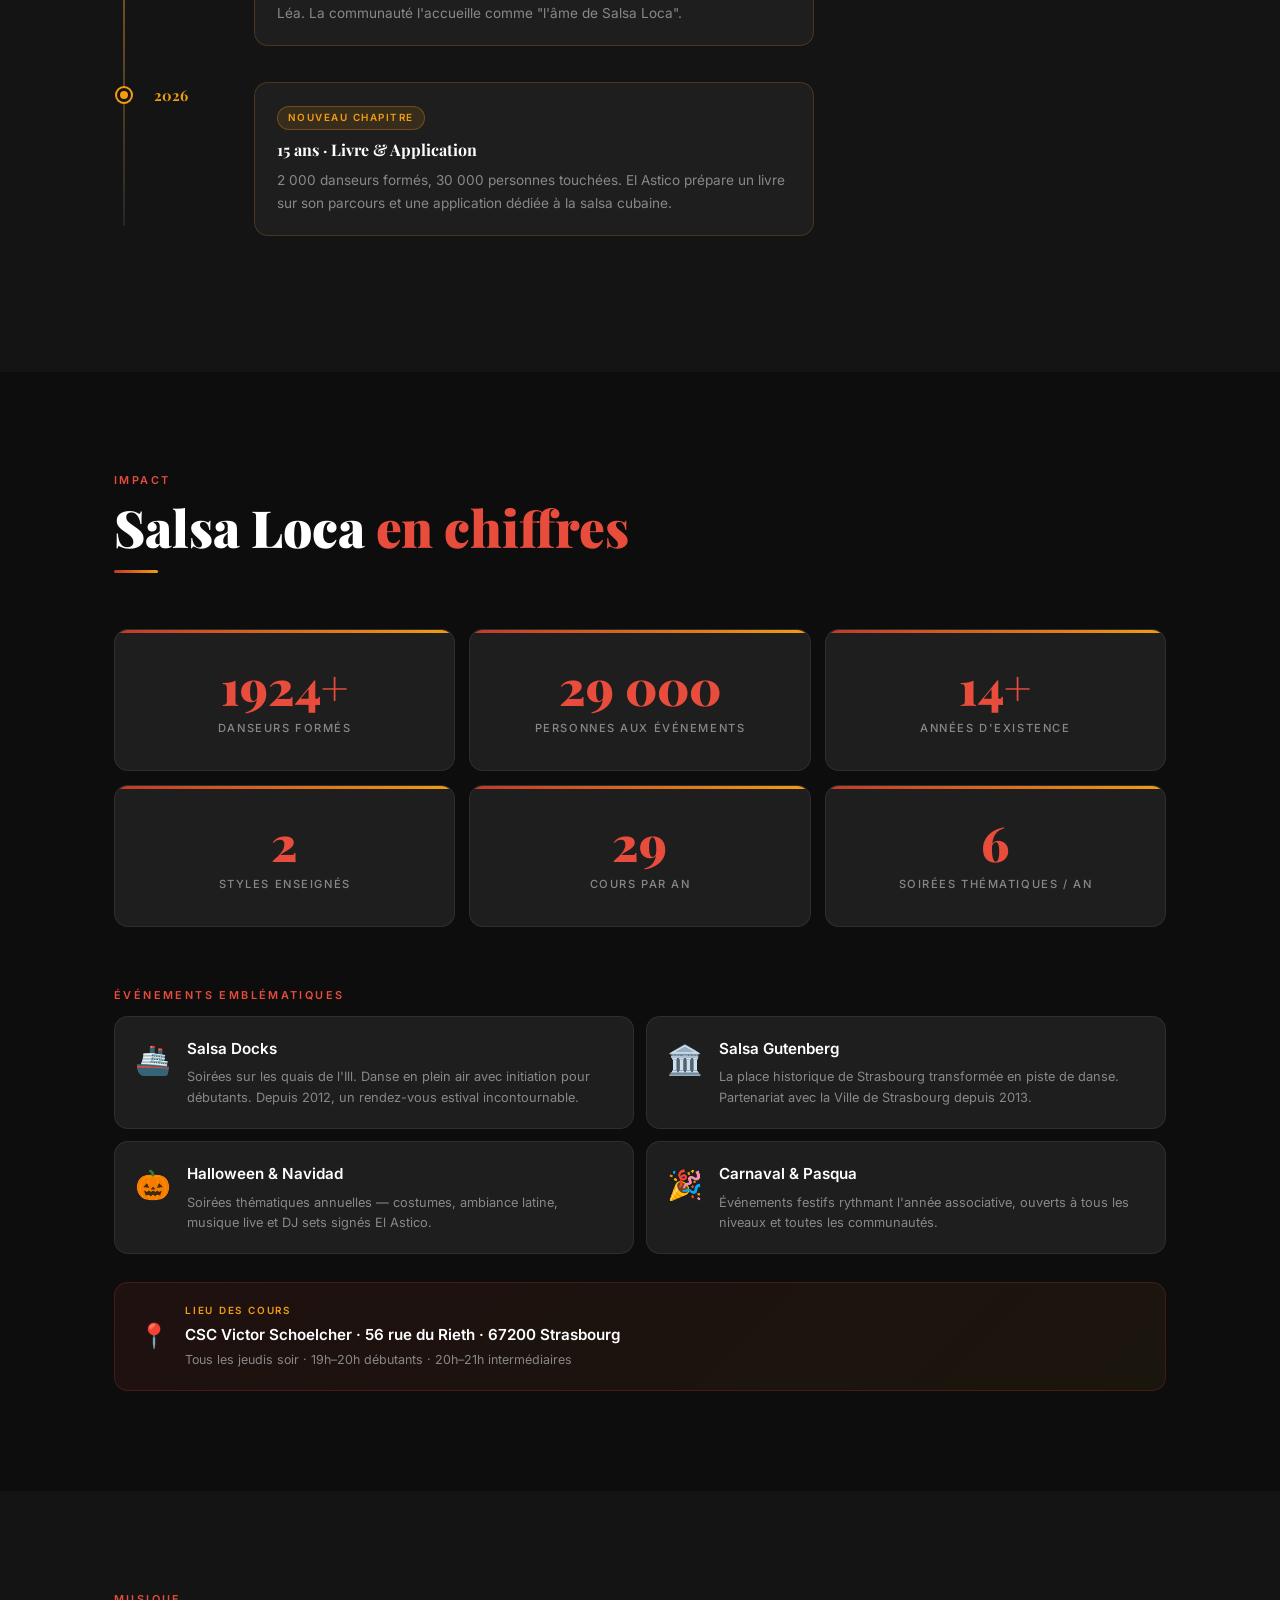
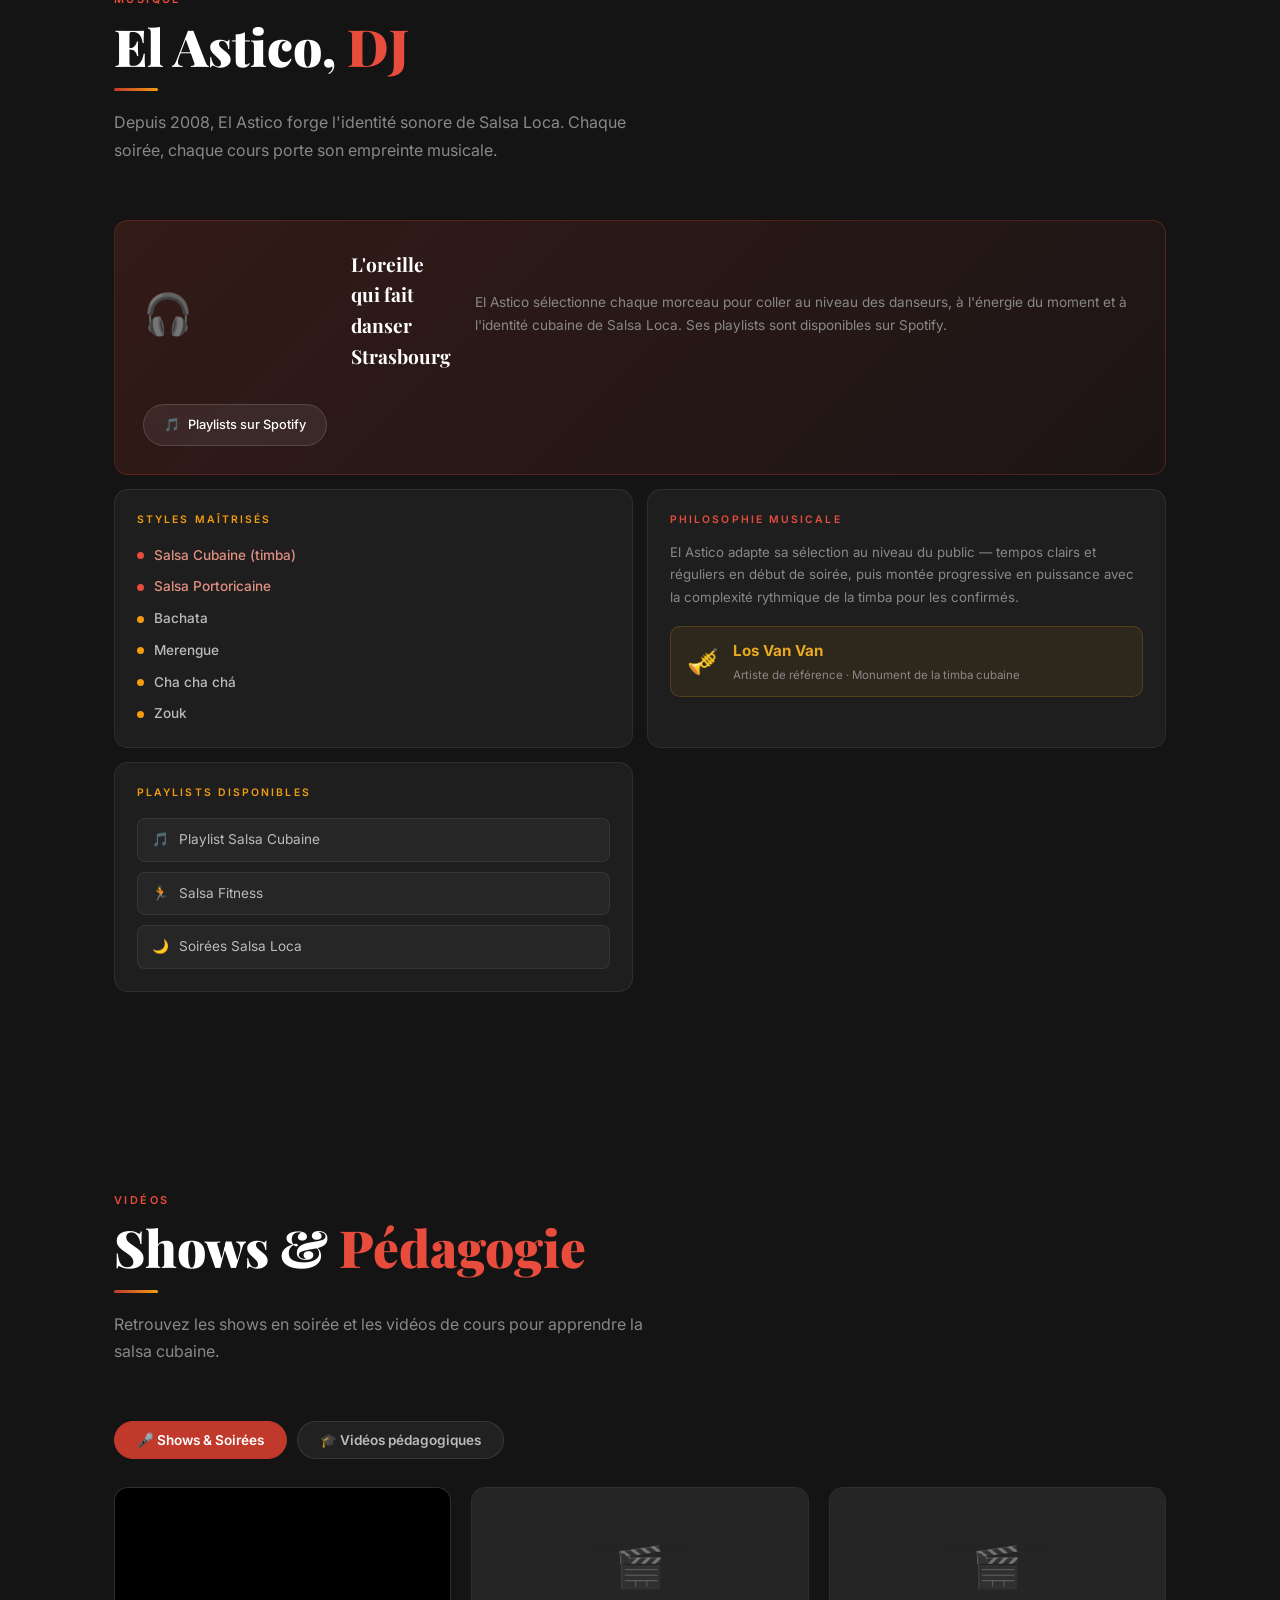
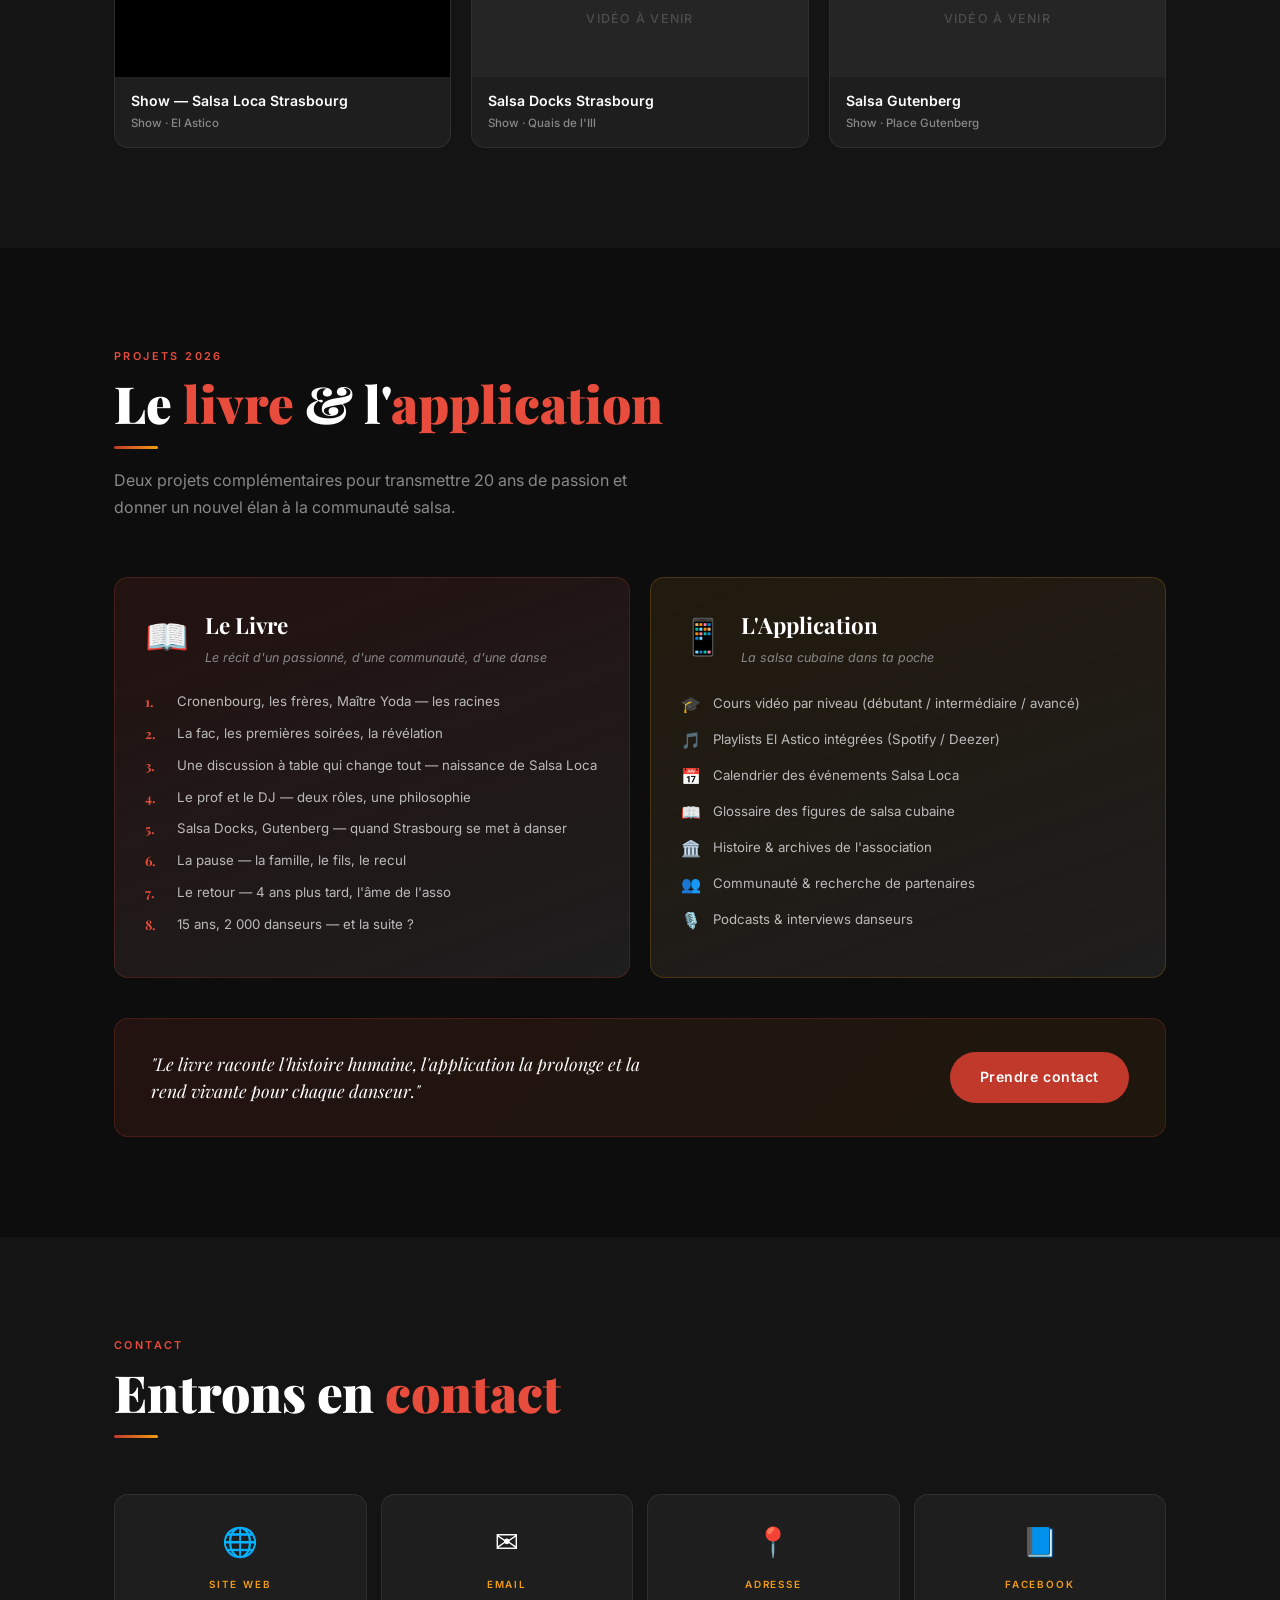
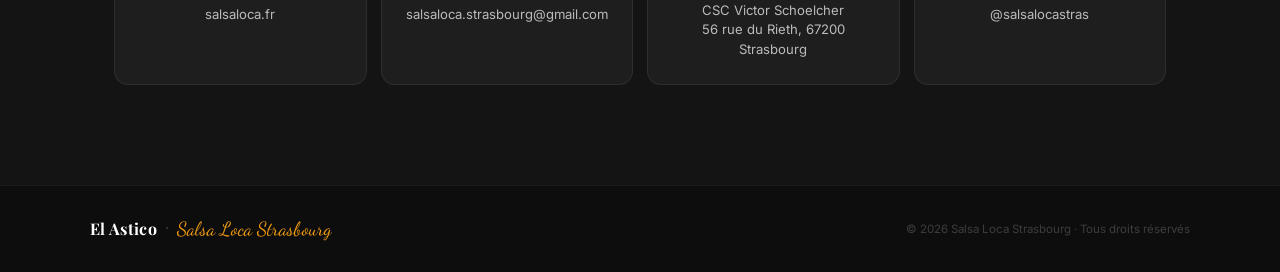
==== commit 1bfdd365: "Ajouter page Conneries avec 10 blagues d'enfants Co-Authored-By: Claude Sonnet 4.6 <noreply@anthropi" ====
--- a/index.html
+++ b/index.html
@@ -31,7 +31,8 @@
         <li><a href="#dj">DJ & Musique</a></li>
         <li><a href="#videos">Vidéos</a></li>
         <li><a href="#vision">Projets</a></li>
-        <li><a href="#contact" class="nav-cta">Contact</a></li>
+        <li><a href="#contact">Contact</a></li>
+        <li><a href="/conneries" class="nav-cta">Conneries</a></li>
       </ul>
     </div>
   </nav>
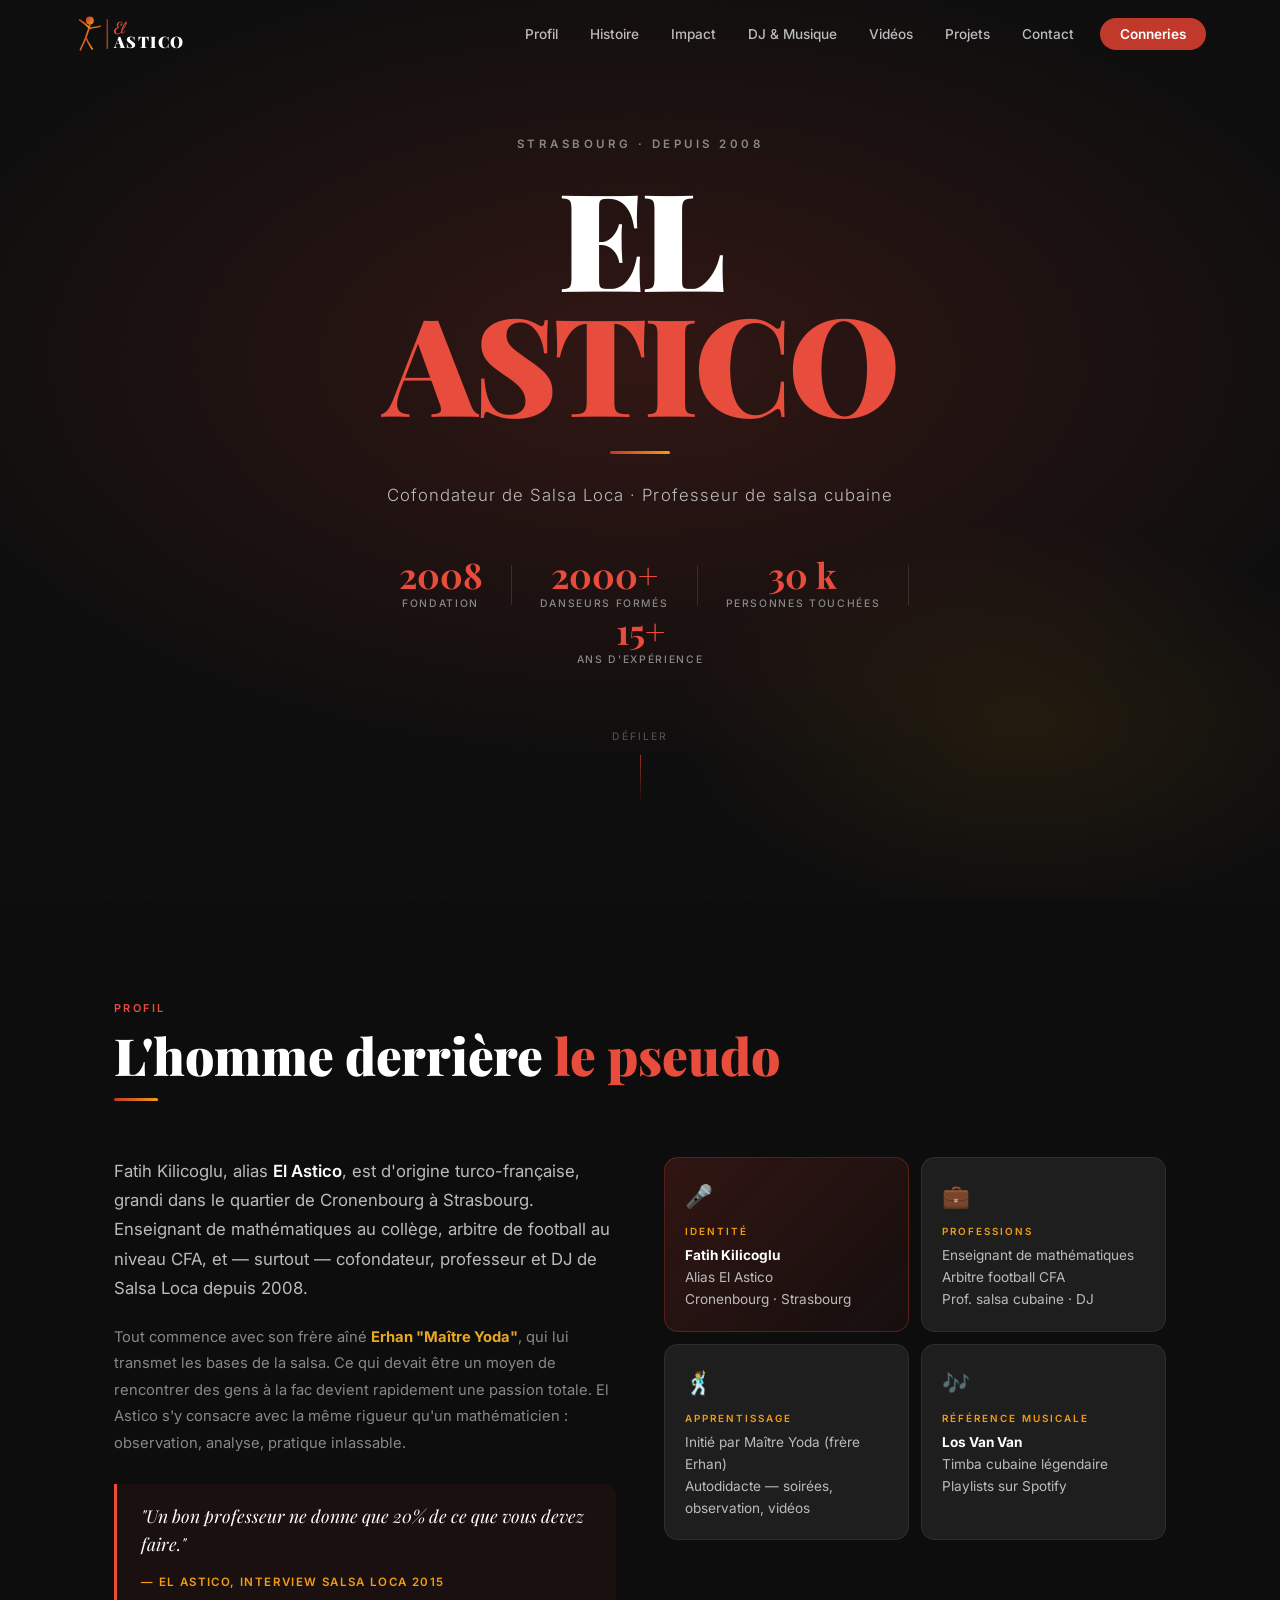
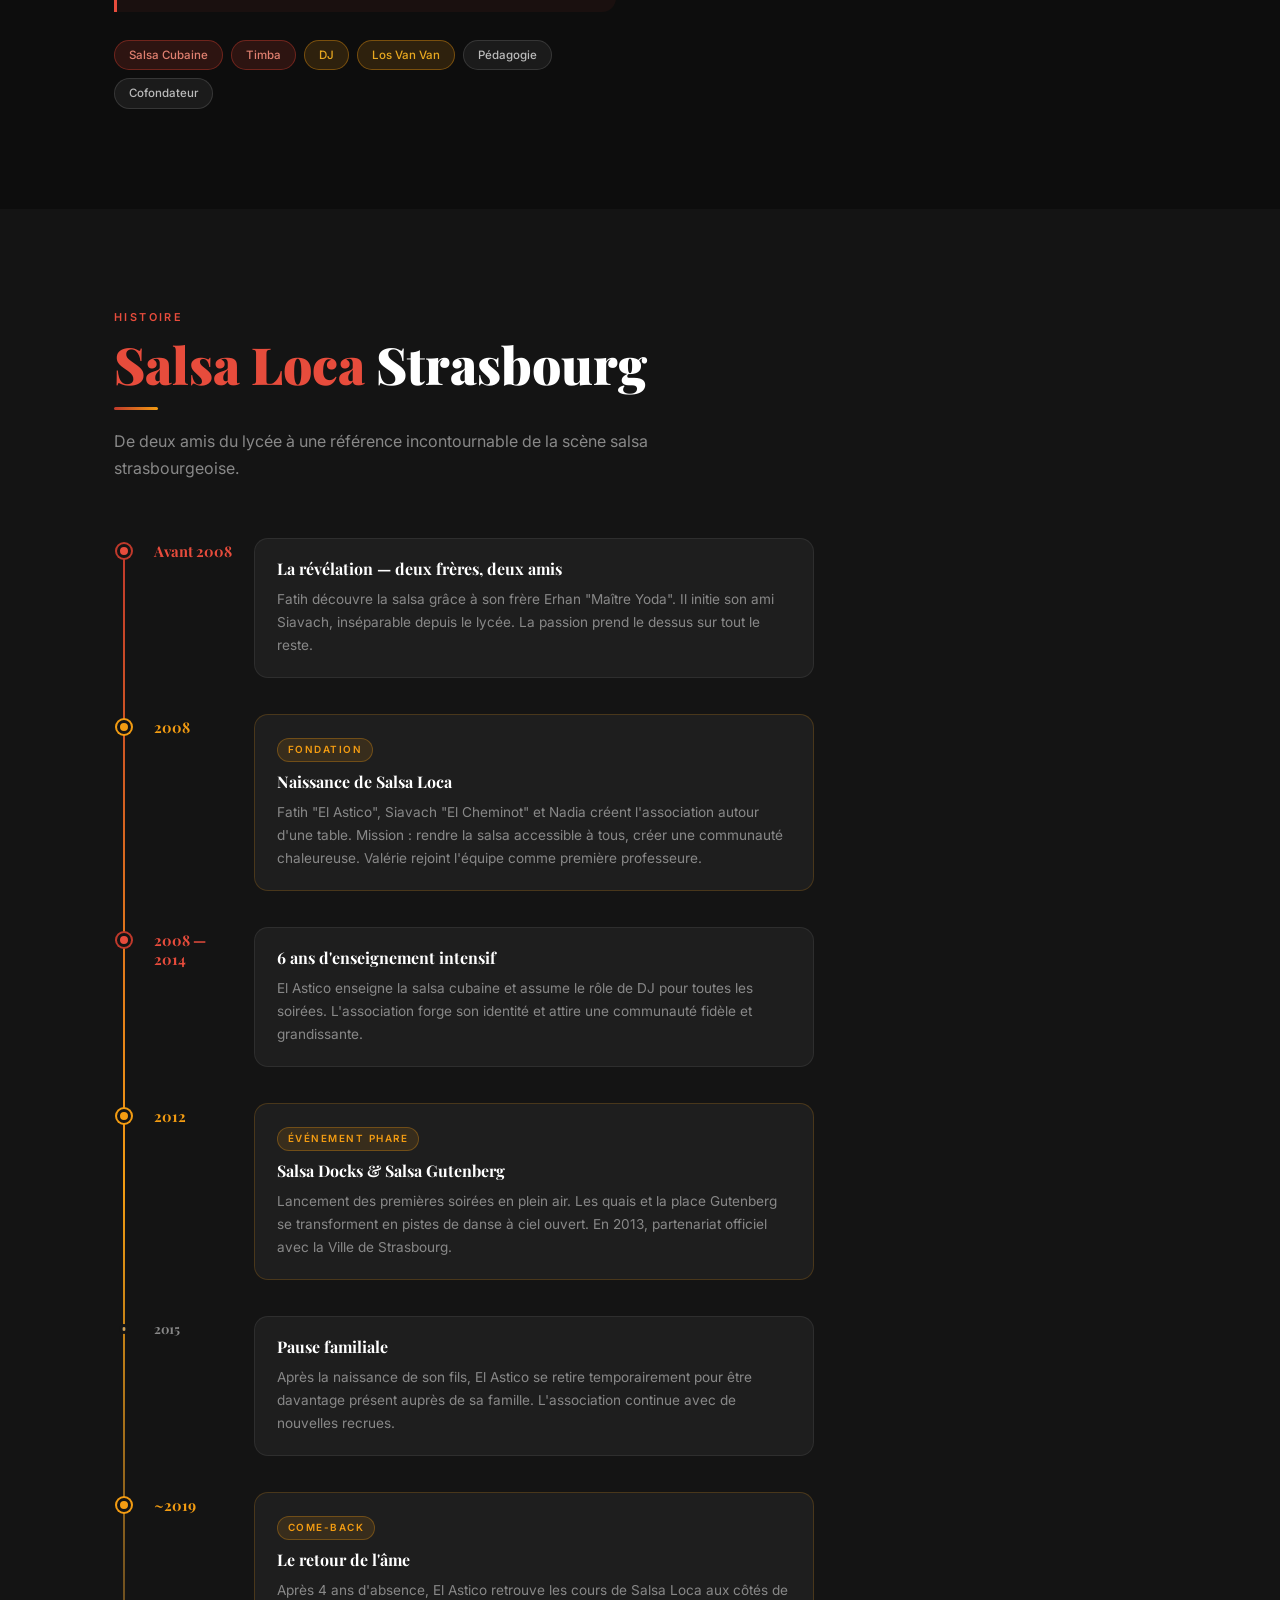
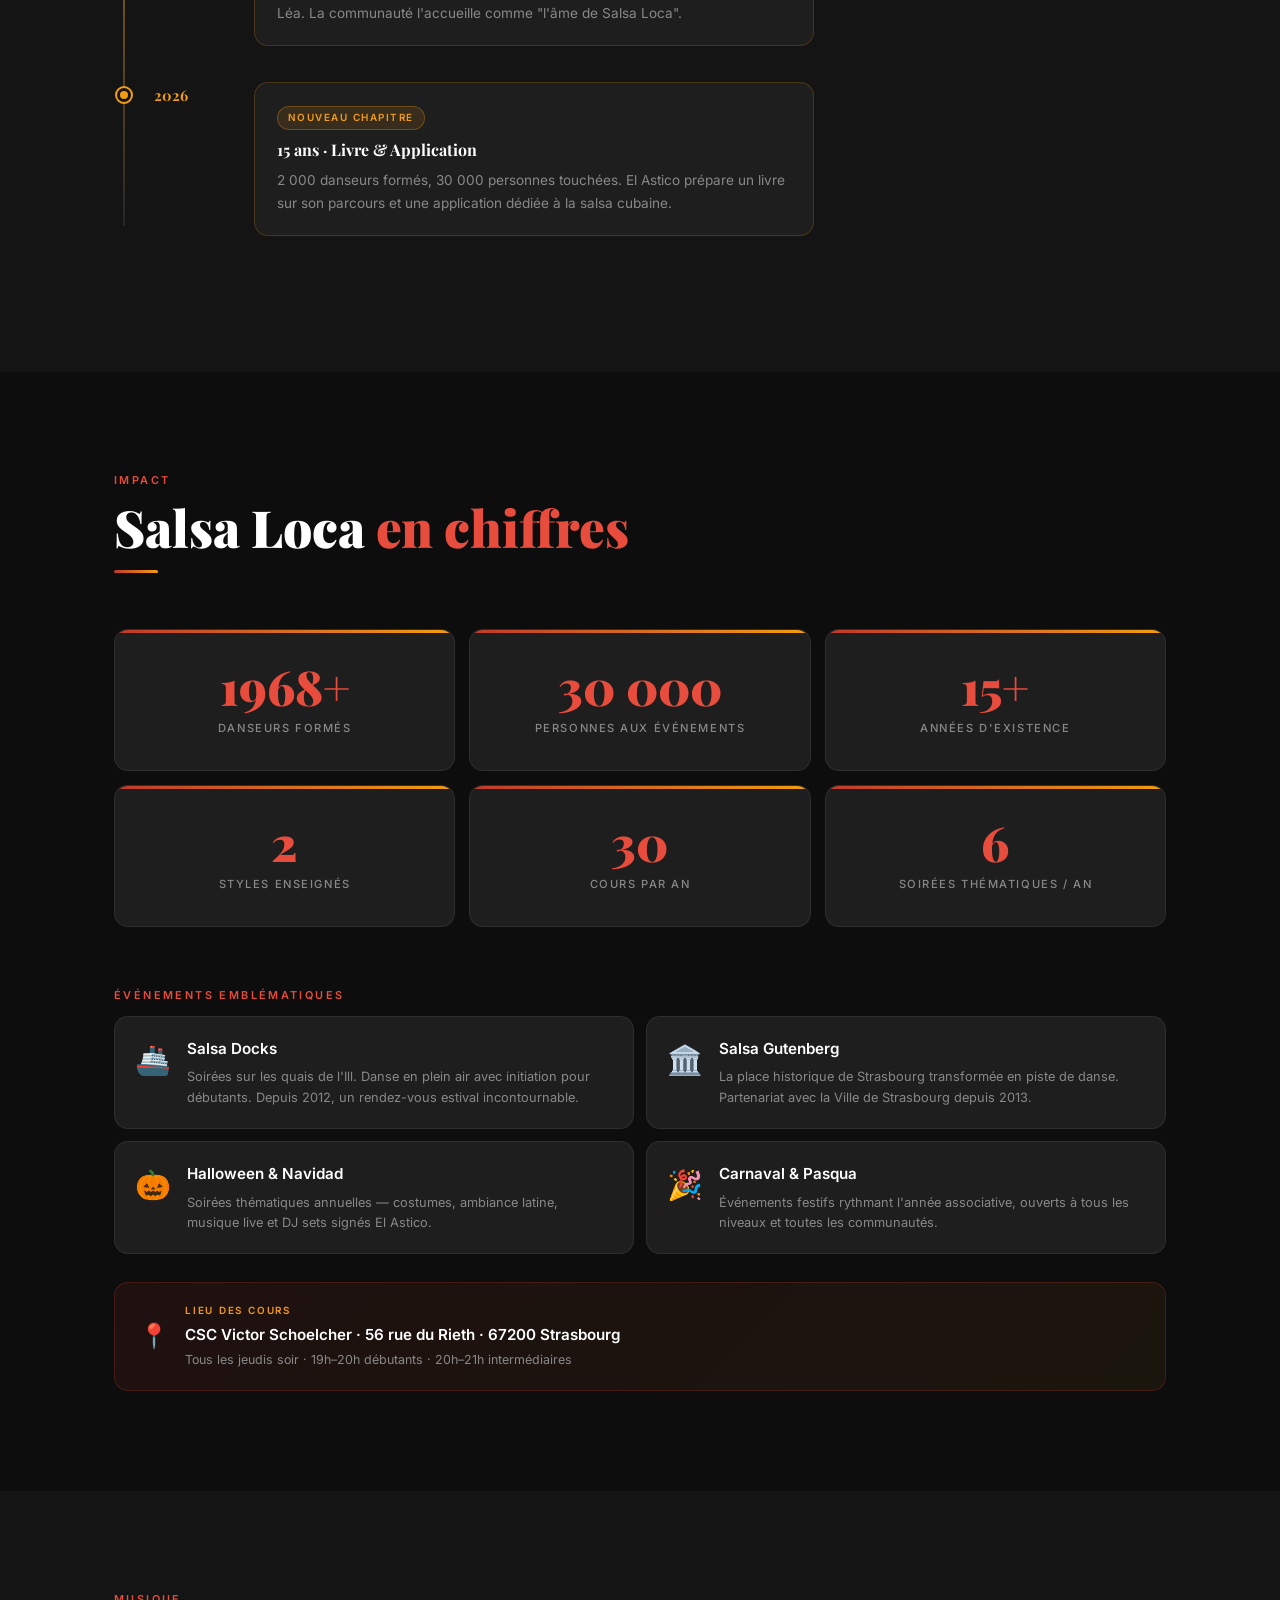
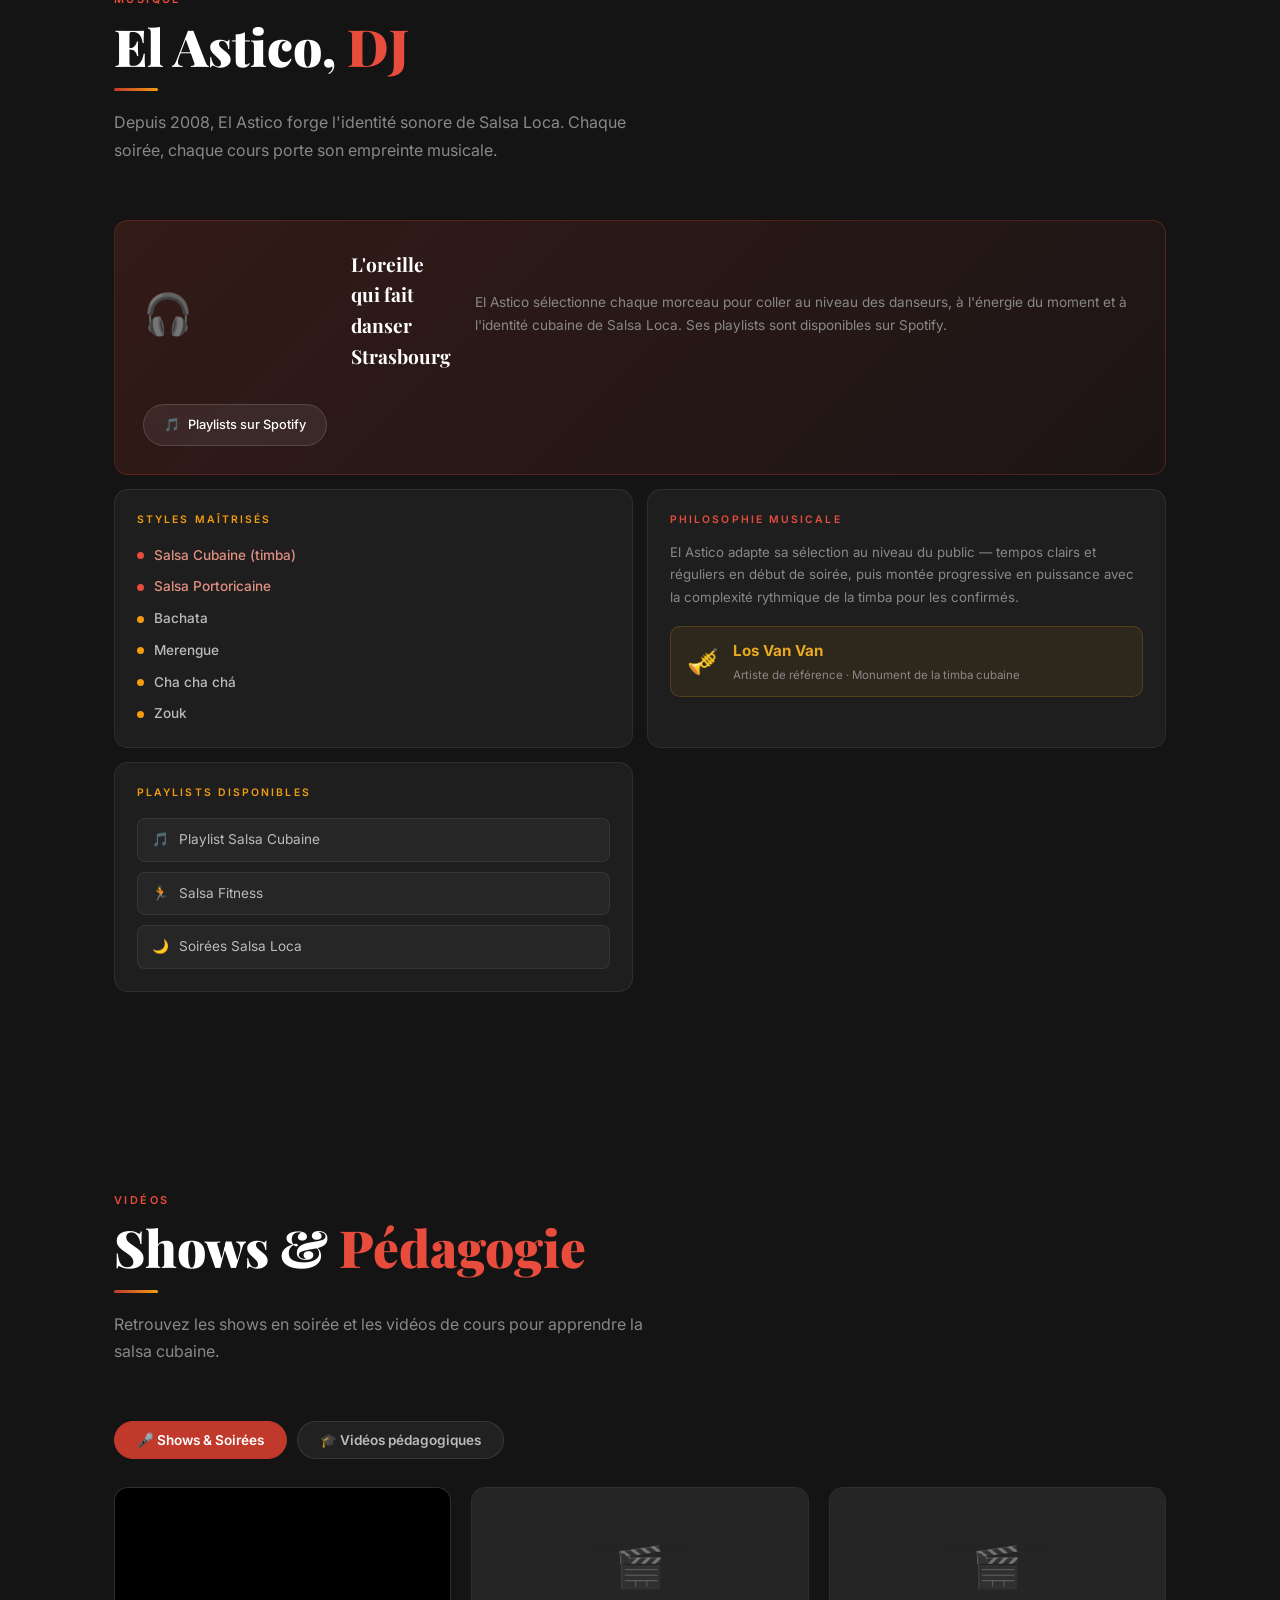
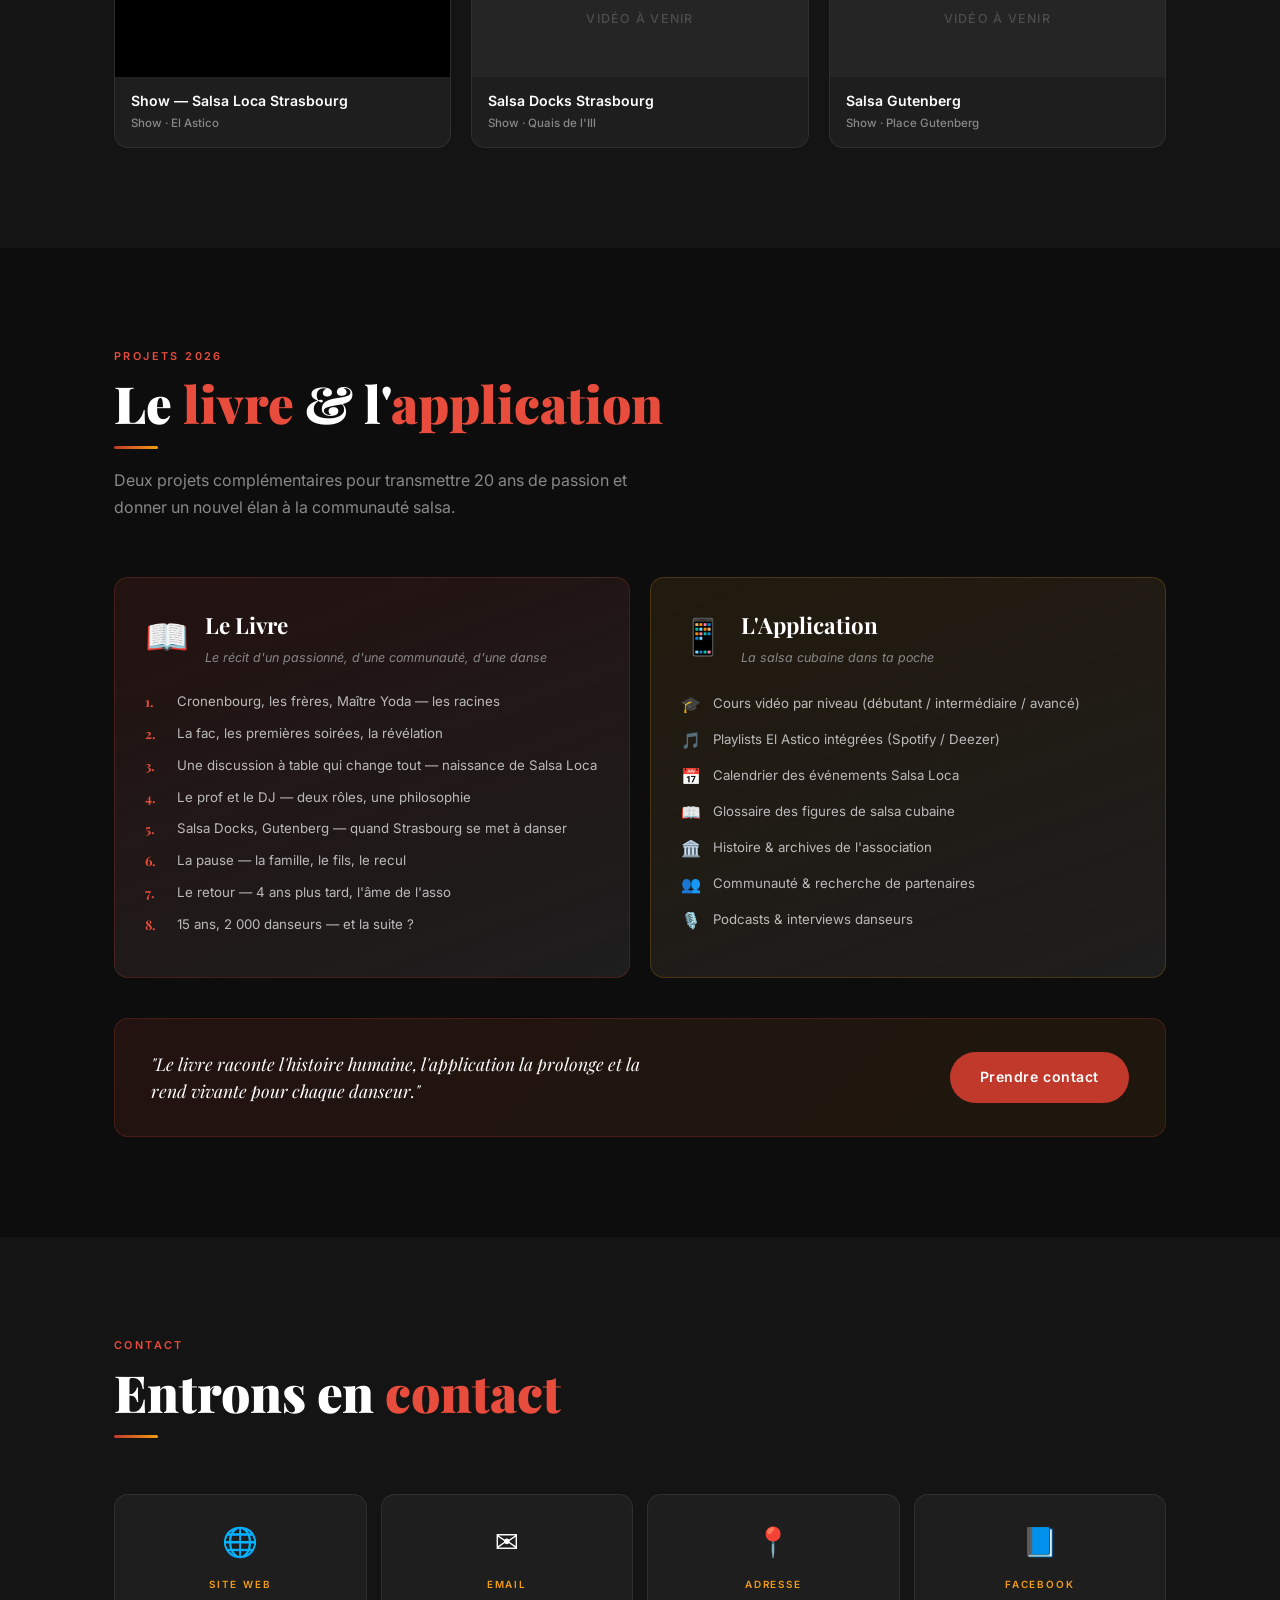
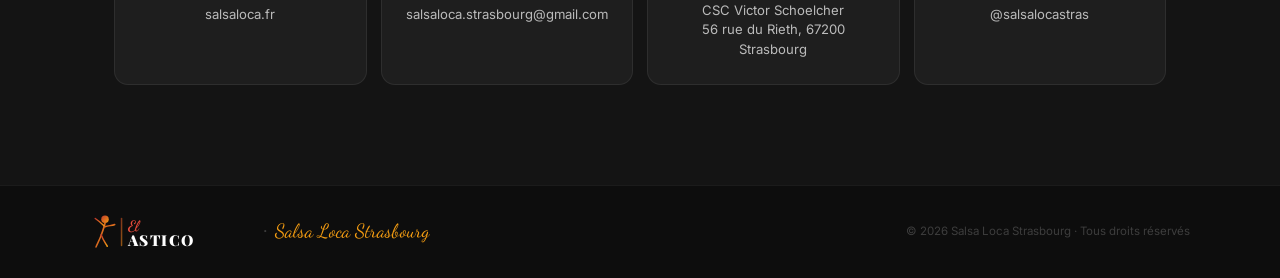
==== commit 926f4e39: "Add stylized SVG logo with dancer silhouette — nav and footer" ====
--- a/index.html
+++ b/index.html
@@ -18,8 +18,34 @@
   <!-- ── NAV ── -->
   <nav id="navbar">
     <div class="nav-inner">
-      <a href="#hero" class="nav-logo">
-        <span class="nav-logo-name">El Astico</span>
+      <a href="#hero" class="nav-logo" aria-label="El Astico — accueil">
+        <svg class="logo-svg" viewBox="0 0 220 48" xmlns="http://www.w3.org/2000/svg">
+          <defs>
+            <linearGradient id="lg" x1="0" y1="0" x2="1" y2="1">
+              <stop offset="0%" stop-color="#C0392B"/>
+              <stop offset="100%" stop-color="#F39C12"/>
+            </linearGradient>
+            <linearGradient id="lgh" x1="0" y1="0" x2="1" y2="0">
+              <stop offset="0%" stop-color="#C0392B"/>
+              <stop offset="100%" stop-color="#F39C12"/>
+            </linearGradient>
+          </defs>
+          <!-- Dancer silhouette -->
+          <circle cx="20" cy="7" r="5" fill="url(#lg)"/>
+          <path d="M20 12 C19 18 17 22 15 28" stroke="url(#lg)" stroke-width="2.2" fill="none" stroke-linecap="round"/>
+          <path d="M19 16 C15 12 10 8 7 6" stroke="url(#lg)" stroke-width="2" fill="none" stroke-linecap="round"/>
+          <path d="M20 17 C24 15 29 16 33 14" stroke="url(#lg)" stroke-width="2" fill="none" stroke-linecap="round"/>
+          <path d="M15 28 C13 34 10 39 8 44" stroke="url(#lg)" stroke-width="2" fill="none" stroke-linecap="round"/>
+          <path d="M15 28 C17 34 20 38 23 43" stroke="url(#lg)" stroke-width="2" fill="none" stroke-linecap="round"/>
+          <!-- Separator bar -->
+          <rect x="41" y="5" width="2" height="38" rx="1" fill="url(#lg)" opacity="0.6"/>
+          <!-- "El" script -->
+          <text x="50" y="23" font-family="Dancing Script, cursive" font-size="20" font-weight="700" fill="#E74C3C">El</text>
+          <!-- Gold accent line -->
+          <line x1="50" y1="26" x2="72" y2="26" stroke="url(#lgh)" stroke-width="1.2" opacity="0.6"/>
+          <!-- "ASTICO" serif -->
+          <text x="50" y="42" font-family="Playfair Display, serif" font-size="20" font-weight="900" fill="white" letter-spacing="2">ASTICO</text>
+        </svg>
       </a>
       <button class="nav-burger" id="burger" aria-label="Menu">
         <span></span><span></span><span></span>
@@ -546,7 +572,28 @@
   <footer>
     <div class="footer-inner">
       <div class="footer-logo">
-        <span class="nav-logo-name">El Astico</span>
+        <svg viewBox="0 0 220 48" xmlns="http://www.w3.org/2000/svg" height="36" style="display:block">
+          <defs>
+            <linearGradient id="lg2" x1="0" y1="0" x2="1" y2="1">
+              <stop offset="0%" stop-color="#C0392B"/>
+              <stop offset="100%" stop-color="#F39C12"/>
+            </linearGradient>
+            <linearGradient id="lgh2" x1="0" y1="0" x2="1" y2="0">
+              <stop offset="0%" stop-color="#C0392B"/>
+              <stop offset="100%" stop-color="#F39C12"/>
+            </linearGradient>
+          </defs>
+          <circle cx="20" cy="7" r="5" fill="url(#lg2)"/>
+          <path d="M20 12 C19 18 17 22 15 28" stroke="url(#lg2)" stroke-width="2.2" fill="none" stroke-linecap="round"/>
+          <path d="M19 16 C15 12 10 8 7 6" stroke="url(#lg2)" stroke-width="2" fill="none" stroke-linecap="round"/>
+          <path d="M20 17 C24 15 29 16 33 14" stroke="url(#lg2)" stroke-width="2" fill="none" stroke-linecap="round"/>
+          <path d="M15 28 C13 34 10 39 8 44" stroke="url(#lg2)" stroke-width="2" fill="none" stroke-linecap="round"/>
+          <path d="M15 28 C17 34 20 38 23 43" stroke="url(#lg2)" stroke-width="2" fill="none" stroke-linecap="round"/>
+          <rect x="41" y="5" width="2" height="38" rx="1" fill="url(#lg2)" opacity="0.6"/>
+          <text x="50" y="23" font-family="Dancing Script, cursive" font-size="20" font-weight="700" fill="#E74C3C">El</text>
+          <line x1="50" y1="26" x2="72" y2="26" stroke="url(#lgh2)" stroke-width="1.2" opacity="0.6"/>
+          <text x="50" y="42" font-family="Playfair Display, serif" font-size="20" font-weight="900" fill="white" letter-spacing="2">ASTICO</text>
+        </svg>
         <span class="footer-sep">·</span>
         <span class="footer-asso">Salsa Loca Strasbourg</span>
       </div>
--- a/style.css
+++ b/style.css
@@ -102,15 +102,17 @@
 .nav-logo {
   display: flex;
   align-items: center;
-  gap: 6px;
-}
-
-.nav-logo-script {
-  font-family: var(--font-script);
-  font-size: 1.5rem;
-  color: var(--red2);
-  line-height: 1;
-}
+  flex-shrink: 0;
+}
+
+.logo-svg {
+  height: 38px;
+  width: auto;
+  display: block;
+  transition: opacity var(--transition);
+}
+
+.nav-logo:hover .logo-svg { opacity: 0.85; }
 
 .nav-logo-name {
   font-family: var(--font-display);
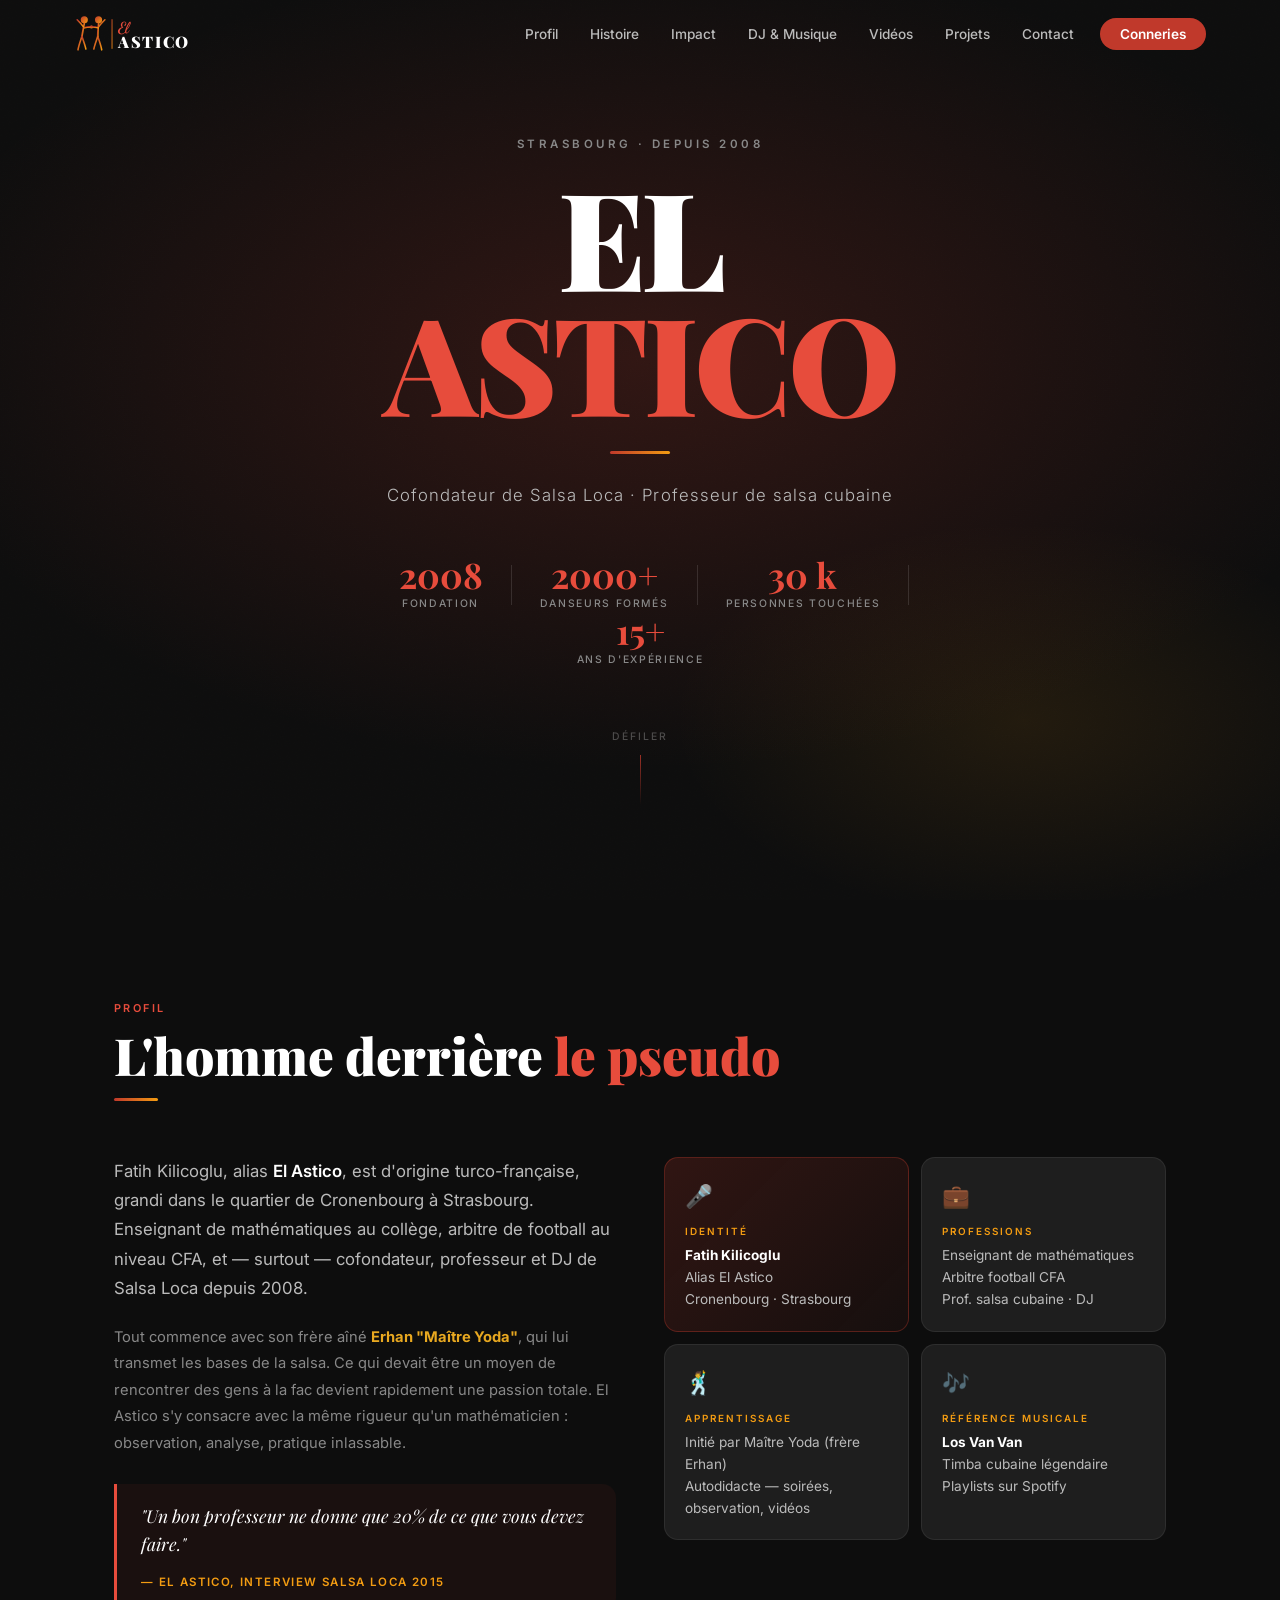
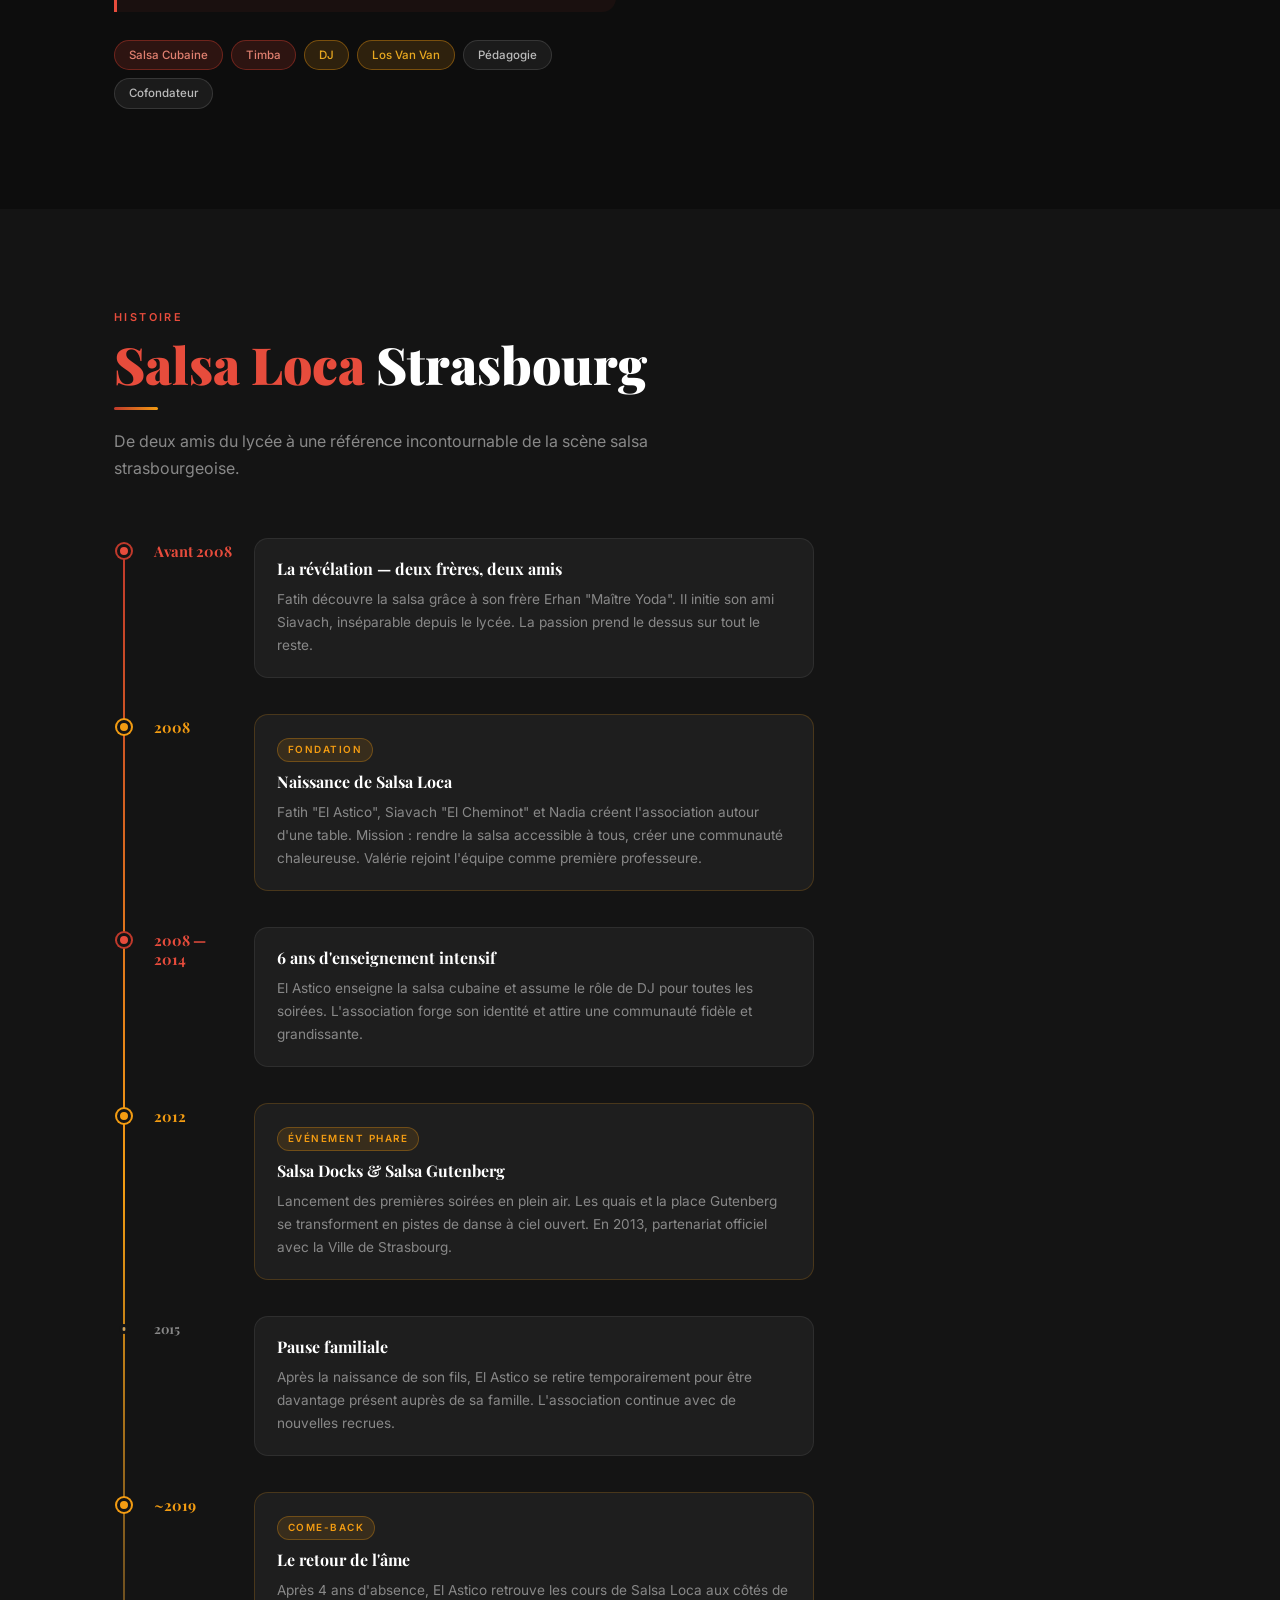
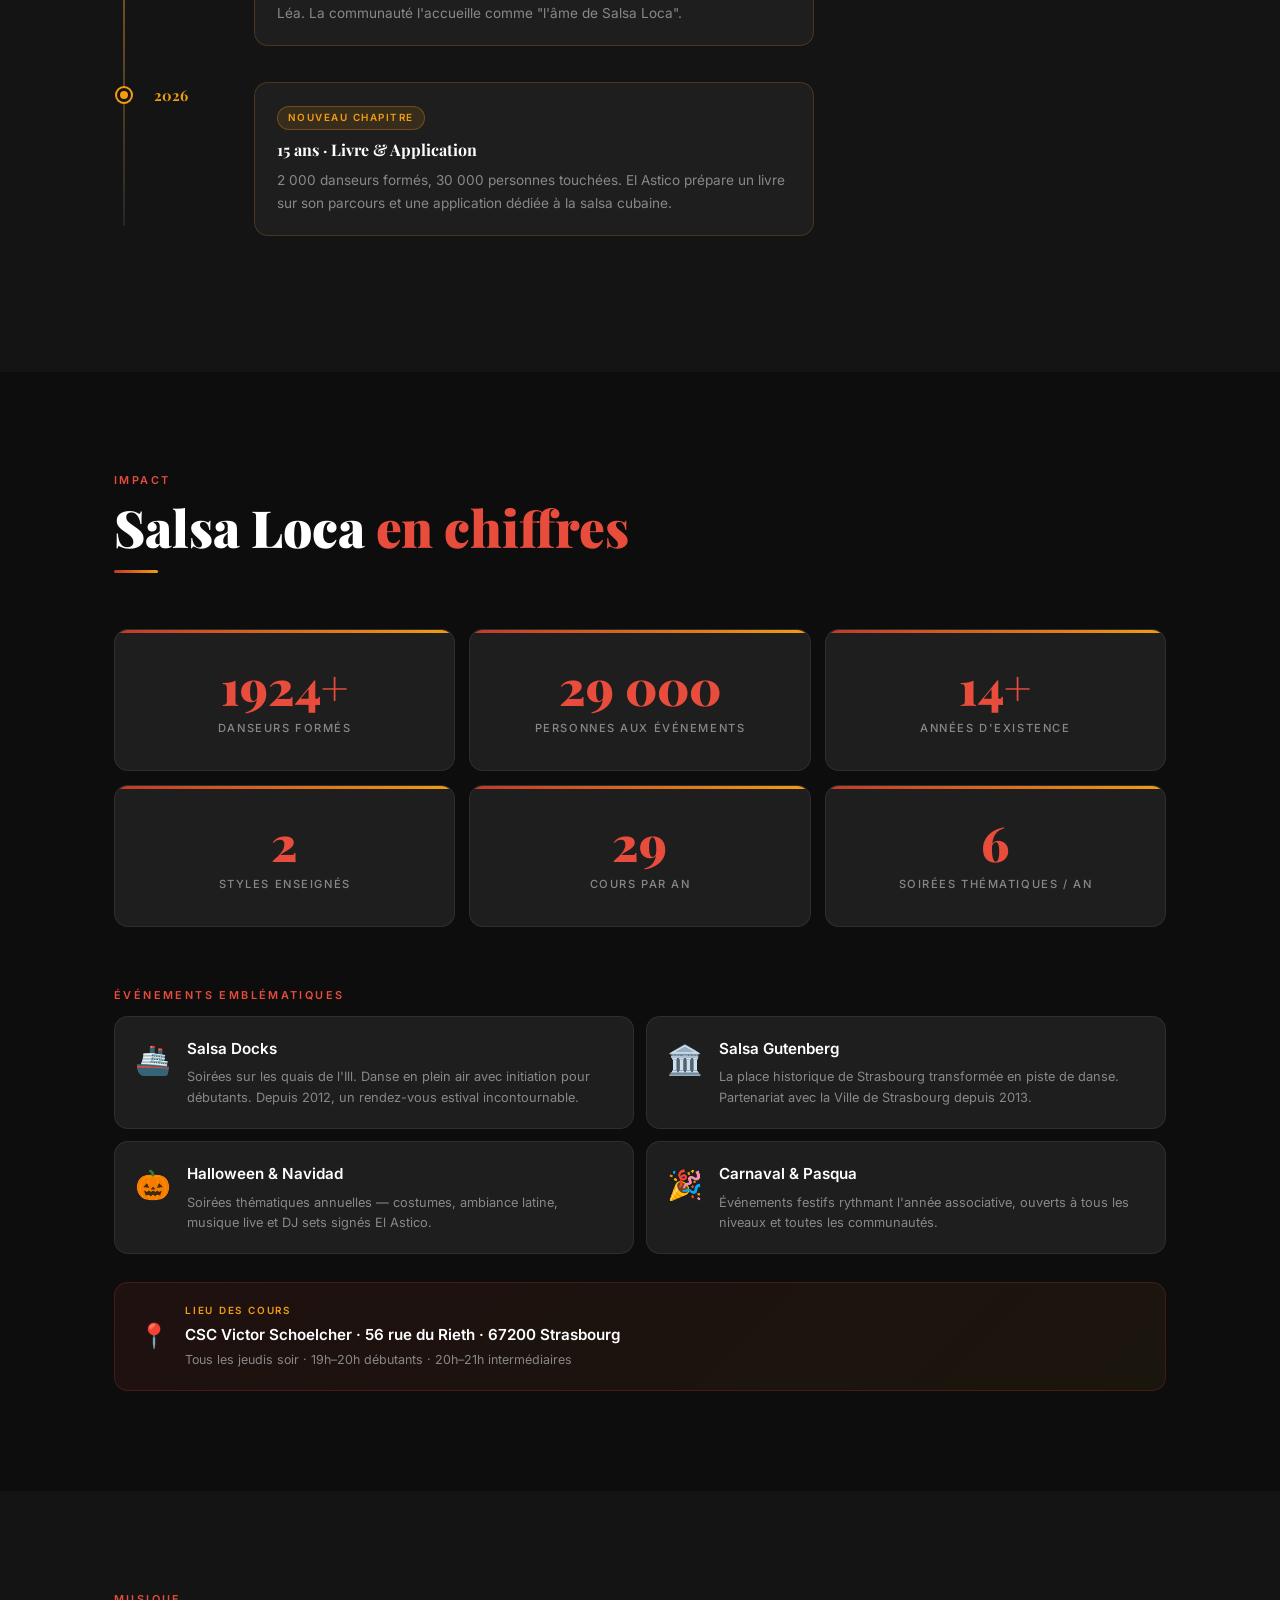
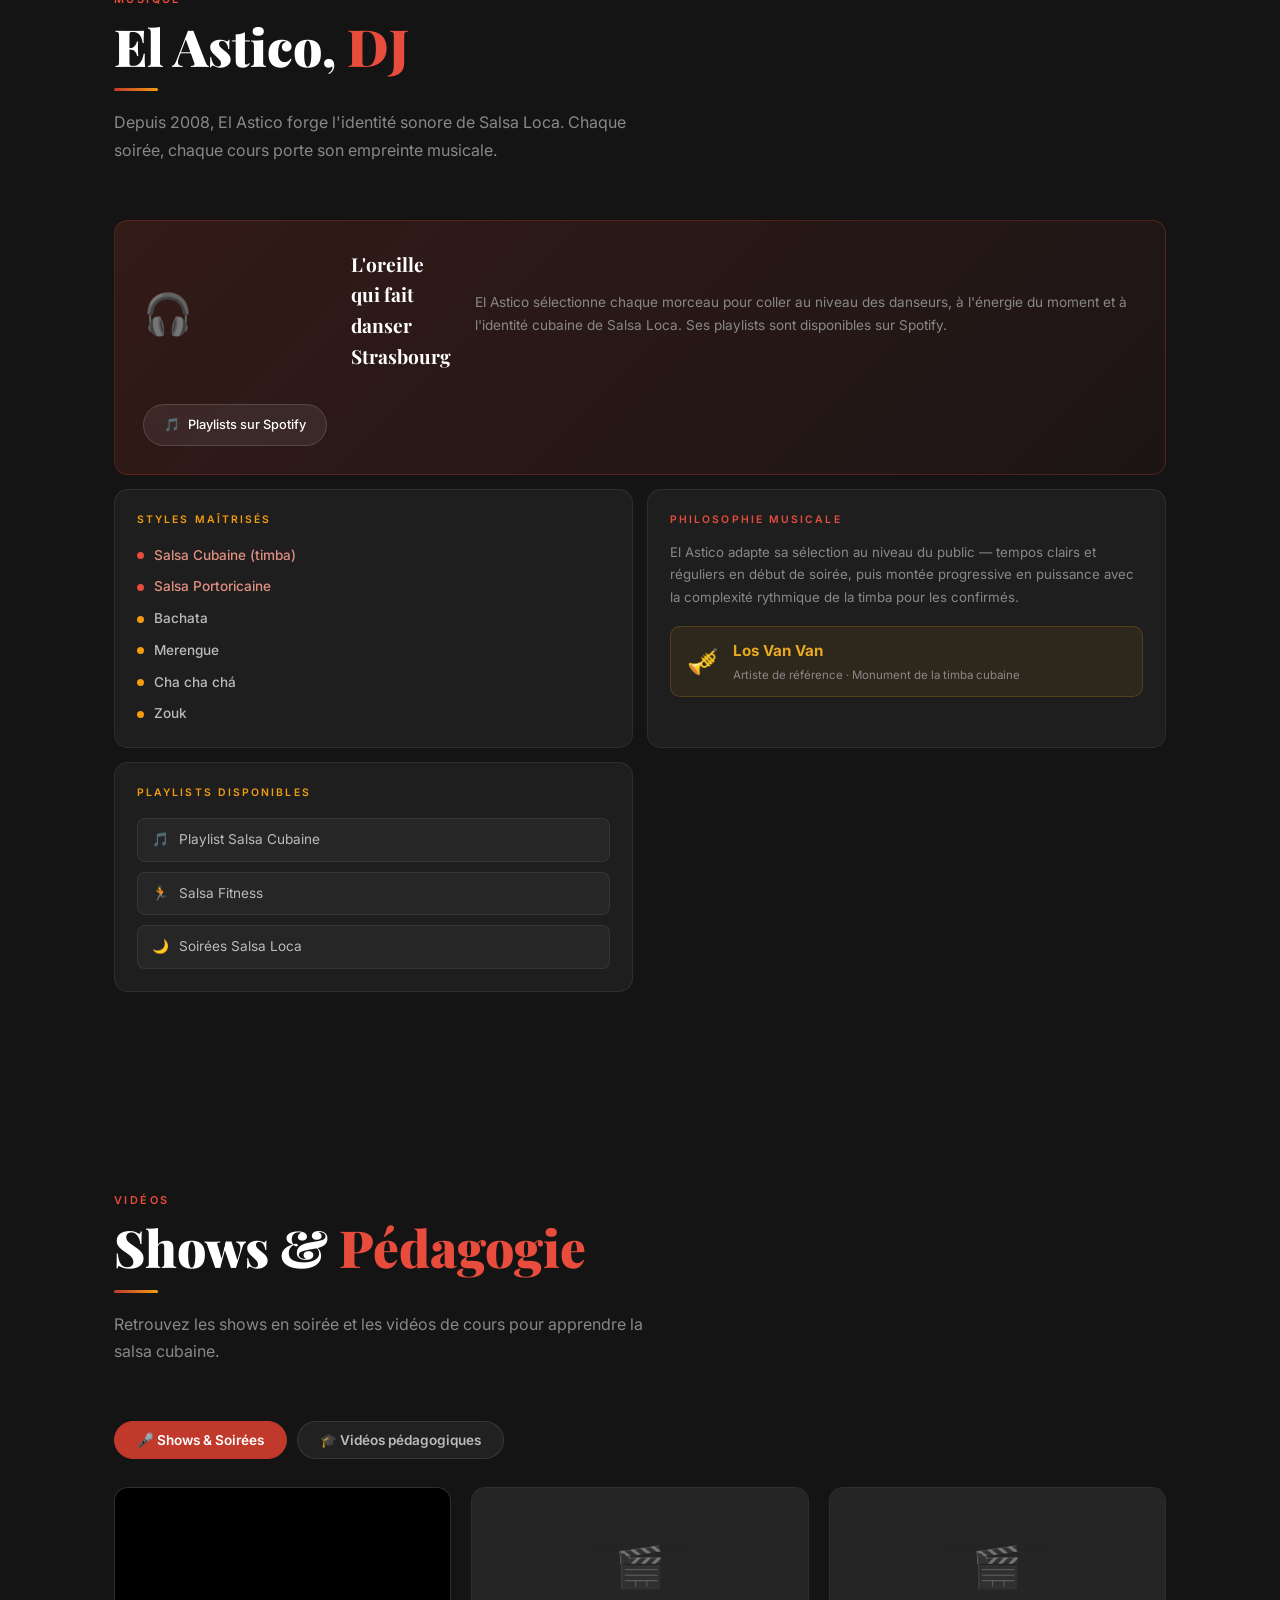
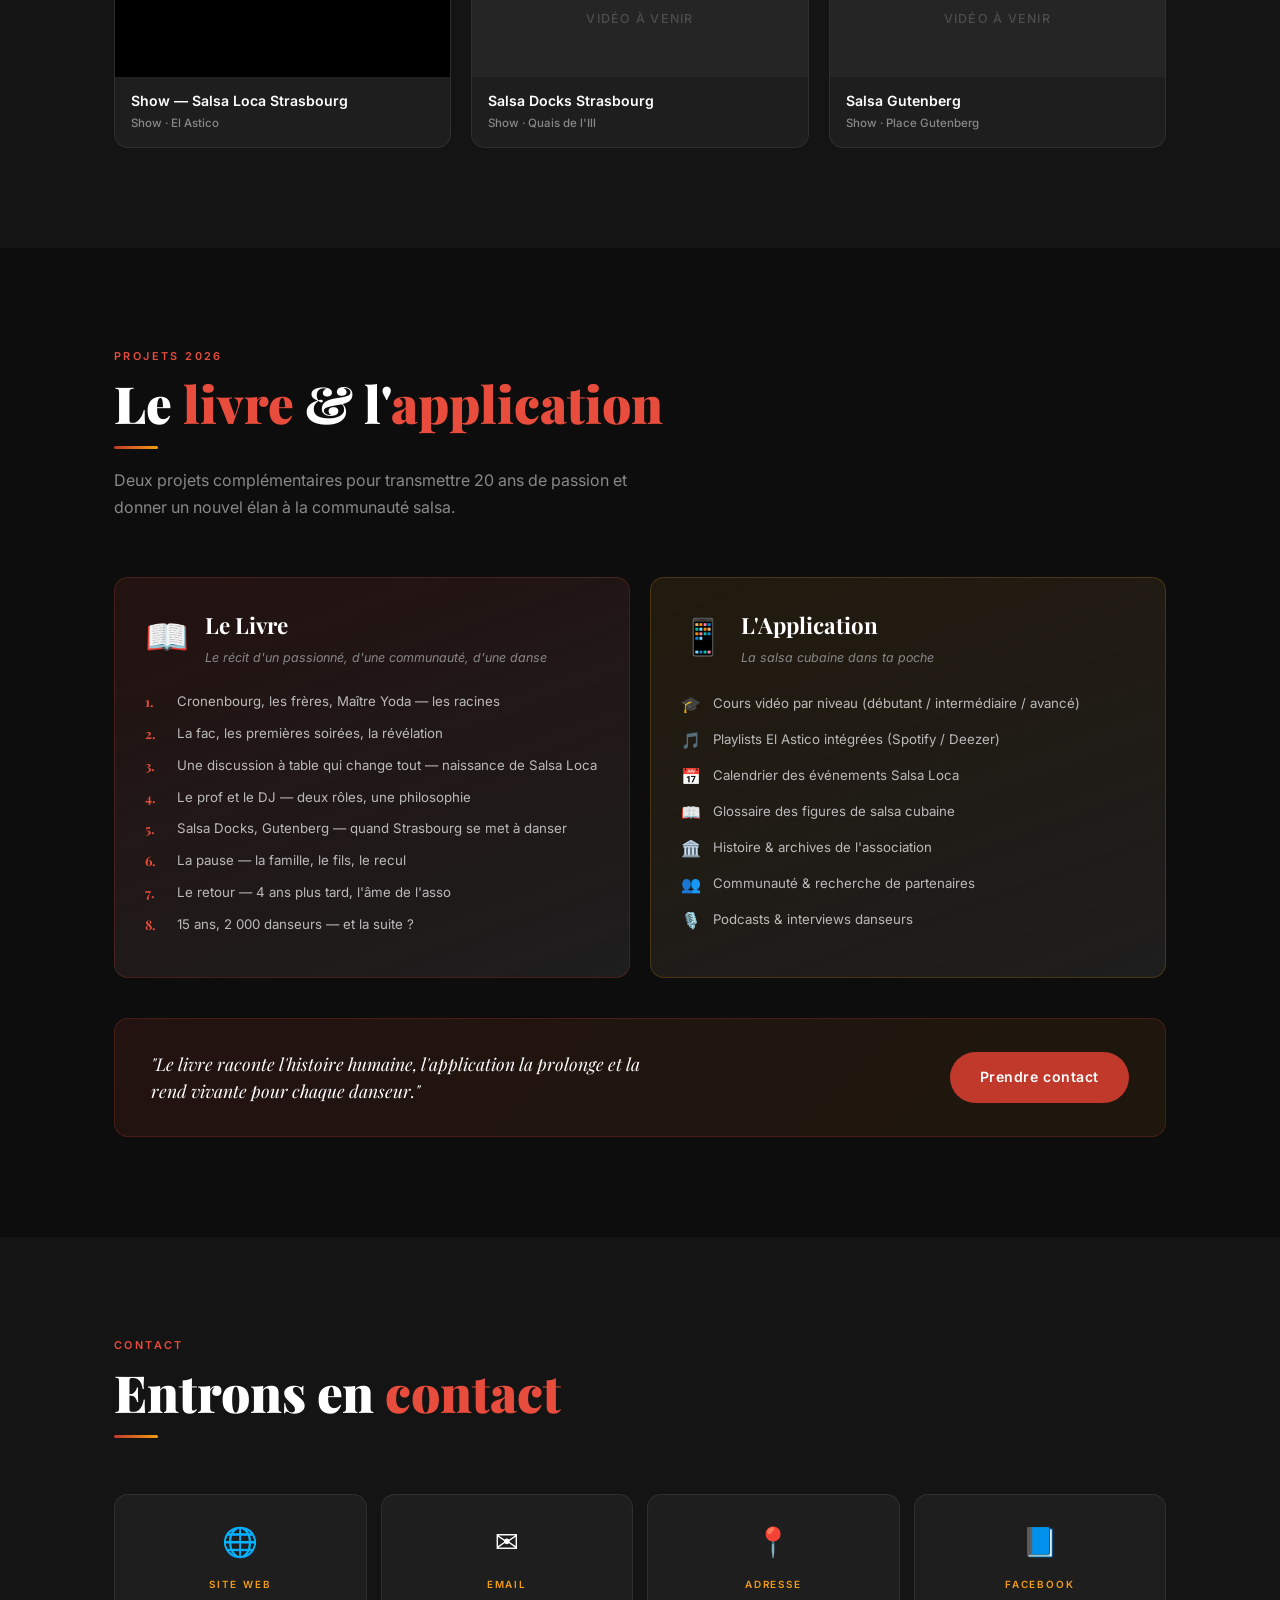
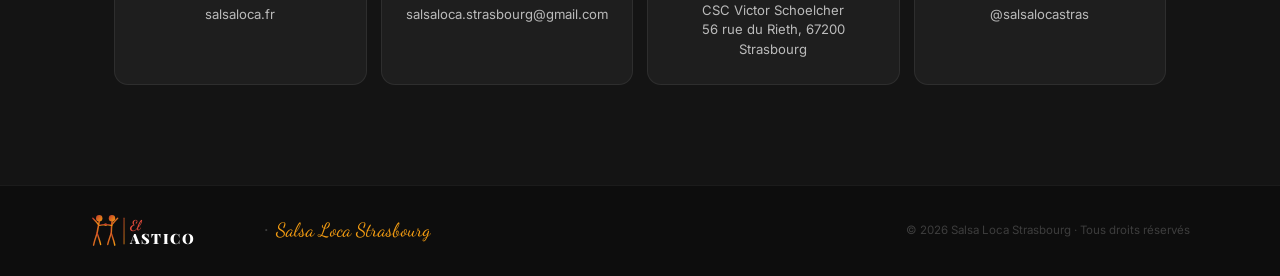
==== commit 7a544d8d: "Logo — couple de danseurs salsa, mains jointes, bras levés" ====
--- a/index.html
+++ b/index.html
@@ -19,7 +19,7 @@
   <nav id="navbar">
     <div class="nav-inner">
       <a href="#hero" class="nav-logo" aria-label="El Astico — accueil">
-        <svg class="logo-svg" viewBox="0 0 220 48" xmlns="http://www.w3.org/2000/svg">
+        <svg class="logo-svg" viewBox="0 0 235 48" xmlns="http://www.w3.org/2000/svg">
           <defs>
             <linearGradient id="lg" x1="0" y1="0" x2="1" y2="1">
               <stop offset="0%" stop-color="#C0392B"/>
@@ -30,21 +30,43 @@
               <stop offset="100%" stop-color="#F39C12"/>
             </linearGradient>
           </defs>
-          <!-- Dancer silhouette -->
-          <circle cx="20" cy="7" r="5" fill="url(#lg)"/>
-          <path d="M20 12 C19 18 17 22 15 28" stroke="url(#lg)" stroke-width="2.2" fill="none" stroke-linecap="round"/>
-          <path d="M19 16 C15 12 10 8 7 6" stroke="url(#lg)" stroke-width="2" fill="none" stroke-linecap="round"/>
-          <path d="M20 17 C24 15 29 16 33 14" stroke="url(#lg)" stroke-width="2" fill="none" stroke-linecap="round"/>
-          <path d="M15 28 C13 34 10 39 8 44" stroke="url(#lg)" stroke-width="2" fill="none" stroke-linecap="round"/>
-          <path d="M15 28 C17 34 20 38 23 43" stroke="url(#lg)" stroke-width="2" fill="none" stroke-linecap="round"/>
-          <!-- Separator bar -->
-          <rect x="41" y="5" width="2" height="38" rx="1" fill="url(#lg)" opacity="0.6"/>
-          <!-- "El" script -->
-          <text x="50" y="23" font-family="Dancing Script, cursive" font-size="20" font-weight="700" fill="#E74C3C">El</text>
-          <!-- Gold accent line -->
-          <line x1="50" y1="26" x2="72" y2="26" stroke="url(#lgh)" stroke-width="1.2" opacity="0.6"/>
-          <!-- "ASTICO" serif -->
-          <text x="50" y="42" font-family="Playfair Display, serif" font-size="20" font-weight="900" fill="white" letter-spacing="2">ASTICO</text>
+
+          <!-- ═══ CAVALIER (gauche) ═══ -->
+          <circle cx="13" cy="6" r="4.5" fill="url(#lg)"/>
+          <!-- Torse -->
+          <path d="M13 10.5 C12 16 11 21 10 27" stroke="url(#lg)" stroke-width="2.2" fill="none" stroke-linecap="round"/>
+          <!-- Bras gauche levé -->
+          <path d="M12 15 C9 11 6 8 4 6" stroke="url(#lg)" stroke-width="2" fill="none" stroke-linecap="round"/>
+          <!-- Bras droit vers partenaire -->
+          <path d="M13 16 C16 15 19 15 22 15" stroke="url(#lg)" stroke-width="2" fill="none" stroke-linecap="round"/>
+          <!-- Jambe gauche (pas arrière) -->
+          <path d="M10 27 C8 33 6 38 5 44" stroke="url(#lg)" stroke-width="2" fill="none" stroke-linecap="round"/>
+          <!-- Jambe droite -->
+          <path d="M10 27 C12 33 14 38 15 43" stroke="url(#lg)" stroke-width="2" fill="none" stroke-linecap="round"/>
+
+          <!-- ═══ MAINS JOINTES ═══ -->
+          <circle cx="22" cy="15" r="2" fill="url(#lg)" opacity="0.9"/>
+
+          <!-- ═══ CAVALIÈRE (droite) ═══ -->
+          <circle cx="31" cy="6" r="4.5" fill="url(#lg)"/>
+          <!-- Torse (légèrement penché) -->
+          <path d="M31 10.5 C30.5 16 30 21 30 27" stroke="url(#lg)" stroke-width="2.2" fill="none" stroke-linecap="round"/>
+          <!-- Bras droit levé élégamment -->
+          <path d="M31 15 C34 11 37 8 39 6" stroke="url(#lg)" stroke-width="2" fill="none" stroke-linecap="round"/>
+          <!-- Bras gauche vers cavalier -->
+          <path d="M30.5 16 C27 15 24 15 22 15" stroke="url(#lg)" stroke-width="2" fill="none" stroke-linecap="round"/>
+          <!-- Jambe droite (pas de côté) -->
+          <path d="M30 27 C32 33 34 38 35 44" stroke="url(#lg)" stroke-width="2" fill="none" stroke-linecap="round"/>
+          <!-- Jambe gauche (cruzado) -->
+          <path d="M30 27 C28 33 26 38 25 43" stroke="url(#lg)" stroke-width="2" fill="none" stroke-linecap="round"/>
+
+          <!-- ═══ SÉPARATEUR ═══ -->
+          <rect x="47" y="5" width="2" height="38" rx="1" fill="url(#lg)" opacity="0.6"/>
+
+          <!-- ═══ TEXTE ═══ -->
+          <text x="56" y="23" font-family="Dancing Script, cursive" font-size="20" font-weight="700" fill="#E74C3C">El</text>
+          <line x1="56" y1="26" x2="78" y2="26" stroke="url(#lgh)" stroke-width="1.2" opacity="0.6"/>
+          <text x="56" y="42" font-family="Playfair Display, serif" font-size="20" font-weight="900" fill="white" letter-spacing="2">ASTICO</text>
         </svg>
       </a>
       <button class="nav-burger" id="burger" aria-label="Menu">
@@ -572,7 +594,7 @@
   <footer>
     <div class="footer-inner">
       <div class="footer-logo">
-        <svg viewBox="0 0 220 48" xmlns="http://www.w3.org/2000/svg" height="36" style="display:block">
+        <svg viewBox="0 0 235 48" xmlns="http://www.w3.org/2000/svg" height="34" style="display:block">
           <defs>
             <linearGradient id="lg2" x1="0" y1="0" x2="1" y2="1">
               <stop offset="0%" stop-color="#C0392B"/>
@@ -583,16 +605,23 @@
               <stop offset="100%" stop-color="#F39C12"/>
             </linearGradient>
           </defs>
-          <circle cx="20" cy="7" r="5" fill="url(#lg2)"/>
-          <path d="M20 12 C19 18 17 22 15 28" stroke="url(#lg2)" stroke-width="2.2" fill="none" stroke-linecap="round"/>
-          <path d="M19 16 C15 12 10 8 7 6" stroke="url(#lg2)" stroke-width="2" fill="none" stroke-linecap="round"/>
-          <path d="M20 17 C24 15 29 16 33 14" stroke="url(#lg2)" stroke-width="2" fill="none" stroke-linecap="round"/>
-          <path d="M15 28 C13 34 10 39 8 44" stroke="url(#lg2)" stroke-width="2" fill="none" stroke-linecap="round"/>
-          <path d="M15 28 C17 34 20 38 23 43" stroke="url(#lg2)" stroke-width="2" fill="none" stroke-linecap="round"/>
-          <rect x="41" y="5" width="2" height="38" rx="1" fill="url(#lg2)" opacity="0.6"/>
-          <text x="50" y="23" font-family="Dancing Script, cursive" font-size="20" font-weight="700" fill="#E74C3C">El</text>
-          <line x1="50" y1="26" x2="72" y2="26" stroke="url(#lgh2)" stroke-width="1.2" opacity="0.6"/>
-          <text x="50" y="42" font-family="Playfair Display, serif" font-size="20" font-weight="900" fill="white" letter-spacing="2">ASTICO</text>
+          <circle cx="13" cy="6" r="4.5" fill="url(#lg2)"/>
+          <path d="M13 10.5 C12 16 11 21 10 27" stroke="url(#lg2)" stroke-width="2.2" fill="none" stroke-linecap="round"/>
+          <path d="M12 15 C9 11 6 8 4 6" stroke="url(#lg2)" stroke-width="2" fill="none" stroke-linecap="round"/>
+          <path d="M13 16 C16 15 19 15 22 15" stroke="url(#lg2)" stroke-width="2" fill="none" stroke-linecap="round"/>
+          <path d="M10 27 C8 33 6 38 5 44" stroke="url(#lg2)" stroke-width="2" fill="none" stroke-linecap="round"/>
+          <path d="M10 27 C12 33 14 38 15 43" stroke="url(#lg2)" stroke-width="2" fill="none" stroke-linecap="round"/>
+          <circle cx="22" cy="15" r="2" fill="url(#lg2)" opacity="0.9"/>
+          <circle cx="31" cy="6" r="4.5" fill="url(#lg2)"/>
+          <path d="M31 10.5 C30.5 16 30 21 30 27" stroke="url(#lg2)" stroke-width="2.2" fill="none" stroke-linecap="round"/>
+          <path d="M31 15 C34 11 37 8 39 6" stroke="url(#lg2)" stroke-width="2" fill="none" stroke-linecap="round"/>
+          <path d="M30.5 16 C27 15 24 15 22 15" stroke="url(#lg2)" stroke-width="2" fill="none" stroke-linecap="round"/>
+          <path d="M30 27 C32 33 34 38 35 44" stroke="url(#lg2)" stroke-width="2" fill="none" stroke-linecap="round"/>
+          <path d="M30 27 C28 33 26 38 25 43" stroke="url(#lg2)" stroke-width="2" fill="none" stroke-linecap="round"/>
+          <rect x="47" y="5" width="2" height="38" rx="1" fill="url(#lg2)" opacity="0.6"/>
+          <text x="56" y="23" font-family="Dancing Script, cursive" font-size="20" font-weight="700" fill="#E74C3C">El</text>
+          <line x1="56" y1="26" x2="78" y2="26" stroke="url(#lgh2)" stroke-width="1.2" opacity="0.6"/>
+          <text x="56" y="42" font-family="Playfair Display, serif" font-size="20" font-weight="900" fill="white" letter-spacing="2">ASTICO</text>
         </svg>
         <span class="footer-sep">·</span>
         <span class="footer-asso">Salsa Loca Strasbourg</span>
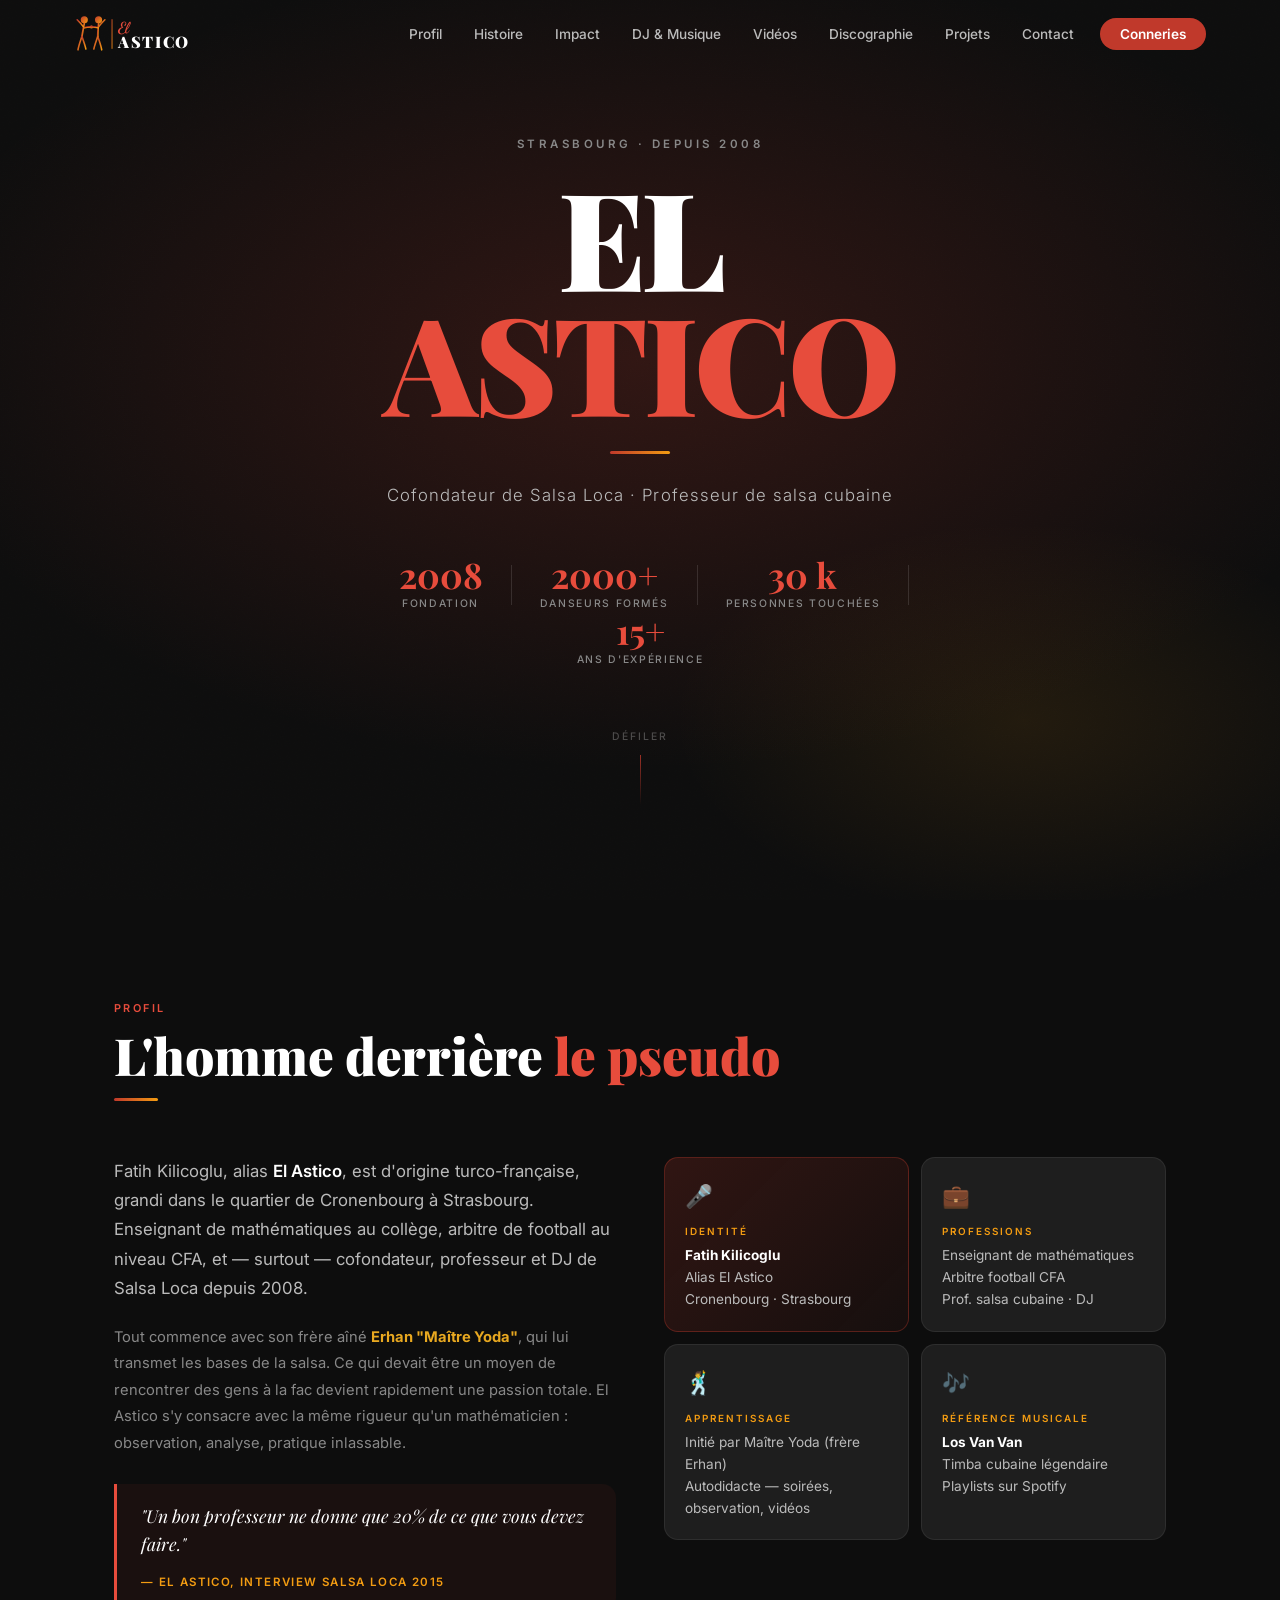
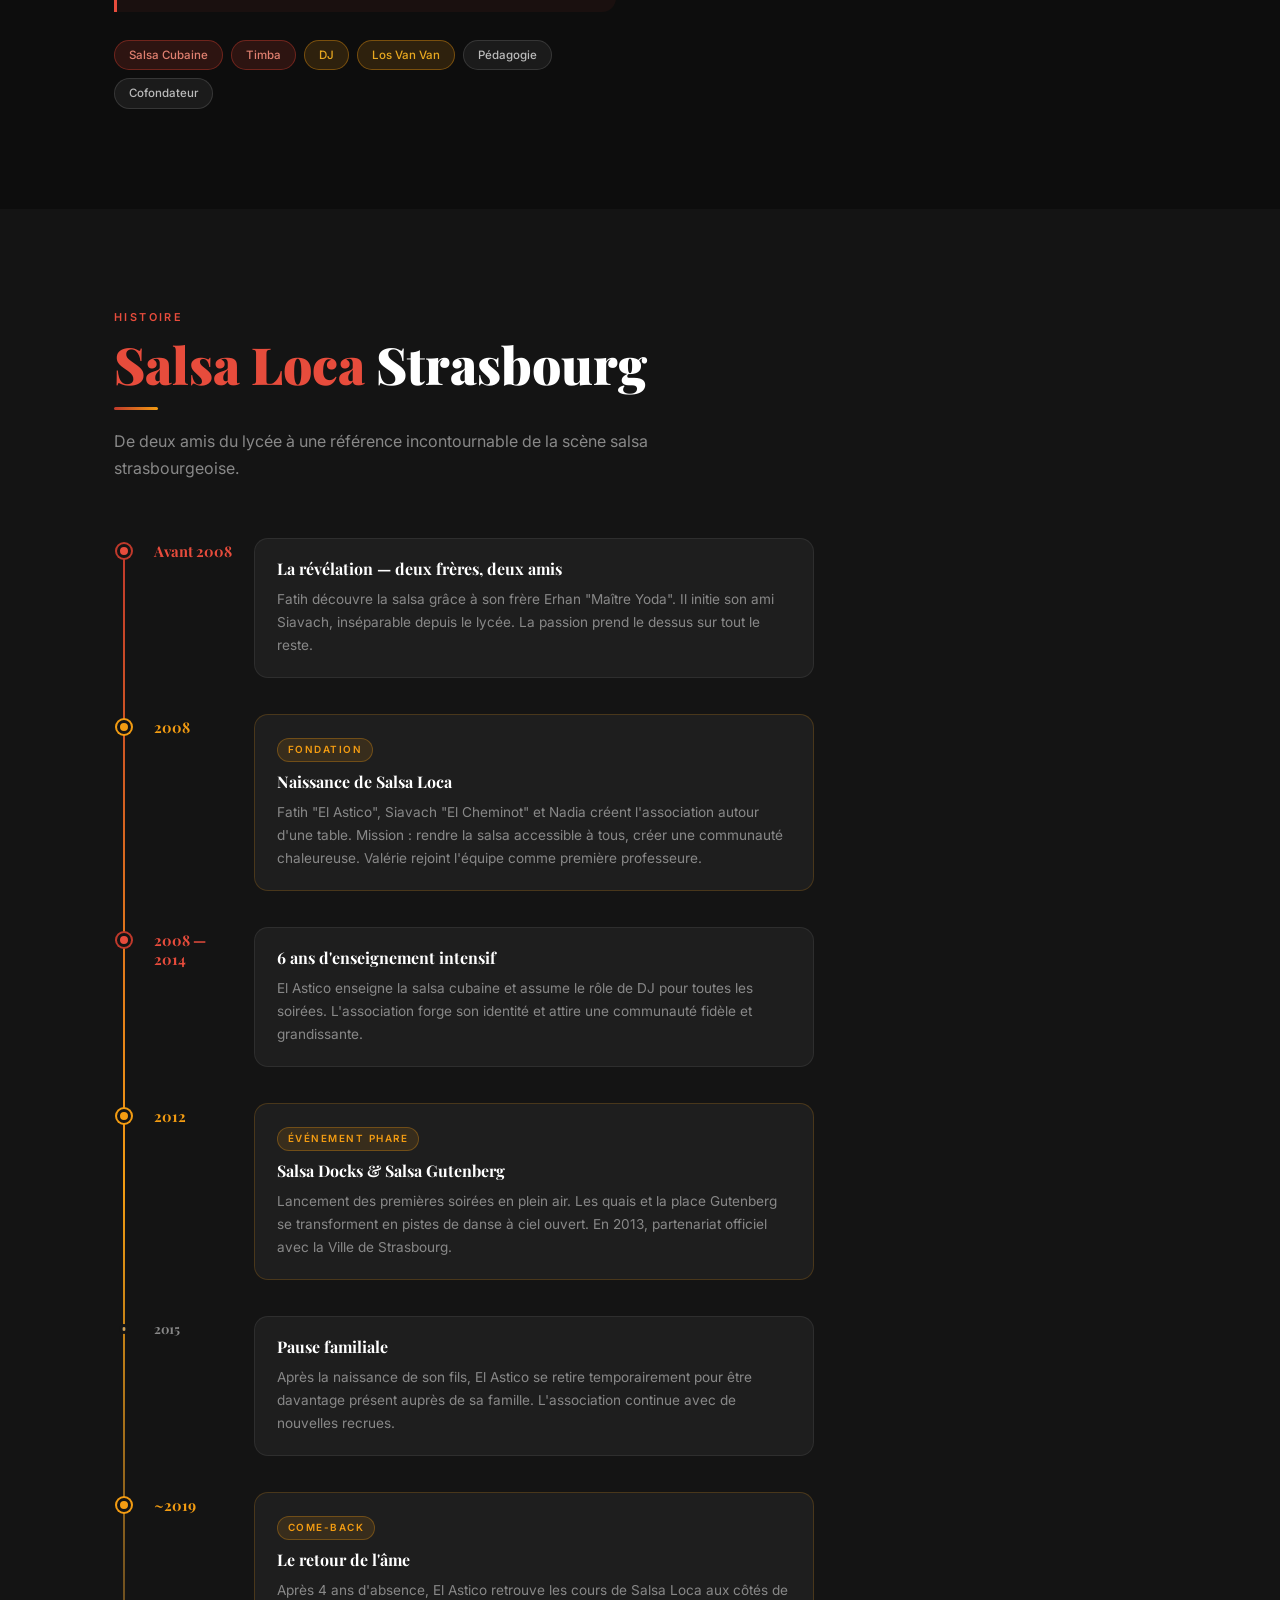
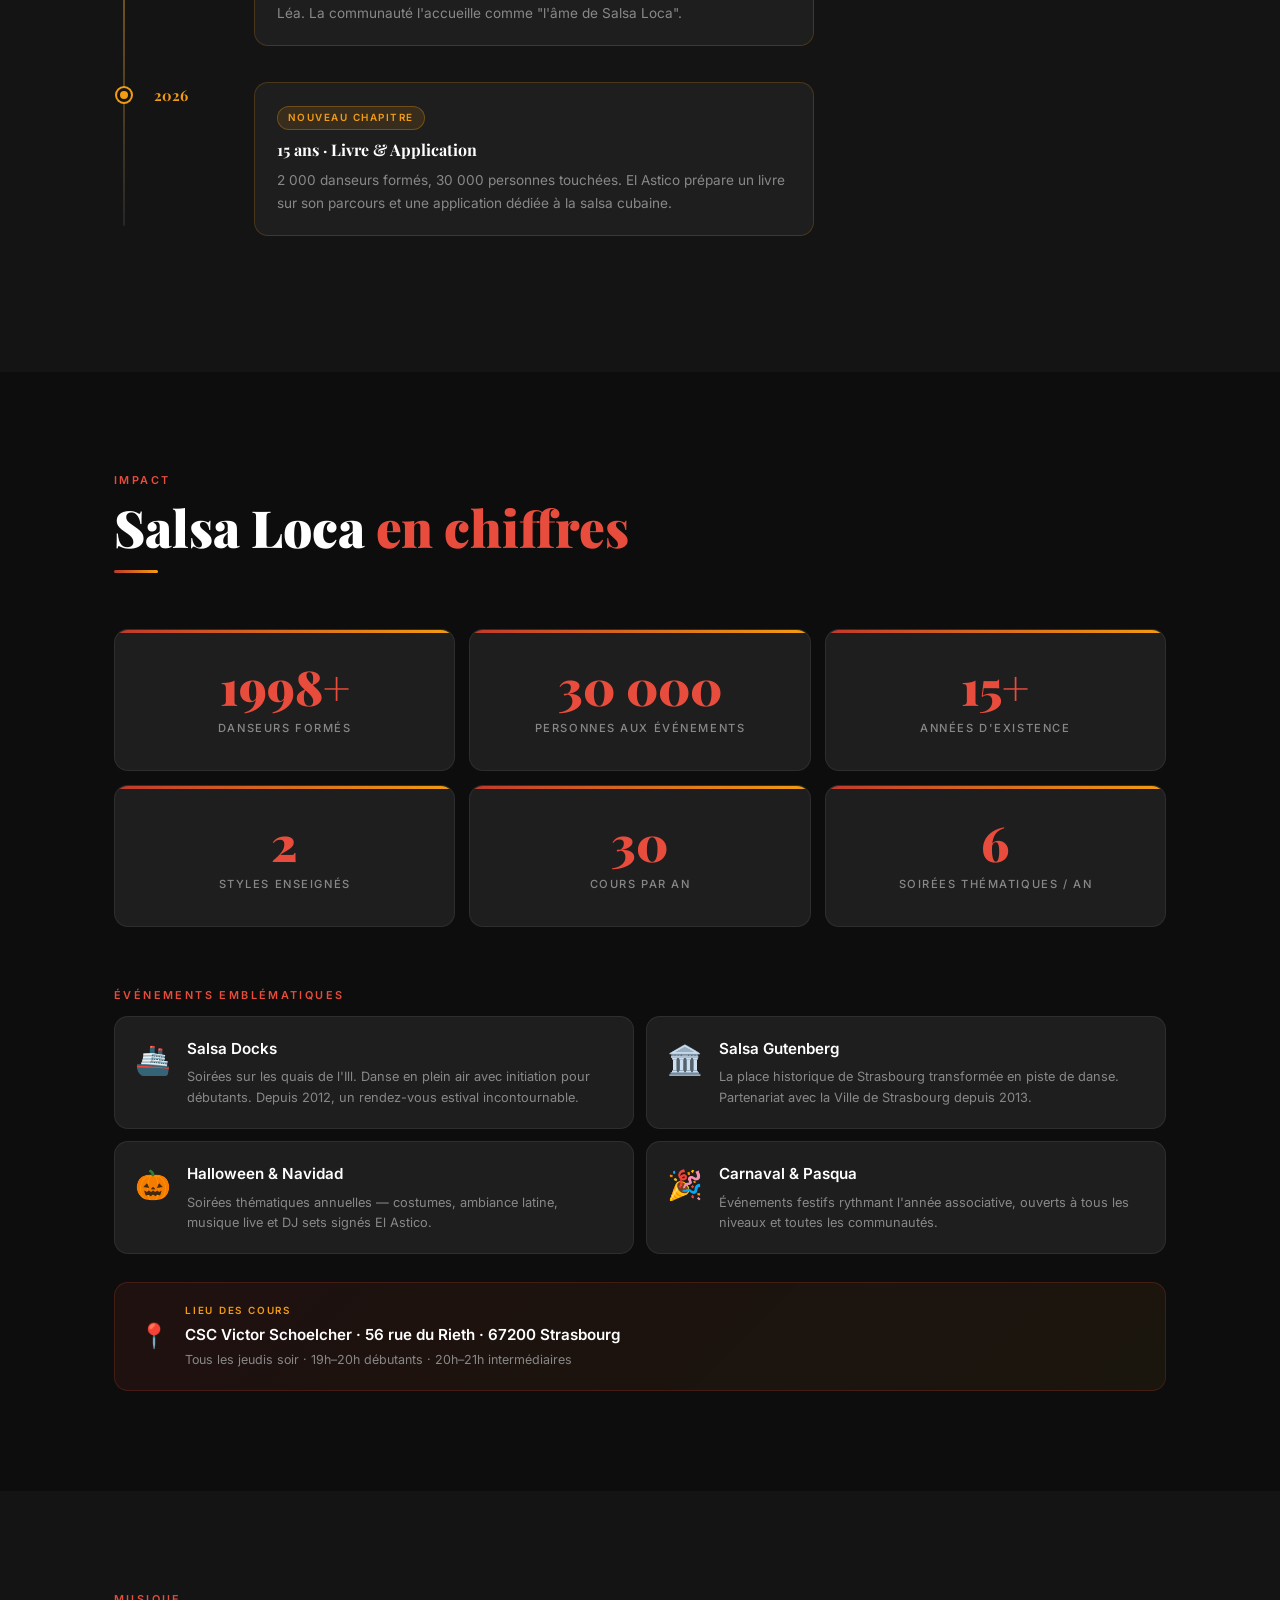
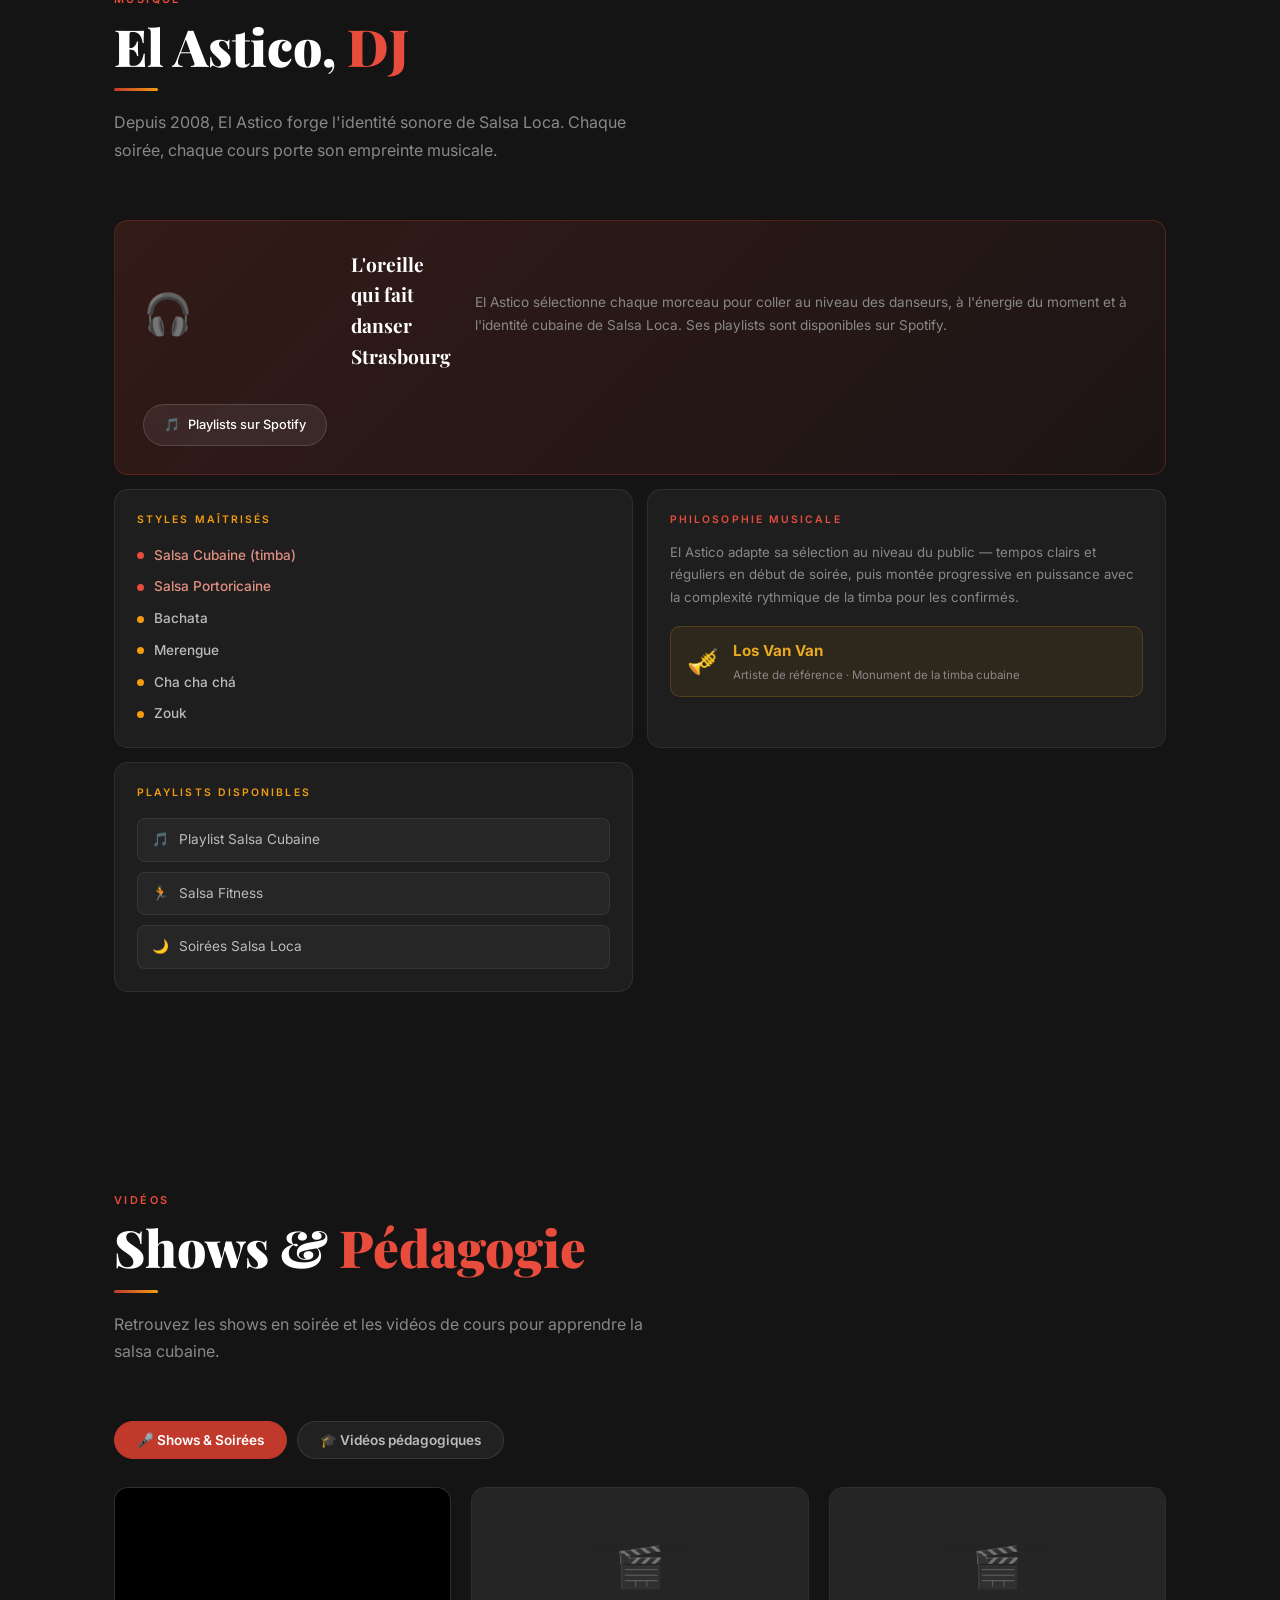
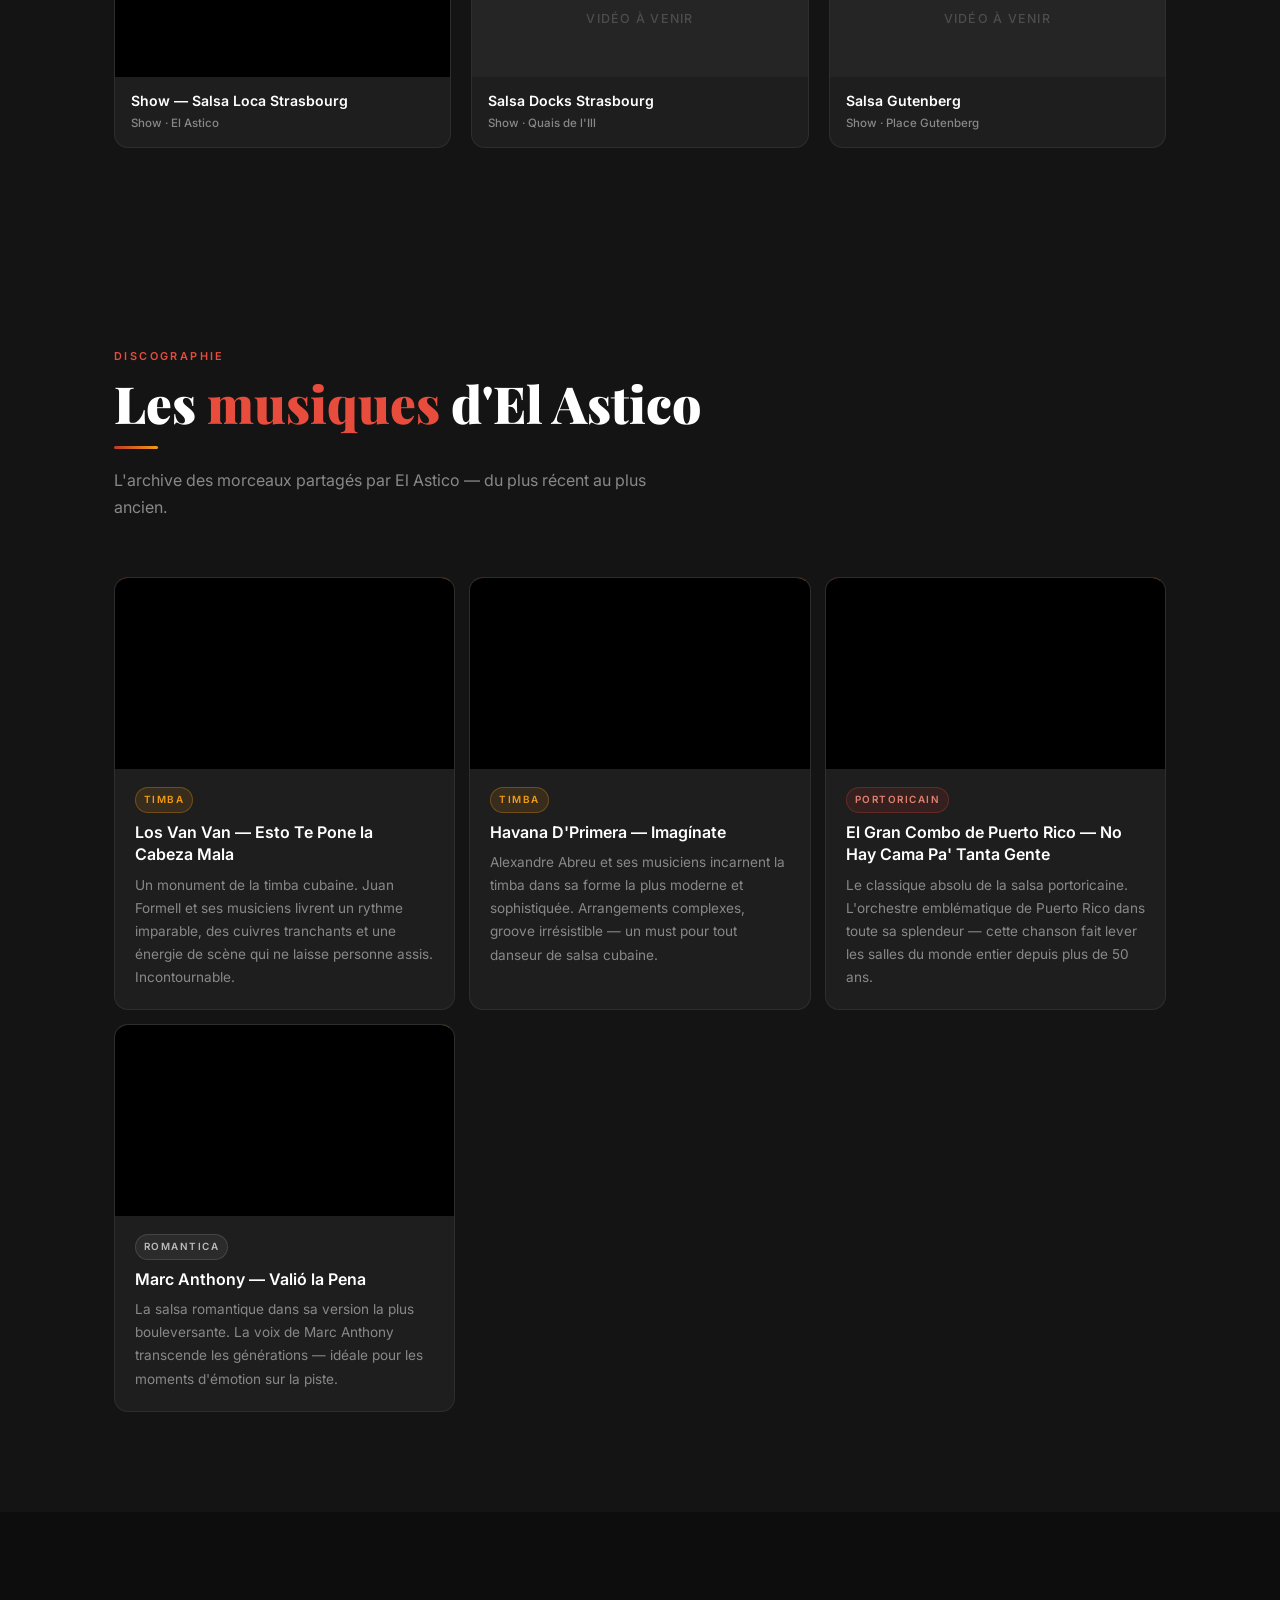
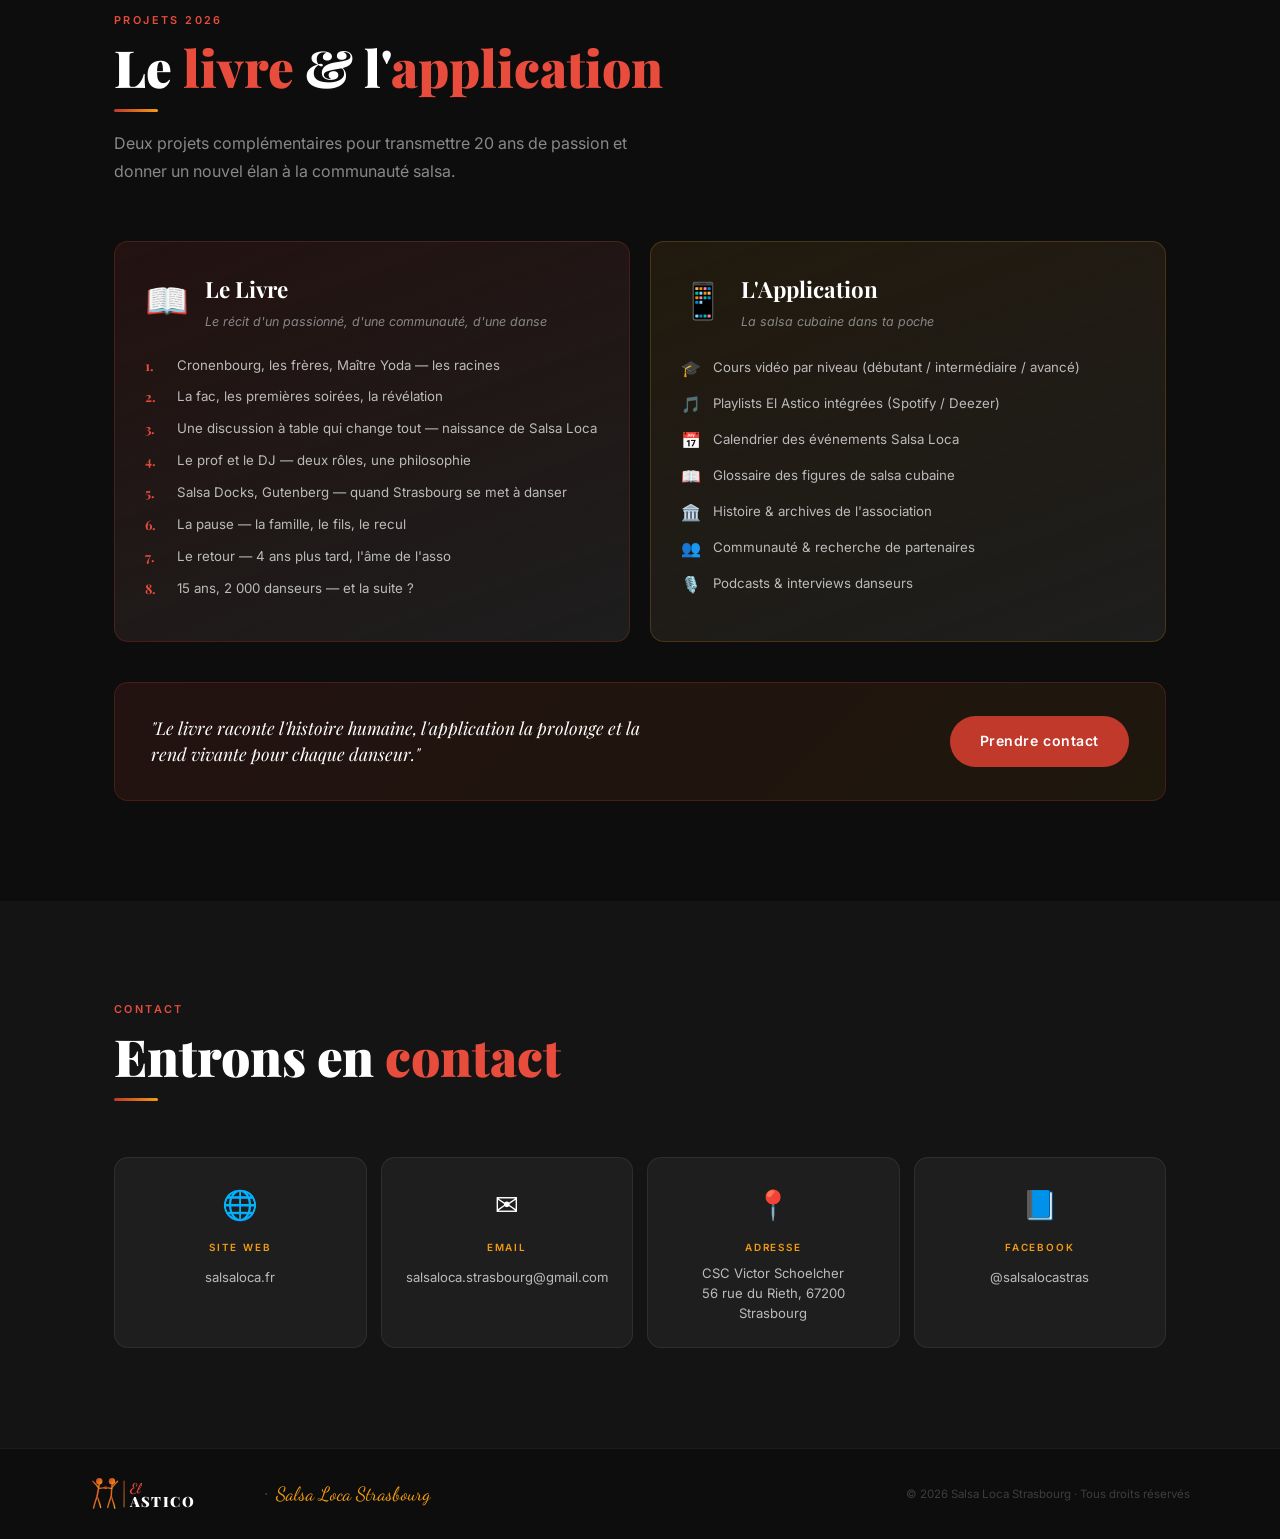
==== commit dab8238e: "feat: add #discographie section to index.html + loadDiscographie/renderDiscographie in script.js Co-" ====
--- a/index.html
+++ b/index.html
@@ -78,6 +78,7 @@
         <li><a href="#impact">Impact</a></li>
         <li><a href="#dj">DJ & Musique</a></li>
         <li><a href="#videos">Vidéos</a></li>
+        <li><a href="#discographie">Discographie</a></li>
         <li><a href="#vision">Projets</a></li>
         <li><a href="#contact">Contact</a></li>
         <li><a href="/conneries" class="nav-cta">Conneries</a></li>
@@ -496,6 +497,21 @@
         </div>
       </div>
 
+    </div>
+  </section>
+
+  <!-- ── DISCOGRAPHIE ── -->
+  <section id="discographie" class="section dark-section">
+    <div class="container">
+      <div class="section-header reveal">
+        <div class="eyebrow">Discographie</div>
+        <h2>Les <em>musiques</em> d'El Astico</h2>
+        <div class="s-bar"></div>
+        <p class="section-sub">L'archive des morceaux partagés par El Astico — du plus récent au plus ancien.</p>
+      </div>
+      <div class="disco-grid" id="disco-grid">
+        <!-- Populated by renderDiscographie() in script.js -->
+      </div>
     </div>
   </section>
 
--- a/style.css
+++ b/style.css
@@ -1248,6 +1248,7 @@
   .tl-item { grid-template-columns: 70px 1fr; }
 
   .section { padding: 70px 0; }
+  .disco-grid { grid-template-columns: 1fr; }
 }
 
 @media (max-width: 420px) {
@@ -1255,3 +1256,101 @@
   .contact-grid { grid-template-columns: 1fr; }
   .stats-grid { grid-template-columns: 1fr; }
 }
+
+
+/* ─────────────────────────────────────────
+   DISCOGRAPHIE SECTION
+───────────────────────────────────────── */
+.disco-grid {
+  display: grid;
+  grid-template-columns: repeat(auto-fill, minmax(320px, 1fr));
+  gap: 14px;
+}
+
+.disco-card {
+  background: var(--dark3);
+  border: 1px solid rgba(255,255,255,0.07);
+  border-radius: var(--radius);
+  overflow: hidden;
+  transition: transform var(--transition), border-color var(--transition);
+  position: relative;
+}
+
+.disco-card::before {
+  content: '';
+  position: absolute;
+  top: 0; left: 0; right: 0;
+  height: 3px;
+  background: linear-gradient(90deg, var(--red), var(--gold));
+}
+
+.disco-card:hover {
+  transform: translateY(-4px);
+  border-color: rgba(192,57,43,0.35);
+}
+
+.disco-video-wrap {
+  position: relative;
+  width: 100%;
+  padding-top: 56.25%;
+  background: #000;
+}
+
+.disco-video-wrap iframe {
+  position: absolute;
+  inset: 0;
+  width: 100%;
+  height: 100%;
+  border: none;
+}
+
+.disco-card-body {
+  padding: 16px 20px 20px;
+}
+
+.disco-badge {
+  display: inline-block;
+  font-size: 0.62rem;
+  font-weight: 600;
+  letter-spacing: 0.15em;
+  text-transform: uppercase;
+  border-radius: 20px;
+  padding: 4px 8px;
+  margin-bottom: 8px;
+  color: var(--gold);
+  background: rgba(243,156,18,0.12);
+  border: 1px solid rgba(243,156,18,0.3);
+}
+
+.disco-badge.porto {
+  color: #E08070;
+  background: rgba(192,57,43,0.14);
+  border: 1px solid rgba(192,57,43,0.35);
+}
+
+.disco-badge.romantica {
+  color: var(--grey2);
+  background: rgba(255,255,255,0.06);
+  border: 1px solid rgba(255,255,255,0.12);
+}
+
+.disco-card-title {
+  font-size: 1rem;
+  font-weight: 600;
+  color: var(--white);
+  margin-bottom: 8px;
+  line-height: 1.4;
+}
+
+.disco-card-desc {
+  font-size: 0.85rem;
+  color: var(--grey);
+  line-height: 1.7;
+}
+
+.disco-error {
+  color: var(--grey);
+  font-size: 0.9rem;
+  padding: 40px 0;
+  text-align: center;
+}
